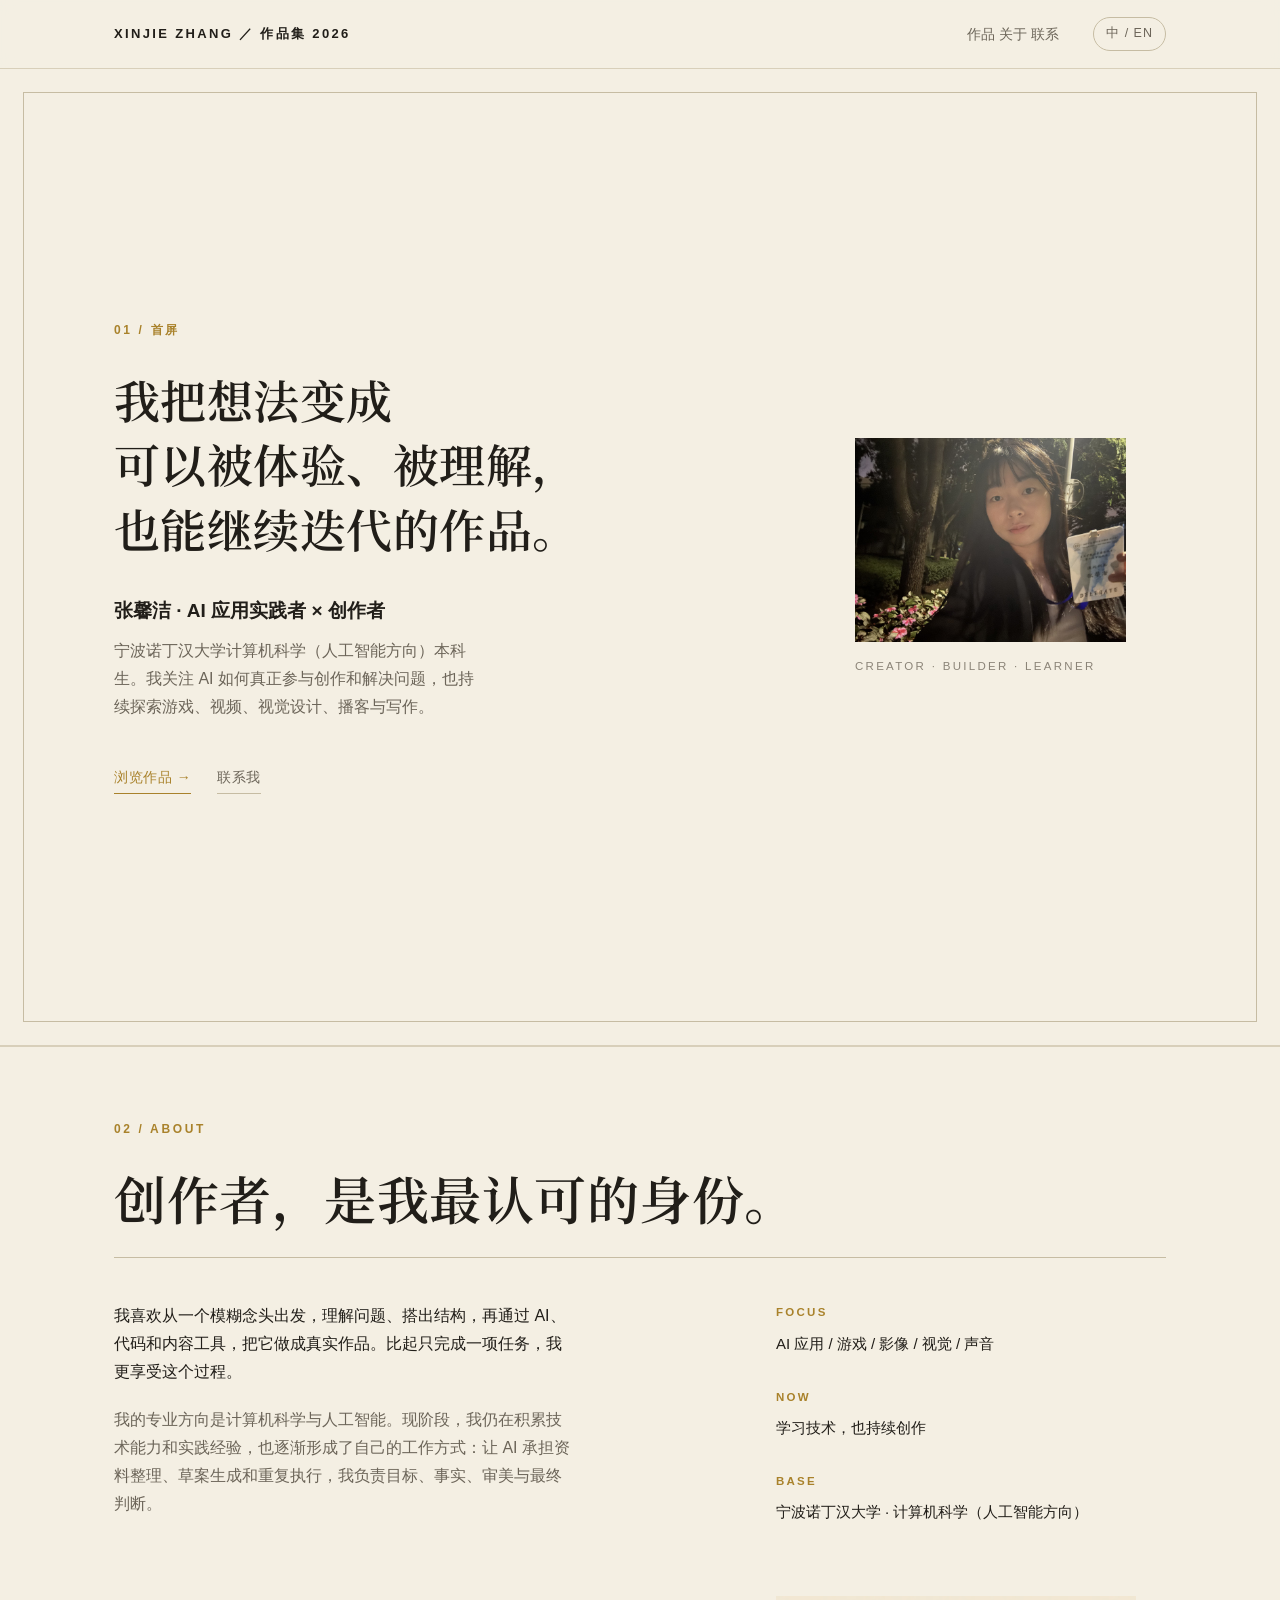
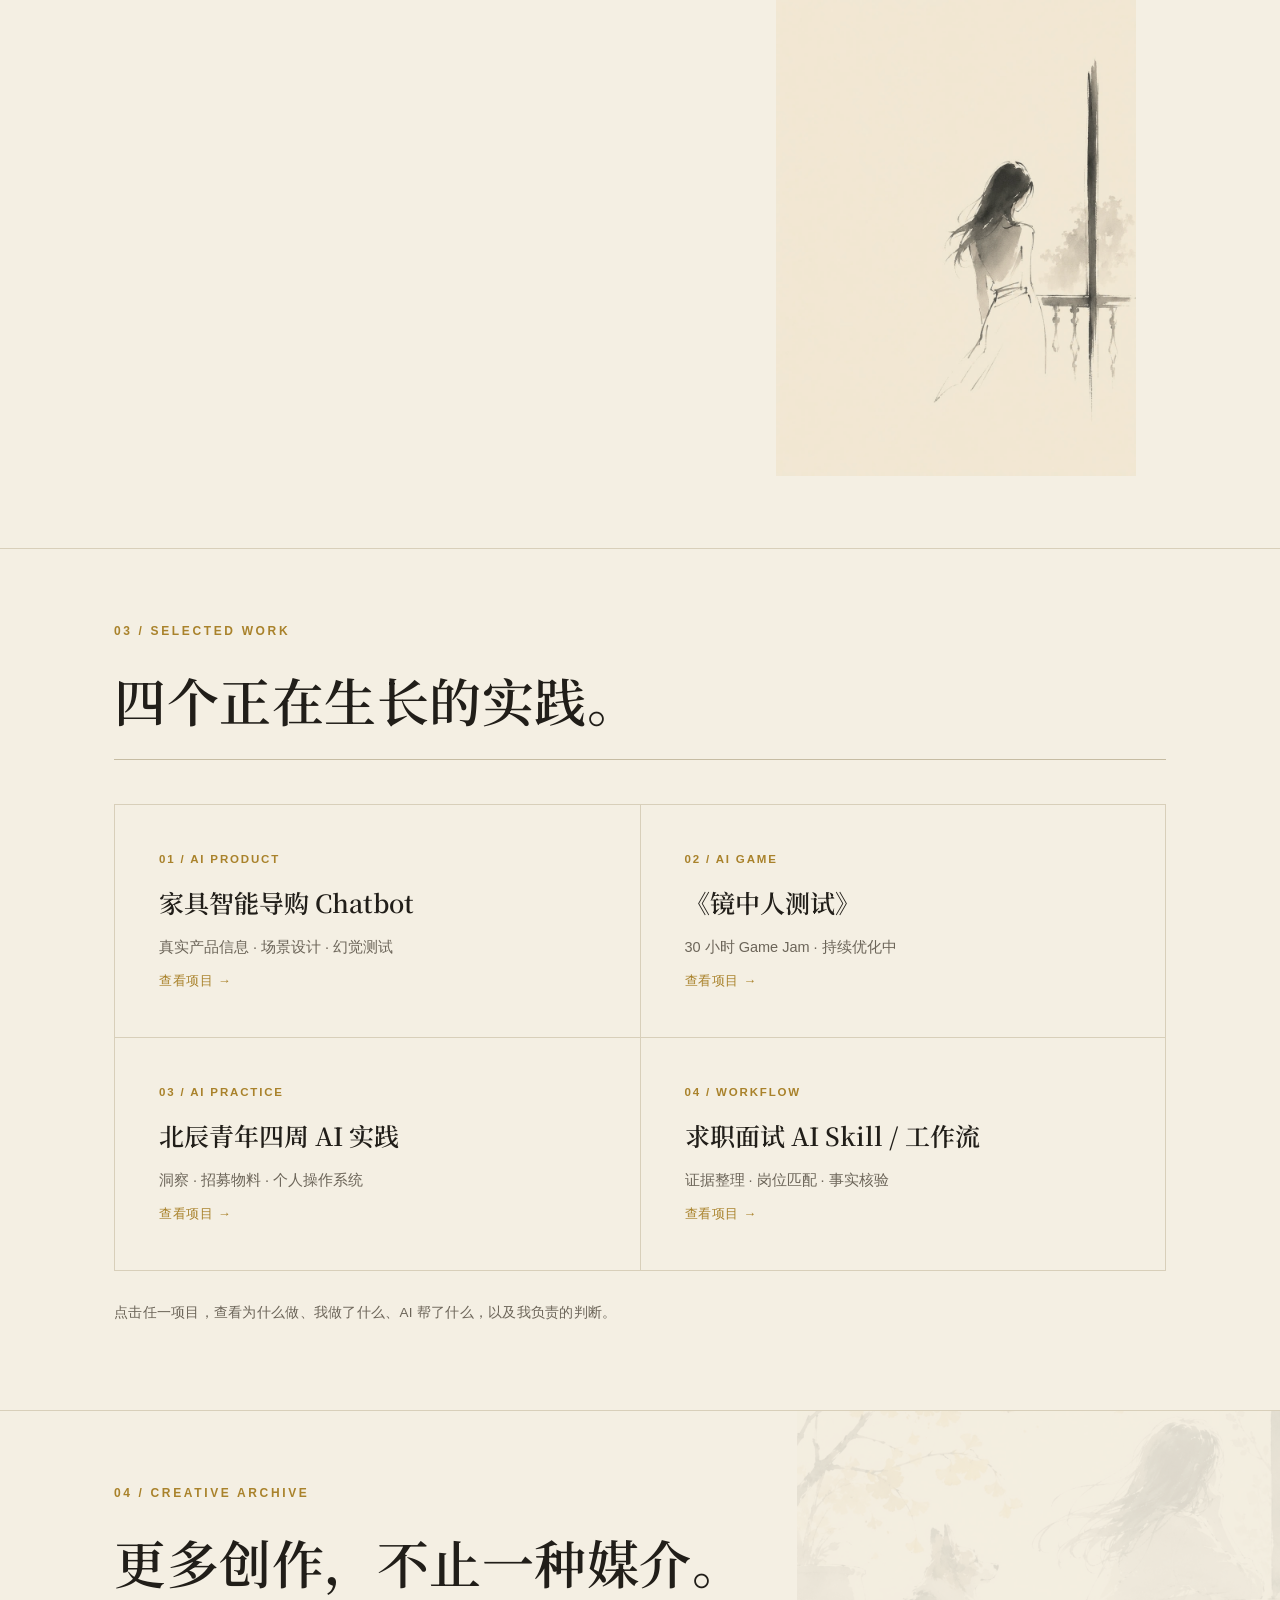
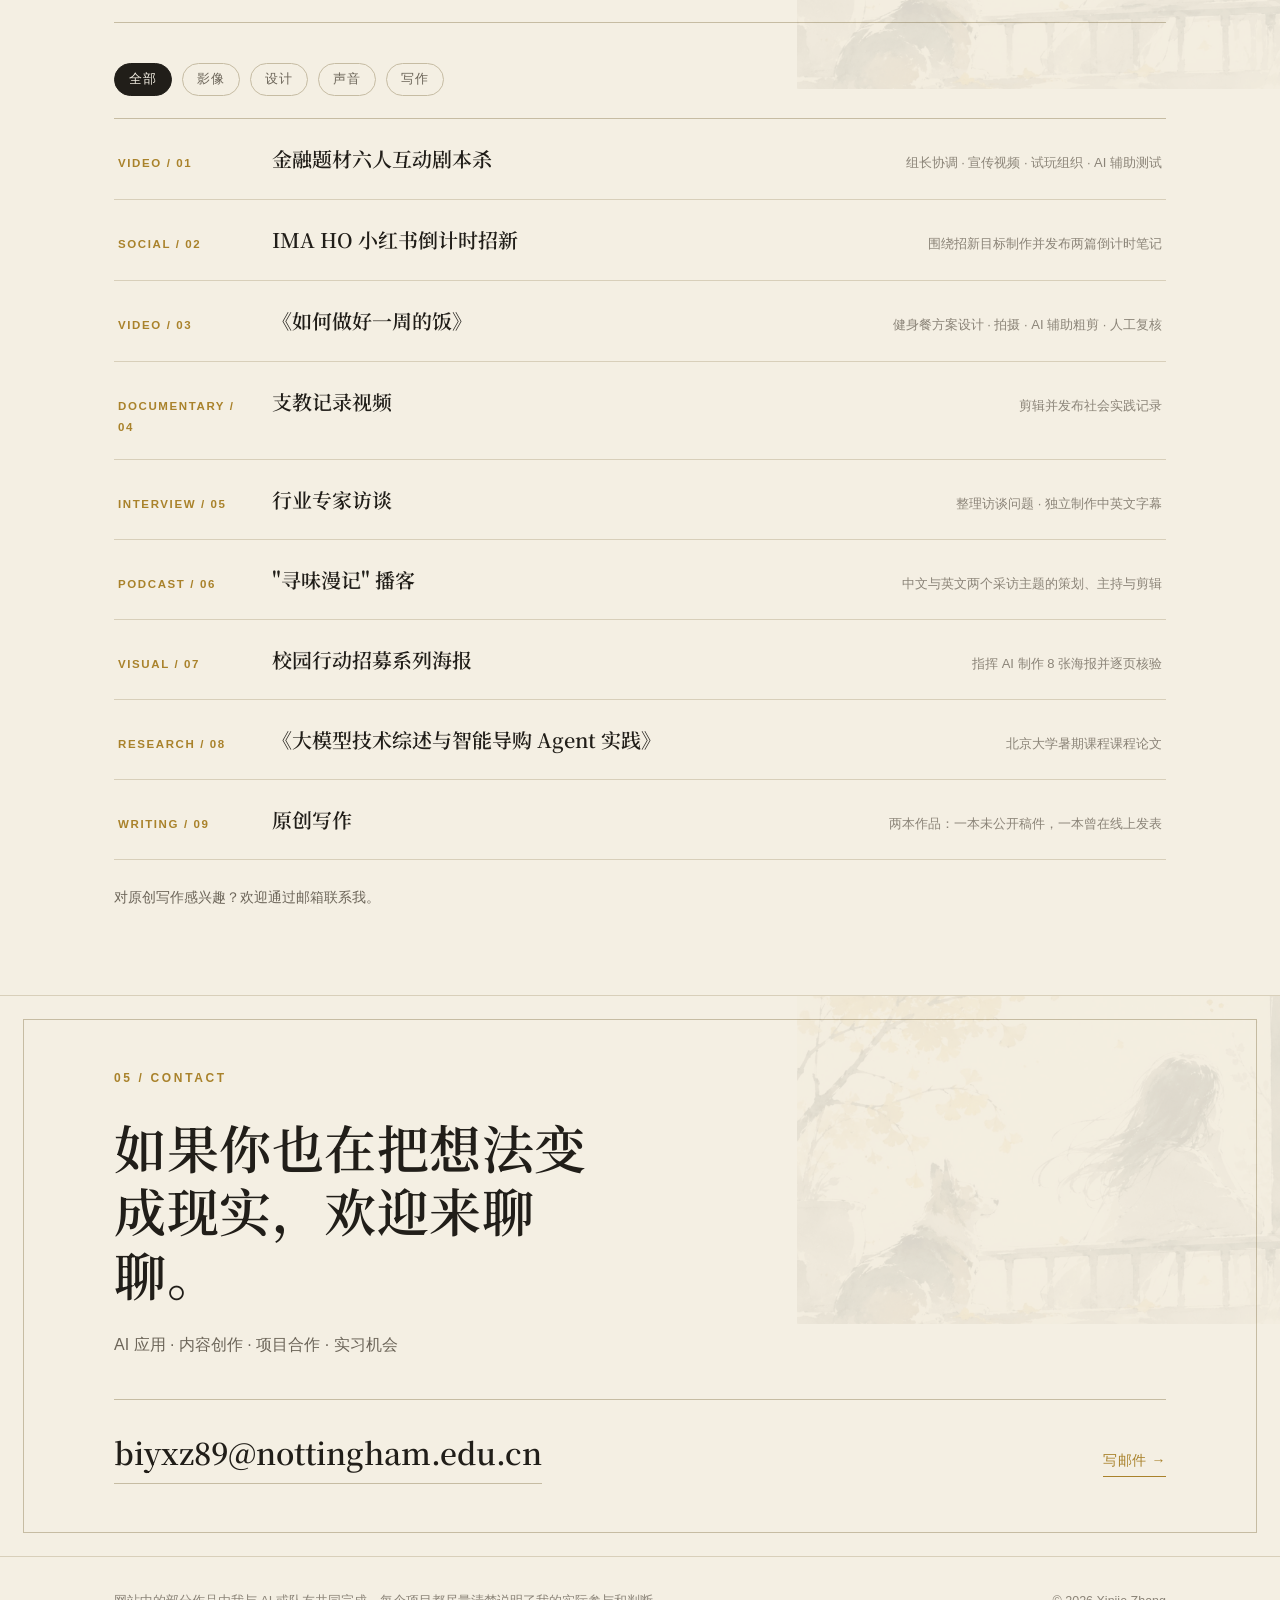
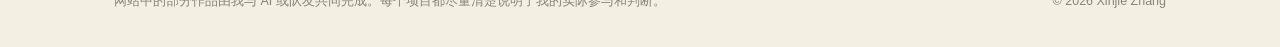
==== index.html @ 1778fee1 "Replace Flask practice project with bilingual portfolio site Static HTML/CSS/JS portfolio for Xinjie" ====
<!doctype html>
<html lang="zh-CN" data-lang="zh">
<head>
<meta charset="utf-8" />
<meta name="viewport" content="width=device-width, initial-scale=1" />
<title>张馨洁 Xinjie Zhang｜作品集 Portfolio 2026</title>
<meta name="description" content="张馨洁 · AI 应用实践者 × 创作者。宁波诺丁汉大学计算机科学（人工智能方向）。把想法变成可以被体验、被理解，也能继续迭代的作品。" />
<link rel="icon" href="assets/img/favicon.svg" type="image/svg+xml" />
<link rel="preconnect" href="https://fonts.googleapis.com" />
<link rel="preconnect" href="https://fonts.gstatic.com" crossorigin />
<link href="https://fonts.googleapis.com/css2?family=Noto+Serif+SC:wght@500;600;700&display=swap" rel="stylesheet" />
<link rel="stylesheet" href="assets/style.css" />
</head>
<body>

<header class="site-header">
  <div class="wrap">
    <a class="brand" href="index.html">XINJIE ZHANG <span class="zh">／ 作品集 2026</span><span class="en">／ PORTFOLIO 2026</span></a>
    <nav class="nav">
      <div class="nav-links">
        <a href="#work"><span class="zh">作品</span><span class="en">Work</span></a>
        <a href="#about"><span class="zh">关于</span><span class="en">About</span></a>
        <a href="#contact"><span class="zh">联系</span><span class="en">Contact</span></a>
      </div>
      <button class="lang-toggle" type="button" data-lang-switch>中 / EN</button>
      <button class="nav-toggle" type="button" data-nav-toggle aria-label="菜单"><span></span></button>
    </nav>
  </div>
</header>

<main>

  <!-- 01 HERO -->
  <section class="hero framed" id="top">
    <div class="wrap">
      <div class="hero-text">
        <p class="eyebrow">01 / <span class="zh">首屏</span><span class="en">Intro</span></p>
        <p class="hero-quote">
          <span class="zh">我把想法变成<br />可以被体验、被理解，<br />也能继续迭代的作品。</span>
          <span class="en">I turn ideas into work<br />people can experience, understand,<br />and keep improving.</span>
        </p>
        <p class="hero-role"><span class="zh">张馨洁 · AI 应用实践者 × 创作者</span><span class="en">Xinjie Zhang · AI Practitioner × Creator</span></p>
        <p class="hero-sub">
          <span class="zh">宁波诺丁汉大学计算机科学（人工智能方向）本科生。我关注 AI 如何真正参与创作和解决问题，也持续探索游戏、视频、视觉设计、播客与写作。</span>
          <span class="en">Computer Science with Artificial Intelligence undergraduate at the University of Nottingham Ningbo China. I explore how AI can support real creative work and problem-solving across games, video, visual design, podcasts, and writing.</span>
        </p>
        <div class="hero-actions">
          <a class="btn-link" href="#work"><span class="zh">浏览作品 →</span><span class="en">View My Work →</span></a>
          <a class="btn-ghost" href="#contact"><span class="zh">联系我</span><span class="en">Contact Me</span></a>
        </div>
      </div>
      <figure class="portrait">
        <img src="assets/img/portrait.jpg" width="1600" height="1200"
             alt="张馨洁，手持诺丁汉大学暑期课程代表证" />
        <figcaption>Creator · Builder · Learner</figcaption>
      </figure>
    </div>
  </section>

  <!-- 02 ABOUT -->
  <section id="about">
    <div class="wrap">
      <p class="eyebrow">02 / About</p>
      <h2 class="display">
        <span class="zh">创作者，是我最认可的身份。</span>
        <span class="en">The identity I value most is being a creator.</span>
      </h2>
      <hr class="rule" />
      <div class="about-grid">
        <div class="about-body">
          <p>
            <span class="zh">我喜欢从一个模糊念头出发，理解问题、搭出结构，再通过 AI、代码和内容工具，把它做成真实作品。比起只完成一项任务，我更享受这个过程。</span>
            <span class="en">I enjoy starting with an unfinished idea, understanding the problem, shaping a structure, and using AI, code, and creative tools to turn it into something real. Rather than simply completing a task, I value that process.</span>
          </p>
          <p>
            <span class="zh">我的专业方向是计算机科学与人工智能。现阶段，我仍在积累技术能力和实践经验，也逐渐形成了自己的工作方式：让 AI 承担资料整理、草案生成和重复执行，我负责目标、事实、审美与最终判断。</span>
            <span class="en">I study Computer Science with Artificial Intelligence. I am still building technical depth and practical experience, while developing a clear way of working: AI supports research, drafting, and repetitive execution; I remain responsible for the goal, facts, creative direction, and final decisions.</span>
          </p>
        </div>
        <div class="about-meta">
          <div>
            <p class="label">Focus</p>
            <p class="val"><span class="zh">AI 应用 / 游戏 / 影像 / 视觉 / 声音</span><span class="en">AI applications / games / video / visual / sound</span></p>
          </div>
          <div>
            <p class="label">Now</p>
            <p class="val"><span class="zh">学习技术，也持续创作</span><span class="en">Learning the tech, and still creating</span></p>
          </div>
          <div>
            <p class="label">Base</p>
            <p class="val"><span class="zh">宁波诺丁汉大学 · 计算机科学（人工智能方向）</span><span class="en">University of Nottingham Ningbo China · CS with AI</span></p>
          </div>
          <img class="about-ink" src="assets/img/ink-portrait.jpg" alt="" aria-hidden="true" />
        </div>
      </div>
    </div>
  </section>

  <!-- 03 FEATURED -->
  <section id="work">
    <div class="wrap">
      <p class="eyebrow">03 / Selected Work</p>
      <h2 class="display">
        <span class="zh">四个正在生长的实践。</span>
        <span class="en">Four practices, still growing.</span>
      </h2>
      <hr class="rule" />
      <div class="work-grid">
        <a class="work-card" href="projects/furniture-chatbot.html">
          <span class="cat">01 / AI Product</span>
          <h3><span class="zh">家具智能导购 Chatbot</span><span class="en">Furniture Shopping Assistant Chatbot</span></h3>
          <p class="desc"><span class="zh">真实产品信息 · 场景设计 · 幻觉测试</span><span class="en">Real product data · scenario design · hallucination testing</span></p>
          <span class="go"><span class="zh">查看项目 →</span><span class="en">View project →</span></span>
        </a>
        <a class="work-card" href="projects/mirror-test.html">
          <span class="cat">02 / AI Game</span>
          <h3><span class="zh">《镜中人测试》</span><span class="en">Mirror Test</span></h3>
          <p class="desc"><span class="zh">30 小时 Game Jam · 持续优化中</span><span class="en">30-hour game jam · ongoing improvements</span></p>
          <span class="go"><span class="zh">查看项目 →</span><span class="en">View project →</span></span>
        </a>
        <a class="work-card" href="projects/polaris-practice.html">
          <span class="cat">03 / AI Practice</span>
          <h3><span class="zh">北辰青年四周 AI 实践</span><span class="en">Four-Week AI Practice with Polaris Youth</span></h3>
          <p class="desc"><span class="zh">洞察 · 招募物料 · 个人操作系统</span><span class="en">Insight · recruitment materials · a personal operating system</span></p>
          <span class="go"><span class="zh">查看项目 →</span><span class="en">View project →</span></span>
        </a>
        <a class="work-card" href="projects/job-workflow.html">
          <span class="cat">04 / Workflow</span>
          <h3><span class="zh">求职面试 AI Skill / 工作流</span><span class="en">AI Skill &amp; Workflow for Job Applications</span></h3>
          <p class="desc"><span class="zh">证据整理 · 岗位匹配 · 事实核验</span><span class="en">Evidence · role matching · fact-checking</span></p>
          <span class="go"><span class="zh">查看项目 →</span><span class="en">View project →</span></span>
        </a>
      </div>
      <p class="section-note">
        <span class="zh">点击任一项目，查看为什么做、我做了什么、AI 帮了什么，以及我负责的判断。</span>
        <span class="en">Open any project to see why I made it, what I did, how AI helped, and what I decided.</span>
      </p>
    </div>
  </section>

  <!-- 04 ARCHIVE -->
  <section id="archive" class="inked">
    <div class="wrap">
      <p class="eyebrow">04 / Creative Archive</p>
      <h2 class="display">
        <span class="zh">更多创作，不止一种媒介。</span>
        <span class="en">More creative work, across more than one medium.</span>
      </h2>
      <hr class="rule" />

      <div class="archive-filter">
        <button type="button" data-filter="all" class="is-active"><span class="zh">全部</span><span class="en">All</span></button>
        <button type="button" data-filter="video"><span class="zh">影像</span><span class="en">Video</span></button>
        <button type="button" data-filter="design"><span class="zh">设计</span><span class="en">Design</span></button>
        <button type="button" data-filter="sound"><span class="zh">声音</span><span class="en">Sound</span></button>
        <button type="button" data-filter="writing"><span class="zh">写作</span><span class="en">Writing</span></button>
      </div>

      <div class="archive-list">
        <div class="archive-row" data-cat="video">
          <span class="idx">Video / 01</span>
          <a class="name" href="https://ta-ta-mystery-room.mikedalejayson0101.chatgpt.site/invite/RCTWXP" target="_blank" rel="noopener">
            <span class="zh">金融题材六人互动剧本杀</span><span class="en">Six-player finance-themed mystery game</span>
          </a>
          <span class="meta"><span class="zh">组长协调 · 宣传视频 · 试玩组织 · AI 辅助测试</span><span class="en">Coordination · promo video · playtesting · AI-assisted testing</span></span>
        </div>
        <div class="archive-row" data-cat="design">
          <span class="idx">Social / 02</span>
          <a class="name" href="https://xhslink.cn/o/7ZqcuuLYZUQ" target="_blank" rel="noopener">
            <span class="zh">IMA HO 小红书倒计时招新</span><span class="en">IMA HO Xiaohongshu recruitment campaign</span>
          </a>
          <span class="meta"><span class="zh">围绕招新目标制作并发布两篇倒计时笔记</span><span class="en">Two countdown posts created and published</span></span>
        </div>
        <div class="archive-row" data-cat="video">
          <span class="idx">Video / 03</span>
          <a class="name" href="https://t.bilibili.com/1207416921573556226" target="_blank" rel="noopener">
            <span class="zh">《如何做好一周的饭》</span><span class="en">How to Prepare a Week of Meals</span>
          </a>
          <span class="meta"><span class="zh">健身餐方案设计 · 拍摄 · AI 辅助粗剪 · 人工复核</span><span class="en">Meal-plan design · filming · AI-assisted rough cut · manual review</span></span>
        </div>
        <div class="archive-row" data-cat="video">
          <span class="idx">Documentary / 04</span>
          <a class="name" href="https://www.bilibili.com/video/BV1SzJ56rEiY" target="_blank" rel="noopener">
            <span class="zh">支教记录视频</span><span class="en">Volunteer-teaching documentary</span>
          </a>
          <span class="meta"><span class="zh">剪辑并发布社会实践记录</span><span class="en">Edited and published a record of the programme</span></span>
        </div>
        <div class="archive-row" data-cat="video">
          <span class="idx">Interview / 05</span>
          <span class="name"><span class="zh">行业专家访谈</span><span class="en">Industry expert interview</span></span>
          <span class="meta"><span class="zh">整理访谈问题 · 独立制作中英文字幕</span><span class="en">Organised questions · independently produced Chinese–English subtitles</span></span>
        </div>
        <div class="archive-row" data-cat="sound">
          <span class="idx">Podcast / 06</span>
          <span class="name"><span class="zh">"寻味漫记" 播客</span><span class="en">Flavours in Memory podcast</span></span>
          <span class="meta"><span class="zh">中文与英文两个采访主题的策划、主持与剪辑</span><span class="en">Planning, co-hosting and editing for Chinese and English episodes</span></span>
        </div>
        <div class="archive-row" data-cat="design">
          <span class="idx">Visual / 07</span>
          <span class="name"><span class="zh">校园行动招募系列海报</span><span class="en">Campus recruitment poster series</span></span>
          <span class="meta"><span class="zh">指挥 AI 制作 8 张海报并逐页核验</span><span class="en">Directed AI to produce eight posters, reviewed every page</span></span>
        </div>
        <div class="archive-row" data-cat="writing">
          <span class="idx">Research / 08</span>
          <span class="name"><span class="zh">《大模型技术综述与智能导购 Agent 实践》</span><span class="en">A Technical Review of LLMs and a Furniture Shopping Agent in Practice</span></span>
          <span class="meta"><span class="zh">北京大学暑期课程课程论文</span><span class="en">Course paper, Peking University summer programme</span></span>
        </div>
        <div class="archive-row" data-cat="writing">
          <span class="idx">Writing / 09</span>
          <span class="name"><span class="zh">原创写作</span><span class="en">Fiction writing</span></span>
          <span class="meta"><span class="zh">两本作品：一本未公开稿件，一本曾在线上发表</span><span class="en">Two projects: one unpublished manuscript, one previously published online</span></span>
        </div>
      </div>
      <p class="archive-foot">
        <span class="zh">对原创写作感兴趣？欢迎通过邮箱联系我。</span>
        <span class="en">Interested in the fiction writing? Feel free to reach me by email.</span>
      </p>
    </div>
  </section>

  <!-- 05 CONTACT -->
  <section class="contact framed inked" id="contact">
    <div class="wrap">
      <p class="eyebrow">05 / Contact</p>
      <h2 class="display">
        <span class="zh">如果你也在把想法变成现实，欢迎来聊聊。</span>
        <span class="en">If you're also turning ideas into reality, let's talk.</span>
      </h2>
      <p class="contact-sub">
        <span class="zh">AI 应用 · 内容创作 · 项目合作 · 实习机会</span>
        <span class="en">AI applications · creative work · project collaboration · internship opportunities</span>
      </p>
      <div class="contact-row">
        <a class="contact-mail" href="mailto:biyxz89@nottingham.edu.cn">biyxz89@nottingham.edu.cn</a>
        <a class="btn-link" href="mailto:biyxz89@nottingham.edu.cn"><span class="zh">写邮件 →</span><span class="en">Write an email →</span></a>
      </div>
    </div>
  </section>

</main>

<footer class="site-footer">
  <div class="wrap">
    <span>
      <span class="zh">网站中的部分作品由我与 AI 或队友共同完成。每个项目都尽量清楚说明了我的实际参与和判断。</span>
      <span class="en">Some works on this site were created with AI or teammates. Each project describes my actual contribution and decisions.</span>
    </span>
    <span>© 2026 Xinjie Zhang</span>
  </div>
</footer>

<script src="assets/main.js"></script>
</body>
</html>
---- assets/style.css ----
/* =========================================================
   张馨洁 个人网站 — 当代水墨创作档案
   米白纸感 / 墨灰线条 / 银杏金点缀 / 编辑式大标题
   ========================================================= */

:root {
  --paper: #f4efe3;
  --paper-2: #efe9db;
  --ink: #211e19;
  --ink-soft: #57514740;
  --muted: #6c6559;
  --muted-2: #8b8478;
  --gold: #a9822b;
  --gold-soft: #b7923a;
  --line: #d8cfba;
  --line-strong: #c6bca3;
  --max: 1180px;

  --serif: "Noto Serif SC", "Songti SC", "STSong", "SimSun", Georgia, "Times New Roman", serif;
  --sans: -apple-system, BlinkMacSystemFont, "PingFang SC", "Hiragino Sans GB",
    "Microsoft YaHei", "Segoe UI", Roboto, Helvetica, Arial, sans-serif;
}

* { box-sizing: border-box; }

html { scroll-behavior: smooth; }

html[data-lang="zh"] .en { display: none !important; }
html[data-lang="en"] .zh { display: none !important; }

body {
  margin: 0;
  background: var(--paper);
  color: var(--ink);
  font-family: var(--sans);
  font-size: 16px;
  line-height: 1.75;
  -webkit-font-smoothing: antialiased;
  text-rendering: optimizeLegibility;
}

a { color: inherit; text-decoration: none; }

img { display: block; max-width: 100%; }

/* ---------- shared layout ---------- */
.wrap {
  width: 100%;
  max-width: var(--max);
  margin: 0 auto;
  padding: 0 clamp(20px, 5vw, 64px);
}

.eyebrow {
  font-size: 12px;
  letter-spacing: 0.22em;
  text-transform: uppercase;
  color: var(--gold);
  font-weight: 600;
  margin: 0 0 26px;
}

.display {
  font-family: var(--serif);
  font-weight: 600;
  line-height: 1.22;
  letter-spacing: 0.01em;
  margin: 0;
  font-size: clamp(30px, 5vw, 52px);
}

.rule {
  height: 1px;
  background: var(--line-strong);
  border: 0;
  margin: 28px 0 0;
}

section { padding: clamp(56px, 8vh, 100px) 0; scroll-margin-top: 68px; }
section + section { border-top: 1px solid var(--line); }
#top { scroll-margin-top: 0; }

/* ---------- header ---------- */
.site-header {
  position: sticky;
  top: 0;
  z-index: 50;
  background: color-mix(in srgb, var(--paper) 92%, transparent);
  backdrop-filter: blur(8px);
  border-bottom: 1px solid var(--line);
}
.site-header .wrap {
  display: flex;
  align-items: center;
  justify-content: space-between;
  gap: 20px;
  height: 68px;
}
.brand {
  font-size: 13px;
  letter-spacing: 0.18em;
  text-transform: uppercase;
  font-weight: 600;
  white-space: nowrap;
}
.nav {
  display: flex;
  align-items: center;
  gap: clamp(16px, 3vw, 34px);
  font-size: 14px;
}
.nav a { color: var(--muted); transition: color 0.15s; }
.nav a:hover { color: var(--ink); }
.lang-toggle {
  border: 1px solid var(--line-strong);
  background: transparent;
  color: var(--muted);
  font: inherit;
  font-size: 12.5px;
  letter-spacing: 0.08em;
  padding: 5px 12px;
  border-radius: 999px;
  cursor: pointer;
  white-space: nowrap;
  transition: border-color 0.15s, color 0.15s;
}
.lang-toggle:hover { color: var(--ink); border-color: var(--ink); }
.nav-toggle { display: none; }

/* ---------- inset frame (hero + contact) ---------- */
.framed { position: relative; }
.framed::before {
  content: "";
  position: absolute;
  inset: clamp(12px, 1.8vw, 26px);
  border: 1px solid var(--line-strong);
  pointer-events: none;
}
.framed > .wrap { position: relative; z-index: 1; }

/* faint ink-wash bleed behind a section */
.inked { position: relative; overflow: hidden; }
.inked::after {
  content: "";
  position: absolute;
  top: -8%;
  right: -6%;
  width: min(46%, 560px);
  aspect-ratio: 3 / 2;
  background: url("img/ink-cover.jpg") top right / contain no-repeat;
  opacity: 0.12;
  mix-blend-mode: multiply;
  pointer-events: none;
}

/* ---------- hero ---------- */
.hero { border-bottom: 1px solid var(--line); }
.hero .wrap {
  display: grid;
  grid-template-columns: 1.28fr 0.72fr;
  gap: clamp(32px, 6vw, 80px);
  align-items: center;
  min-height: calc(100vh - 68px);
  padding-top: clamp(48px, 9vh, 96px);
  padding-bottom: clamp(48px, 9vh, 96px);
}
.hero-quote {
  font-family: var(--serif);
  font-weight: 600;
  font-size: clamp(28px, 3.9vw, 46px);
  line-height: 1.4;
  letter-spacing: 0.01em;
  margin: 0;
}
.hero-quote .en { font-size: 0.86em; }
.hero-role {
  font-size: clamp(16px, 2vw, 19px);
  font-weight: 600;
  margin: 34px 0 10px;
}
.hero-sub { color: var(--muted); margin: 0; max-width: 42ch; }
.hero-actions {
  display: flex;
  flex-wrap: wrap;
  gap: 14px 26px;
  align-items: center;
  margin-top: 44px;
}
.btn-link {
  font-size: 14px;
  letter-spacing: 0.04em;
  color: var(--gold);
  border-bottom: 1px solid currentColor;
  padding-bottom: 3px;
  transition: color 0.15s;
}
.btn-link:hover { color: var(--ink); }
.btn-ghost {
  font-size: 14px;
  letter-spacing: 0.04em;
  color: var(--muted);
  padding-bottom: 3px;
  border-bottom: 1px solid var(--line-strong);
  transition: color 0.15s, border-color 0.15s;
}
.btn-ghost:hover { color: var(--ink); border-color: var(--ink); }

.portrait {
  position: relative;
}
.portrait img {
  width: 100%;
  height: auto;
  filter: saturate(0.95) contrast(1.01);
}
.portrait figcaption {
  margin-top: 14px;
  font-size: 11.5px;
  letter-spacing: 0.2em;
  text-transform: uppercase;
  color: var(--muted-2);
}

/* ---------- about ---------- */
.about-grid {
  display: grid;
  grid-template-columns: 1.2fr 0.8fr;
  gap: clamp(32px, 6vw, 80px);
  align-items: start;
  margin-top: 44px;
}
.about-body p { margin: 0 0 20px; max-width: 52ch; }
.about-body p:last-child { color: var(--muted); }
.about-meta { display: grid; gap: 30px; }
.about-meta .label {
  font-size: 11.5px;
  letter-spacing: 0.2em;
  text-transform: uppercase;
  color: var(--gold);
  font-weight: 600;
  margin: 0 0 8px;
}
.about-meta .val { margin: 0; font-size: 15px; }
.about-ink {
  margin-top: 40px;
  width: 100%;
  max-width: 360px;
  opacity: 0.9;
  mix-blend-mode: multiply;
}

/* ---------- featured ---------- */
.work-grid {
  display: grid;
  grid-template-columns: 1fr 1fr;
  gap: 1px;
  background: var(--line);
  border: 1px solid var(--line);
  margin-top: 44px;
}
.work-card {
  background: var(--paper);
  padding: clamp(26px, 3.5vw, 44px);
  display: flex;
  flex-direction: column;
  gap: 10px;
  min-height: 210px;
  transition: background 0.18s;
}
.work-card:hover { background: var(--paper-2); }
.work-card .cat {
  font-size: 11.5px;
  letter-spacing: 0.16em;
  text-transform: uppercase;
  color: var(--gold);
  font-weight: 600;
}
.work-card h3 {
  font-family: var(--serif);
  font-weight: 600;
  font-size: clamp(19px, 2.4vw, 25px);
  margin: 2px 0 0;
}
.work-card .desc { color: var(--muted); font-size: 14.5px; margin: 0; }
.work-card .go {
  margin-top: auto;
  font-size: 13px;
  letter-spacing: 0.05em;
  color: var(--gold);
}
.section-note {
  margin-top: 30px;
  font-size: 13.5px;
  color: var(--muted);
  letter-spacing: 0.02em;
}

/* ---------- archive ---------- */
.archive-filter {
  display: flex;
  flex-wrap: wrap;
  gap: 8px 10px;
  margin-top: 40px;
}
.archive-filter button {
  font: inherit;
  font-size: 12.5px;
  letter-spacing: 0.08em;
  color: var(--muted);
  background: transparent;
  border: 1px solid var(--line-strong);
  border-radius: 999px;
  padding: 5px 14px;
  cursor: pointer;
  transition: color 0.15s, border-color 0.15s, background 0.15s;
}
.archive-filter button:hover { color: var(--ink); border-color: var(--ink); }
.archive-filter button.is-active {
  color: var(--paper);
  background: var(--ink);
  border-color: var(--ink);
}
.archive-list {
  margin-top: 22px;
  border-top: 1px solid var(--line-strong);
}
.archive-row {
  display: grid;
  grid-template-columns: 130px 1fr auto;
  gap: 24px;
  align-items: baseline;
  padding: 22px 4px;
  border-bottom: 1px solid var(--line);
}
.archive-row .idx {
  font-size: 11.5px;
  letter-spacing: 0.14em;
  text-transform: uppercase;
  color: var(--gold);
  font-weight: 600;
}
.archive-row .name {
  font-family: var(--serif);
  font-size: clamp(16px, 2vw, 20px);
  font-weight: 600;
}
.archive-row .meta { color: var(--muted-2); font-size: 13px; }
.archive-row a.name { border-bottom: 1px solid transparent; transition: border-color .15s; }
.archive-row a.name:hover { border-color: var(--ink); }
.archive-foot {
  margin-top: 26px;
  font-size: 13.5px;
  color: var(--muted);
}

/* ---------- contact ---------- */
.contact { position: relative; }
.contact .display { max-width: 16ch; }
.contact-sub { color: var(--muted); margin: 26px 0 0; }
.contact-row {
  display: flex;
  flex-wrap: wrap;
  align-items: baseline;
  justify-content: space-between;
  gap: 18px;
  margin-top: 40px;
  padding-top: 26px;
  border-top: 1px solid var(--line-strong);
}
.contact-mail {
  font-family: var(--serif);
  font-size: clamp(20px, 3vw, 30px);
  font-weight: 600;
  border-bottom: 1px solid var(--line-strong);
  padding-bottom: 4px;
  transition: border-color 0.15s;
}
.contact-mail:hover { border-color: var(--ink); }

/* ---------- footer ---------- */
.site-footer {
  border-top: 1px solid var(--line);
  padding: 34px 0;
}
.site-footer .wrap {
  display: flex;
  flex-wrap: wrap;
  gap: 12px 24px;
  justify-content: space-between;
  font-size: 12.5px;
  color: var(--muted-2);
}

/* ---------- project detail ---------- */
.detail { padding-top: clamp(48px, 8vh, 90px); }
.back-link {
  font-size: 13px;
  letter-spacing: 0.05em;
  color: var(--muted);
  transition: color .15s;
}
.back-link:hover { color: var(--ink); }
.detail-head { margin-top: 34px; max-width: 44ch; }
.detail-head .cat {
  font-size: 12px;
  letter-spacing: 0.16em;
  text-transform: uppercase;
  color: var(--gold);
  font-weight: 600;
}
.detail-head h1 {
  font-family: var(--serif);
  font-weight: 600;
  font-size: clamp(28px, 4.4vw, 46px);
  line-height: 1.25;
  margin: 14px 0 0;
}
.detail-head .lede {
  color: var(--muted);
  font-size: clamp(15px, 2vw, 17px);
  margin: 18px 0 0;
}
.detail-actions {
  display: flex;
  flex-wrap: wrap;
  gap: 14px 26px;
  margin-top: 30px;
}
.qa { margin-top: clamp(44px, 7vh, 80px); display: grid; gap: 2px; }
.qa-item {
  display: grid;
  grid-template-columns: 200px 1fr;
  gap: 24px;
  padding: 30px 0;
  border-top: 1px solid var(--line);
}
.qa-item:last-child { border-bottom: 1px solid var(--line); }
.qa-item h2 {
  font-size: 13px;
  letter-spacing: 0.14em;
  text-transform: uppercase;
  color: var(--gold);
  font-weight: 600;
  margin: 4px 0 0;
}
.qa-item p { margin: 0; max-width: 60ch; }
.detail-nav {
  margin-top: clamp(40px, 6vh, 70px);
  display: flex;
  justify-content: space-between;
  gap: 16px;
  font-size: 14px;
}
.detail-nav a { color: var(--gold); }
.detail-nav a:hover { color: var(--ink); }

/* ---------- responsive ---------- */
@media (max-width: 860px) {
  .hero .wrap {
    grid-template-columns: 1fr;
    min-height: 0;
    gap: 40px;
  }
  .portrait { order: -1; max-width: 420px; }
  .about-grid { grid-template-columns: 1fr; }
  .work-grid { grid-template-columns: 1fr; }
  .qa-item { grid-template-columns: 1fr; gap: 6px; }
  .qa-item h2 { margin-bottom: 6px; }
  .archive-row { grid-template-columns: 1fr; gap: 4px; padding: 18px 4px; }
  .archive-row .meta { grid-row: 3; }

  .nav .nav-links {
    position: fixed;
    inset: 68px 0 auto 0;
    background: var(--paper);
    border-bottom: 1px solid var(--line);
    flex-direction: column;
    align-items: flex-start;
    gap: 0;
    padding: 8px clamp(20px, 5vw, 64px) 20px;
    display: none;
  }
  .nav .nav-links.open { display: flex; }
  .nav .nav-links a { padding: 12px 0; width: 100%; border-bottom: 1px solid var(--line); }
  .nav-toggle {
    display: inline-flex;
    border: 1px solid var(--line-strong);
    background: transparent;
    border-radius: 8px;
    width: 36px; height: 32px;
    align-items: center; justify-content: center;
    cursor: pointer;
  }
  .nav-toggle span,
  .nav-toggle span::before,
  .nav-toggle span::after {
    content: "";
    display: block;
    width: 16px; height: 1.5px;
    background: var(--ink);
    position: relative;
  }
  .nav-toggle span::before { position: absolute; top: -5px; }
  .nav-toggle span::after { position: absolute; top: 5px; }
}

@media (prefers-reduced-motion: reduce) {
  html { scroll-behavior: auto; }
  * { transition: none !important; }
}
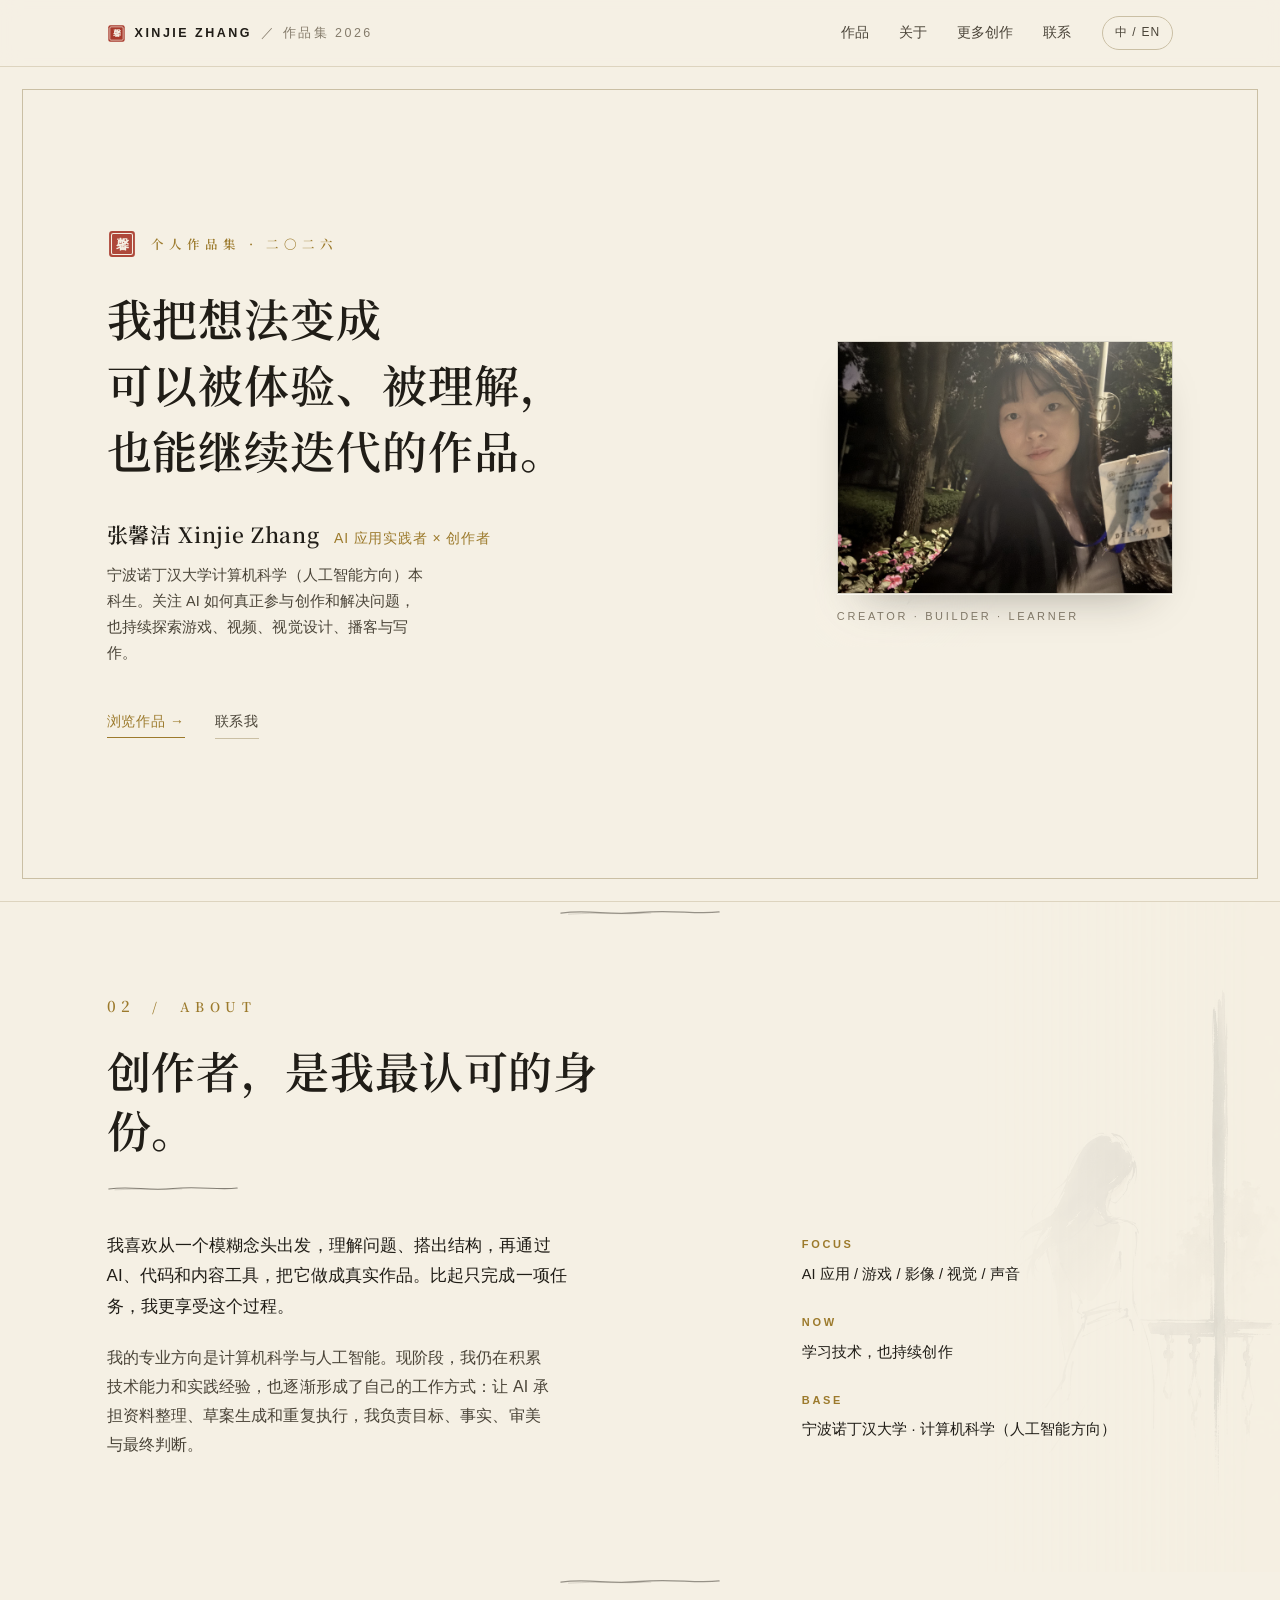
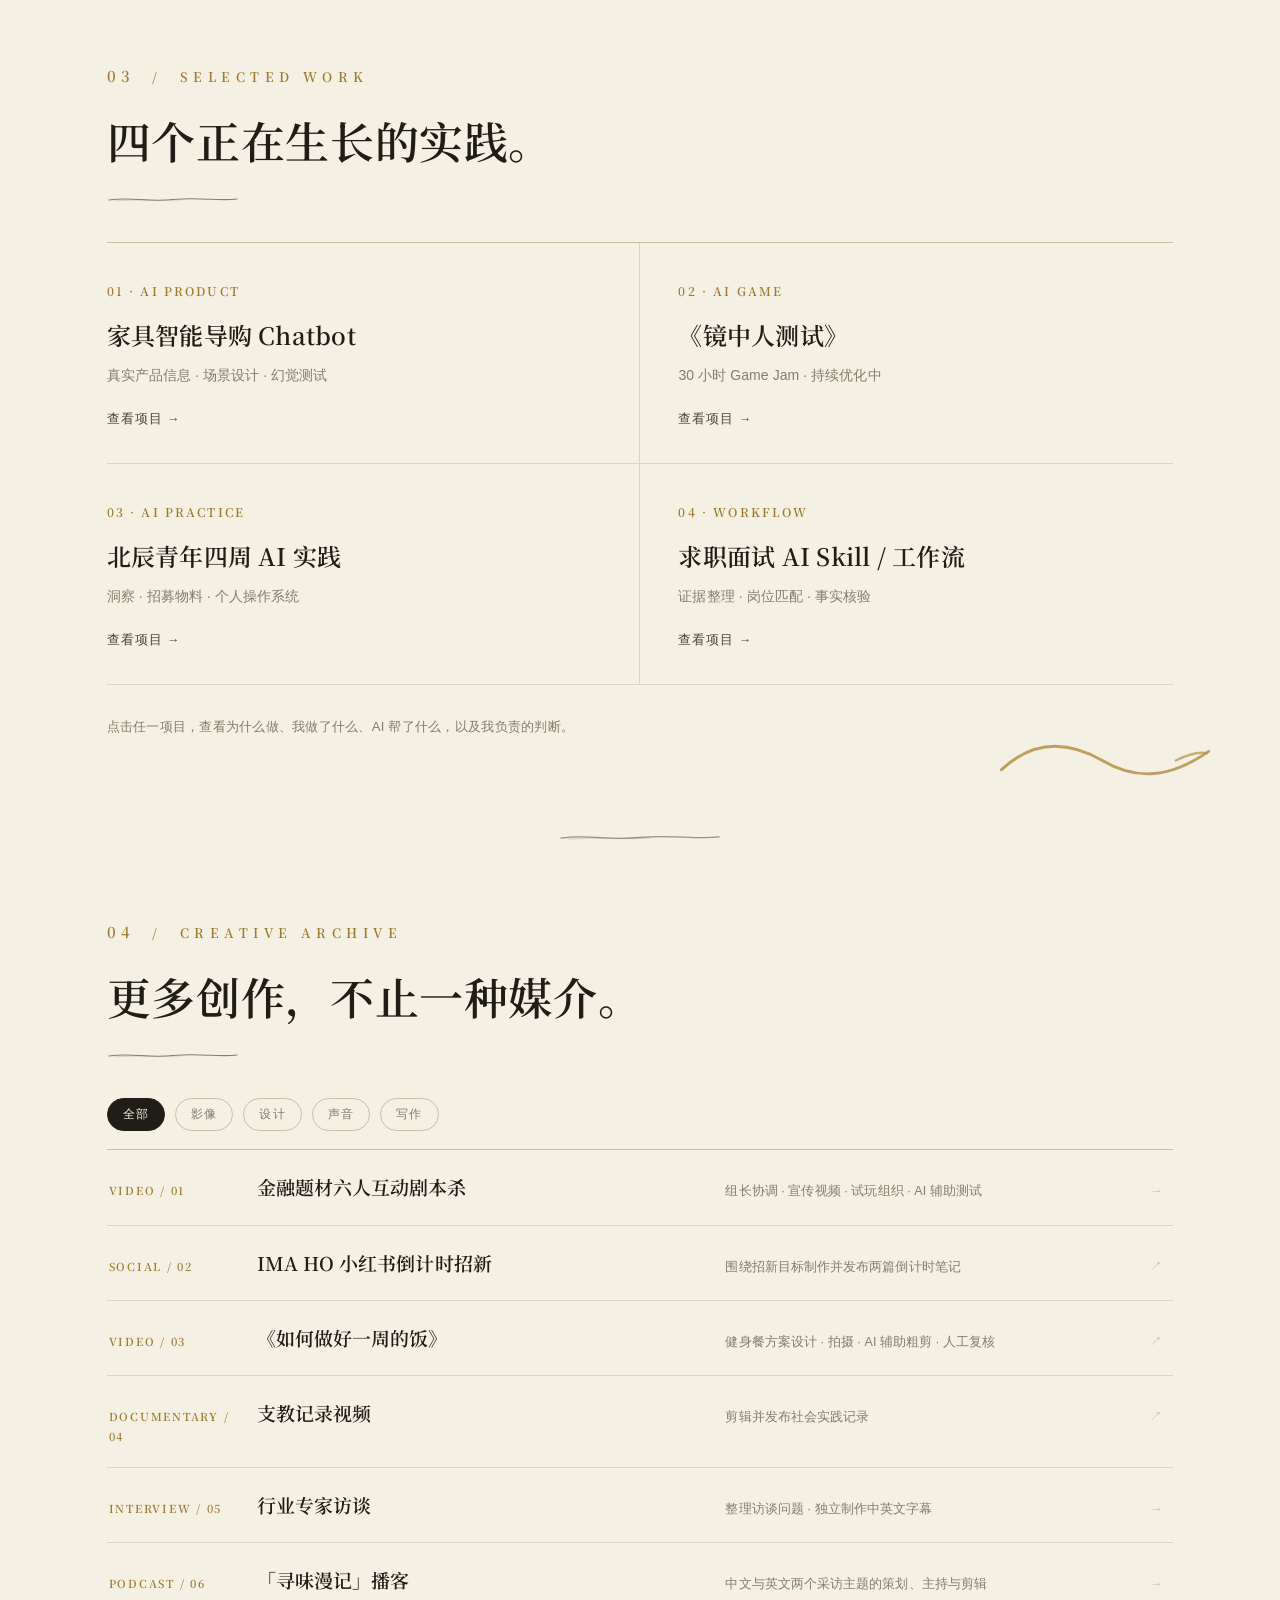
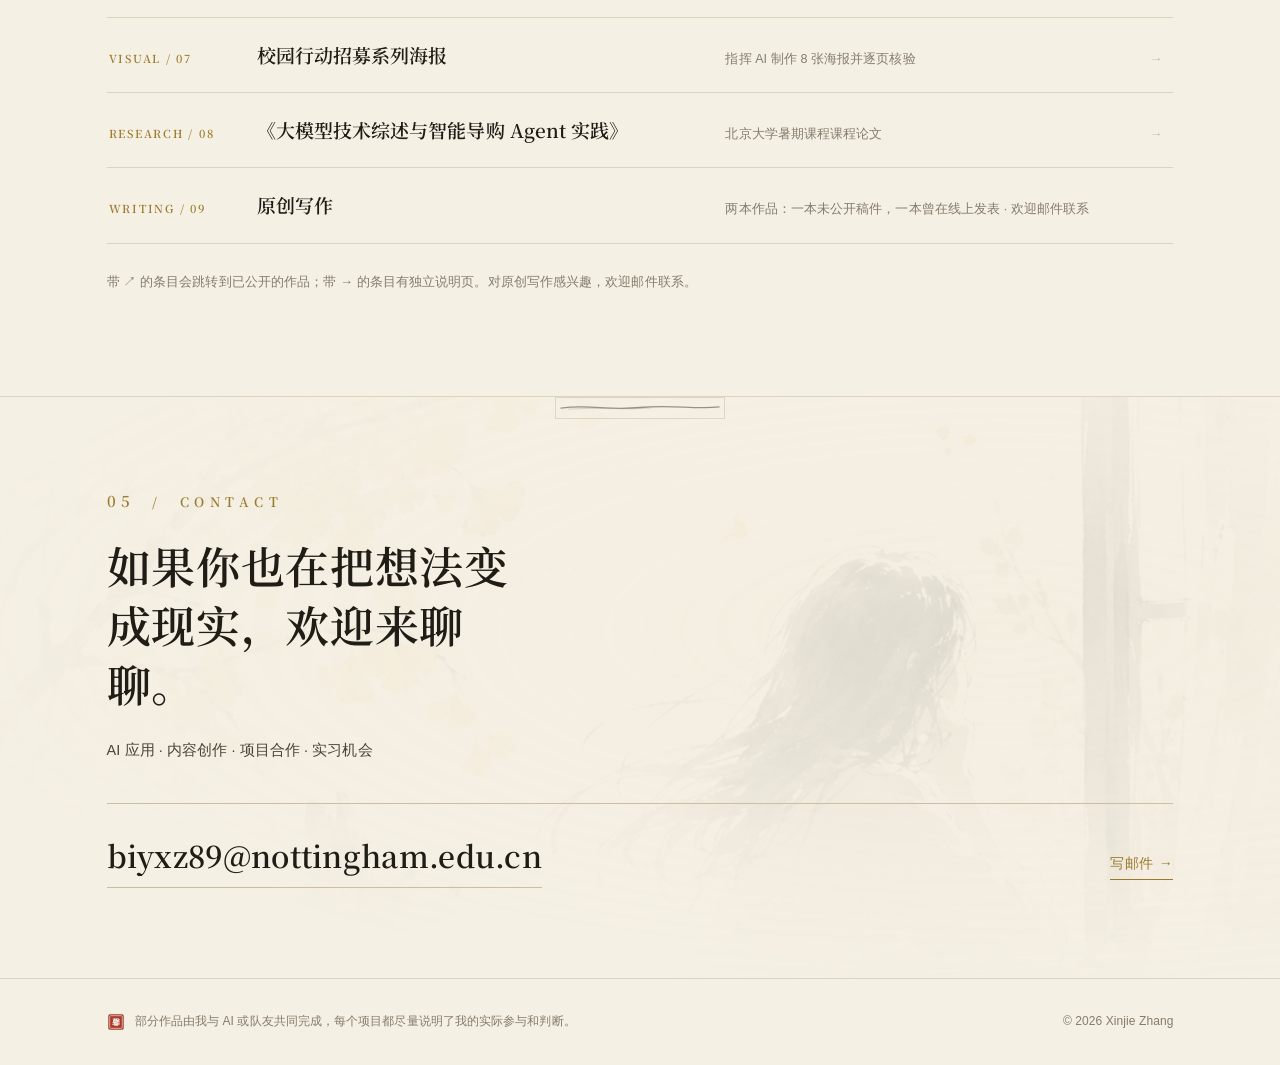
==== commit e2f03834: "Redesign: ink-wash atmosphere, seal motif, and detail pages for every work - Weave the two ink illus" ====
--- a/index.html
+++ b/index.html
@@ -5,6 +5,9 @@
 <meta name="viewport" content="width=device-width, initial-scale=1" />
 <title>张馨洁 Xinjie Zhang｜作品集 Portfolio 2026</title>
 <meta name="description" content="张馨洁 · AI 应用实践者 × 创作者。宁波诺丁汉大学计算机科学（人工智能方向）。把想法变成可以被体验、被理解，也能继续迭代的作品。" />
+<meta property="og:title" content="张馨洁 Xinjie Zhang｜作品集 2026" />
+<meta property="og:description" content="AI 应用实践者 × 创作者。把想法变成可以被体验、被理解，也能继续迭代的作品。" />
+<meta property="og:type" content="website" />
 <link rel="icon" href="assets/img/favicon.svg" type="image/svg+xml" />
 <link rel="preconnect" href="https://fonts.googleapis.com" />
 <link rel="preconnect" href="https://fonts.gstatic.com" crossorigin />
@@ -15,11 +18,15 @@
 
 <header class="site-header">
   <div class="wrap">
-    <a class="brand" href="index.html">XINJIE ZHANG <span class="zh">／ 作品集 2026</span><span class="en">／ PORTFOLIO 2026</span></a>
+    <a class="brand" href="index.html">
+      <img class="brand-seal" src="assets/img/ornament/seal.svg" alt="" />
+      XINJIE ZHANG <span class="brand-sub zh">／ 作品集 2026</span><span class="brand-sub en">／ PORTFOLIO 2026</span>
+    </a>
     <nav class="nav">
       <div class="nav-links">
         <a href="#work"><span class="zh">作品</span><span class="en">Work</span></a>
         <a href="#about"><span class="zh">关于</span><span class="en">About</span></a>
+        <a href="#archive"><span class="zh">更多创作</span><span class="en">Archive</span></a>
         <a href="#contact"><span class="zh">联系</span><span class="en">Contact</span></a>
       </div>
       <button class="lang-toggle" type="button" data-lang-switch>中 / EN</button>
@@ -31,44 +38,53 @@
 <main>
 
   <!-- 01 HERO -->
-  <section class="hero framed" id="top">
+  <section class="section hero framed" id="top">
     <div class="wrap">
       <div class="hero-text">
-        <p class="eyebrow">01 / <span class="zh">首屏</span><span class="en">Intro</span></p>
+        <p class="hero-kicker">
+          <img class="seal" src="assets/img/ornament/seal.svg" alt="张馨洁 印章" />
+          <span class="k zh">个人作品集 · 二〇二六</span><span class="k en">PORTFOLIO · 2026</span>
+        </p>
         <p class="hero-quote">
           <span class="zh">我把想法变成<br />可以被体验、被理解，<br />也能继续迭代的作品。</span>
           <span class="en">I turn ideas into work<br />people can experience, understand,<br />and keep improving.</span>
         </p>
-        <p class="hero-role"><span class="zh">张馨洁 · AI 应用实践者 × 创作者</span><span class="en">Xinjie Zhang · AI Practitioner × Creator</span></p>
+        <p class="hero-name">
+          <span class="n zh">张馨洁 Xinjie Zhang</span><span class="n en">Xinjie Zhang</span>
+          <span class="role zh">AI 应用实践者 × 创作者</span><span class="role en">AI Practitioner × Creator</span>
+        </p>
         <p class="hero-sub">
-          <span class="zh">宁波诺丁汉大学计算机科学（人工智能方向）本科生。我关注 AI 如何真正参与创作和解决问题，也持续探索游戏、视频、视觉设计、播客与写作。</span>
+          <span class="zh">宁波诺丁汉大学计算机科学（人工智能方向）本科生。关注 AI 如何真正参与创作和解决问题，也持续探索游戏、视频、视觉设计、播客与写作。</span>
           <span class="en">Computer Science with Artificial Intelligence undergraduate at the University of Nottingham Ningbo China. I explore how AI can support real creative work and problem-solving across games, video, visual design, podcasts, and writing.</span>
         </p>
         <div class="hero-actions">
-          <a class="btn-link" href="#work"><span class="zh">浏览作品 →</span><span class="en">View My Work →</span></a>
-          <a class="btn-ghost" href="#contact"><span class="zh">联系我</span><span class="en">Contact Me</span></a>
-        </div>
-      </div>
-      <figure class="portrait">
-        <img src="assets/img/portrait.jpg" width="1600" height="1200"
-             alt="张馨洁，手持诺丁汉大学暑期课程代表证" />
-        <figcaption>Creator · Builder · Learner</figcaption>
-      </figure>
+          <a class="link-arrow" href="#work"><span class="zh">浏览作品 →</span><span class="en">View My Work →</span></a>
+          <a class="link-plain" href="#contact"><span class="zh">联系我</span><span class="en">Contact Me</span></a>
+        </div>
+      </div>
+      <div class="portrait">
+        <figure>
+          <img src="assets/img/portrait.jpg" width="1600" height="1200"
+               alt="张馨洁，手持诺丁汉大学暑期课程代表证" />
+          <figcaption>Creator · Builder · Learner</figcaption>
+        </figure>
+      </div>
     </div>
   </section>
 
   <!-- 02 ABOUT -->
-  <section id="about">
-    <div class="wrap">
-      <p class="eyebrow">02 / About</p>
+  <section class="section about" id="about">
+    <span class="bg-ink bg-figure" aria-hidden="true"></span>
+    <div class="wrap">
+      <p class="section-index"><span class="n">02</span> &nbsp;/&nbsp; ABOUT</p>
       <h2 class="display">
         <span class="zh">创作者，是我最认可的身份。</span>
         <span class="en">The identity I value most is being a creator.</span>
       </h2>
-      <hr class="rule" />
+      <div class="head-rule"></div>
       <div class="about-grid">
         <div class="about-body">
-          <p>
+          <p class="strong">
             <span class="zh">我喜欢从一个模糊念头出发，理解问题、搭出结构，再通过 AI、代码和内容工具，把它做成真实作品。比起只完成一项任务，我更享受这个过程。</span>
             <span class="en">I enjoy starting with an unfinished idea, understanding the problem, shaping a structure, and using AI, code, and creative tools to turn it into something real. Rather than simply completing a task, I value that process.</span>
           </p>
@@ -84,48 +100,47 @@
           </div>
           <div>
             <p class="label">Now</p>
-            <p class="val"><span class="zh">学习技术，也持续创作</span><span class="en">Learning the tech, and still creating</span></p>
+            <p class="val"><span class="zh">学习技术，也持续创作</span><span class="en">Learning the craft, and still creating</span></p>
           </div>
           <div>
             <p class="label">Base</p>
             <p class="val"><span class="zh">宁波诺丁汉大学 · 计算机科学（人工智能方向）</span><span class="en">University of Nottingham Ningbo China · CS with AI</span></p>
           </div>
-          <img class="about-ink" src="assets/img/ink-portrait.jpg" alt="" aria-hidden="true" />
         </div>
       </div>
     </div>
   </section>
 
   <!-- 03 FEATURED -->
-  <section id="work">
-    <div class="wrap">
-      <p class="eyebrow">03 / Selected Work</p>
+  <section class="section featured" id="work">
+    <div class="wrap">
+      <p class="section-index"><span class="n">03</span> &nbsp;/&nbsp; SELECTED WORK</p>
       <h2 class="display">
         <span class="zh">四个正在生长的实践。</span>
         <span class="en">Four practices, still growing.</span>
       </h2>
-      <hr class="rule" />
-      <div class="work-grid">
-        <a class="work-card" href="projects/furniture-chatbot.html">
-          <span class="cat">01 / AI Product</span>
+      <div class="head-rule"></div>
+      <div class="work-list">
+        <a class="work-item" href="projects/furniture-chatbot.html">
+          <span class="no">01 · AI PRODUCT</span>
           <h3><span class="zh">家具智能导购 Chatbot</span><span class="en">Furniture Shopping Assistant Chatbot</span></h3>
           <p class="desc"><span class="zh">真实产品信息 · 场景设计 · 幻觉测试</span><span class="en">Real product data · scenario design · hallucination testing</span></p>
           <span class="go"><span class="zh">查看项目 →</span><span class="en">View project →</span></span>
         </a>
-        <a class="work-card" href="projects/mirror-test.html">
-          <span class="cat">02 / AI Game</span>
+        <a class="work-item" href="projects/mirror-test.html">
+          <span class="no">02 · AI GAME</span>
           <h3><span class="zh">《镜中人测试》</span><span class="en">Mirror Test</span></h3>
           <p class="desc"><span class="zh">30 小时 Game Jam · 持续优化中</span><span class="en">30-hour game jam · ongoing improvements</span></p>
           <span class="go"><span class="zh">查看项目 →</span><span class="en">View project →</span></span>
         </a>
-        <a class="work-card" href="projects/polaris-practice.html">
-          <span class="cat">03 / AI Practice</span>
+        <a class="work-item" href="projects/polaris-practice.html">
+          <span class="no">03 · AI PRACTICE</span>
           <h3><span class="zh">北辰青年四周 AI 实践</span><span class="en">Four-Week AI Practice with Polaris Youth</span></h3>
           <p class="desc"><span class="zh">洞察 · 招募物料 · 个人操作系统</span><span class="en">Insight · recruitment materials · a personal operating system</span></p>
           <span class="go"><span class="zh">查看项目 →</span><span class="en">View project →</span></span>
         </a>
-        <a class="work-card" href="projects/job-workflow.html">
-          <span class="cat">04 / Workflow</span>
+        <a class="work-item" href="projects/job-workflow.html">
+          <span class="no">04 · WORKFLOW</span>
           <h3><span class="zh">求职面试 AI Skill / 工作流</span><span class="en">AI Skill &amp; Workflow for Job Applications</span></h3>
           <p class="desc"><span class="zh">证据整理 · 岗位匹配 · 事实核验</span><span class="en">Evidence · role matching · fact-checking</span></p>
           <span class="go"><span class="zh">查看项目 →</span><span class="en">View project →</span></span>
@@ -135,18 +150,19 @@
         <span class="zh">点击任一项目，查看为什么做、我做了什么、AI 帮了什么，以及我负责的判断。</span>
         <span class="en">Open any project to see why I made it, what I did, how AI helped, and what I decided.</span>
       </p>
+      <img class="brush" src="assets/img/ornament/brush-accent.svg" alt="" />
     </div>
   </section>
 
   <!-- 04 ARCHIVE -->
-  <section id="archive" class="inked">
-    <div class="wrap">
-      <p class="eyebrow">04 / Creative Archive</p>
+  <section class="section archive" id="archive">
+    <div class="wrap">
+      <p class="section-index"><span class="n">04</span> &nbsp;/&nbsp; CREATIVE ARCHIVE</p>
       <h2 class="display">
         <span class="zh">更多创作，不止一种媒介。</span>
         <span class="en">More creative work, across more than one medium.</span>
       </h2>
-      <hr class="rule" />
+      <div class="head-rule"></div>
 
       <div class="archive-filter">
         <button type="button" data-filter="all" class="is-active"><span class="zh">全部</span><span class="en">All</span></button>
@@ -157,71 +173,73 @@
       </div>
 
       <div class="archive-list">
-        <div class="archive-row" data-cat="video">
+        <a class="archive-row" data-cat="video" href="projects/finance-mystery.html">
           <span class="idx">Video / 01</span>
-          <a class="name" href="https://ta-ta-mystery-room.mikedalejayson0101.chatgpt.site/invite/RCTWXP" target="_blank" rel="noopener">
-            <span class="zh">金融题材六人互动剧本杀</span><span class="en">Six-player finance-themed mystery game</span>
-          </a>
+          <span class="name"><span class="zh">金融题材六人互动剧本杀</span><span class="en">Six-player finance-themed mystery game</span></span>
           <span class="meta"><span class="zh">组长协调 · 宣传视频 · 试玩组织 · AI 辅助测试</span><span class="en">Coordination · promo video · playtesting · AI-assisted testing</span></span>
-        </div>
-        <div class="archive-row" data-cat="design">
+          <span class="chev">→</span>
+        </a>
+        <a class="archive-row" data-cat="design" href="https://xhslink.cn/o/7ZqcuuLYZUQ" target="_blank" rel="noopener">
           <span class="idx">Social / 02</span>
-          <a class="name" href="https://xhslink.cn/o/7ZqcuuLYZUQ" target="_blank" rel="noopener">
-            <span class="zh">IMA HO 小红书倒计时招新</span><span class="en">IMA HO Xiaohongshu recruitment campaign</span>
-          </a>
+          <span class="name"><span class="zh">IMA HO 小红书倒计时招新</span><span class="en">IMA HO Xiaohongshu recruitment campaign</span></span>
           <span class="meta"><span class="zh">围绕招新目标制作并发布两篇倒计时笔记</span><span class="en">Two countdown posts created and published</span></span>
-        </div>
-        <div class="archive-row" data-cat="video">
+          <span class="chev">↗</span>
+        </a>
+        <a class="archive-row" data-cat="video" href="https://t.bilibili.com/1207416921573556226" target="_blank" rel="noopener">
           <span class="idx">Video / 03</span>
-          <a class="name" href="https://t.bilibili.com/1207416921573556226" target="_blank" rel="noopener">
-            <span class="zh">《如何做好一周的饭》</span><span class="en">How to Prepare a Week of Meals</span>
-          </a>
+          <span class="name"><span class="zh">《如何做好一周的饭》</span><span class="en">How to Prepare a Week of Meals</span></span>
           <span class="meta"><span class="zh">健身餐方案设计 · 拍摄 · AI 辅助粗剪 · 人工复核</span><span class="en">Meal-plan design · filming · AI-assisted rough cut · manual review</span></span>
-        </div>
-        <div class="archive-row" data-cat="video">
+          <span class="chev">↗</span>
+        </a>
+        <a class="archive-row" data-cat="video" href="https://www.bilibili.com/video/BV1SzJ56rEiY" target="_blank" rel="noopener">
           <span class="idx">Documentary / 04</span>
-          <a class="name" href="https://www.bilibili.com/video/BV1SzJ56rEiY" target="_blank" rel="noopener">
-            <span class="zh">支教记录视频</span><span class="en">Volunteer-teaching documentary</span>
-          </a>
+          <span class="name"><span class="zh">支教记录视频</span><span class="en">Volunteer-teaching documentary</span></span>
           <span class="meta"><span class="zh">剪辑并发布社会实践记录</span><span class="en">Edited and published a record of the programme</span></span>
-        </div>
-        <div class="archive-row" data-cat="video">
+          <span class="chev">↗</span>
+        </a>
+        <a class="archive-row" data-cat="video" href="projects/expert-interview.html">
           <span class="idx">Interview / 05</span>
           <span class="name"><span class="zh">行业专家访谈</span><span class="en">Industry expert interview</span></span>
           <span class="meta"><span class="zh">整理访谈问题 · 独立制作中英文字幕</span><span class="en">Organised questions · independently produced Chinese–English subtitles</span></span>
-        </div>
-        <div class="archive-row" data-cat="sound">
+          <span class="chev">→</span>
+        </a>
+        <a class="archive-row" data-cat="sound" href="projects/xunwei-podcast.html">
           <span class="idx">Podcast / 06</span>
-          <span class="name"><span class="zh">"寻味漫记" 播客</span><span class="en">Flavours in Memory podcast</span></span>
+          <span class="name"><span class="zh">「寻味漫记」播客</span><span class="en">Flavours in Memory podcast</span></span>
           <span class="meta"><span class="zh">中文与英文两个采访主题的策划、主持与剪辑</span><span class="en">Planning, co-hosting and editing for Chinese and English episodes</span></span>
-        </div>
-        <div class="archive-row" data-cat="design">
+          <span class="chev">→</span>
+        </a>
+        <a class="archive-row" data-cat="design" href="projects/recruitment-posters.html">
           <span class="idx">Visual / 07</span>
           <span class="name"><span class="zh">校园行动招募系列海报</span><span class="en">Campus recruitment poster series</span></span>
           <span class="meta"><span class="zh">指挥 AI 制作 8 张海报并逐页核验</span><span class="en">Directed AI to produce eight posters, reviewed every page</span></span>
-        </div>
-        <div class="archive-row" data-cat="writing">
+          <span class="chev">→</span>
+        </a>
+        <a class="archive-row" data-cat="writing" href="projects/llm-course-paper.html">
           <span class="idx">Research / 08</span>
-          <span class="name"><span class="zh">《大模型技术综述与智能导购 Agent 实践》</span><span class="en">A Technical Review of LLMs and a Furniture Shopping Agent in Practice</span></span>
+          <span class="name"><span class="zh">《大模型技术综述与智能导购 Agent 实践》</span><span class="en">A Technical Review of LLMs &amp; a Furniture Shopping Agent in Practice</span></span>
           <span class="meta"><span class="zh">北京大学暑期课程课程论文</span><span class="en">Course paper, Peking University summer programme</span></span>
-        </div>
+          <span class="chev">→</span>
+        </a>
         <div class="archive-row" data-cat="writing">
           <span class="idx">Writing / 09</span>
           <span class="name"><span class="zh">原创写作</span><span class="en">Fiction writing</span></span>
-          <span class="meta"><span class="zh">两本作品：一本未公开稿件，一本曾在线上发表</span><span class="en">Two projects: one unpublished manuscript, one previously published online</span></span>
+          <span class="meta"><span class="zh">两本作品：一本未公开稿件，一本曾在线上发表 · 欢迎邮件联系</span><span class="en">Two projects: one unpublished manuscript, one previously published online · reach me by email</span></span>
+          <span class="chev"></span>
         </div>
       </div>
       <p class="archive-foot">
-        <span class="zh">对原创写作感兴趣？欢迎通过邮箱联系我。</span>
-        <span class="en">Interested in the fiction writing? Feel free to reach me by email.</span>
+        <span class="zh">带 ↗ 的条目会跳转到已公开的作品；带 → 的条目有独立说明页。对原创写作感兴趣，欢迎邮件联系。</span>
+        <span class="en">Items marked ↗ link to published work; items marked → open a dedicated page. Interested in the fiction writing? Reach me by email.</span>
       </p>
     </div>
   </section>
 
   <!-- 05 CONTACT -->
-  <section class="contact framed inked" id="contact">
-    <div class="wrap">
-      <p class="eyebrow">05 / Contact</p>
+  <section class="section contact framed" id="contact">
+    <span class="bg-ink bg-scene" aria-hidden="true"></span>
+    <div class="wrap">
+      <p class="section-index"><span class="n">05</span> &nbsp;/&nbsp; CONTACT</p>
       <h2 class="display">
         <span class="zh">如果你也在把想法变成现实，欢迎来聊聊。</span>
         <span class="en">If you're also turning ideas into reality, let's talk.</span>
@@ -232,7 +250,7 @@
       </p>
       <div class="contact-row">
         <a class="contact-mail" href="mailto:biyxz89@nottingham.edu.cn">biyxz89@nottingham.edu.cn</a>
-        <a class="btn-link" href="mailto:biyxz89@nottingham.edu.cn"><span class="zh">写邮件 →</span><span class="en">Write an email →</span></a>
+        <a class="link-arrow" href="mailto:biyxz89@nottingham.edu.cn"><span class="zh">写邮件 →</span><span class="en">Write an email →</span></a>
       </div>
     </div>
   </section>
@@ -241,9 +259,12 @@
 
 <footer class="site-footer">
   <div class="wrap">
-    <span>
-      <span class="zh">网站中的部分作品由我与 AI 或队友共同完成。每个项目都尽量清楚说明了我的实际参与和判断。</span>
-      <span class="en">Some works on this site were created with AI or teammates. Each project describes my actual contribution and decisions.</span>
+    <span class="fmark">
+      <img src="assets/img/ornament/seal.svg" alt="" />
+      <span>
+        <span class="zh">部分作品由我与 AI 或队友共同完成，每个项目都尽量说明了我的实际参与和判断。</span>
+        <span class="en">Some works were made with AI or teammates; each project describes my actual contribution and decisions.</span>
+      </span>
     </span>
     <span>© 2026 Xinjie Zhang</span>
   </div>
--- a/assets/style.css
+++ b/assets/style.css
@@ -1,29 +1,34 @@
 /* =========================================================
-   张馨洁 个人网站 — 当代水墨创作档案
-   米白纸感 / 墨灰线条 / 银杏金点缀 / 编辑式大标题
+   张馨洁 · 个人作品集
+   风格：当代水墨创作档案 —— 清晰、克制、有纸感的编辑式版面
+   米白纸感 / 墨灰线条 / 银杏金点缀 / 朱砂印章 / 大留白
    ========================================================= */
 
 :root {
-  --paper: #f4efe3;
-  --paper-2: #efe9db;
-  --ink: #211e19;
-  --ink-soft: #57514740;
-  --muted: #6c6559;
-  --muted-2: #8b8478;
-  --gold: #a9822b;
-  --gold-soft: #b7923a;
-  --line: #d8cfba;
-  --line-strong: #c6bca3;
-  --max: 1180px;
-
-  --serif: "Noto Serif SC", "Songti SC", "STSong", "SimSun", Georgia, "Times New Roman", serif;
-  --sans: -apple-system, BlinkMacSystemFont, "PingFang SC", "Hiragino Sans GB",
-    "Microsoft YaHei", "Segoe UI", Roboto, Helvetica, Arial, sans-serif;
+  --paper:       #f5f0e4;
+  --paper-sink:  #efe9da;   /* 略深的纸面，用于卡片/交替区块 */
+  --paper-edge:  #e7e0cd;
+  --ink:         #201d17;
+  --ink-2:       #4a4438;   /* 次级文字 */
+  --ink-3:       #857c6b;   /* 辅助/元信息 */
+  --gold:        #9c7a2c;
+  --gold-bright: #b28f3d;
+  --cinnabar:    #a83a2c;   /* 朱砂，仅印章 */
+  --line:        #ddd4bf;
+  --line-2:      #cabfa4;
+
+  --maxw: 1200px;
+  --gutter: clamp(20px, 5.2vw, 76px);
+
+  --serif: "Noto Serif SC", "Source Han Serif SC", "Songti SC", "STSong", "SimSun", Georgia, "Times New Roman", serif;
+  --sans:  -apple-system, BlinkMacSystemFont, "PingFang SC", "Hiragino Sans GB",
+           "Microsoft YaHei", "Segoe UI", Roboto, Helvetica, Arial, sans-serif;
+
+  --ease: cubic-bezier(0.22, 0.61, 0.36, 1);
 }
 
 * { box-sizing: border-box; }
-
-html { scroll-behavior: smooth; }
+html { scroll-behavior: smooth; -webkit-text-size-adjust: 100%; }
 
 html[data-lang="zh"] .en { display: none !important; }
 html[data-lang="en"] .zh { display: none !important; }
@@ -34,477 +39,600 @@
   color: var(--ink);
   font-family: var(--sans);
   font-size: 16px;
-  line-height: 1.75;
+  line-height: 1.8;
+  letter-spacing: 0.005em;
   -webkit-font-smoothing: antialiased;
   text-rendering: optimizeLegibility;
 }
+.en { letter-spacing: 0; }
 
 a { color: inherit; text-decoration: none; }
-
 img { display: block; max-width: 100%; }
+::selection { background: rgba(156,122,44,0.22); }
 
 /* ---------- shared layout ---------- */
 .wrap {
   width: 100%;
-  max-width: var(--max);
+  max-width: var(--maxw);
   margin: 0 auto;
-  padding: 0 clamp(20px, 5vw, 64px);
-}
-
-.eyebrow {
-  font-size: 12px;
-  letter-spacing: 0.22em;
-  text-transform: uppercase;
+  padding-inline: var(--gutter);
+}
+
+.section {
+  position: relative;
+  padding-block: clamp(66px, 10vh, 118px);
+  scroll-margin-top: 72px;
+}
+.section + .section::before {   /* 段落之间的墨迹分隔 */
+  content: "";
+  position: absolute;
+  top: 0;
+  left: 50%;
+  transform: translateX(-50%);
+  width: 168px;
+  height: 20px;
+  background: url("img/ornament/brush-rule.svg") center / contain no-repeat;
+  opacity: 0.5;
+}
+
+/* 编号：悬挂在左侧栏，编辑式签名 */
+.section-index {
+  font-family: var(--serif);
+  font-size: 13px;
+  letter-spacing: 0.42em;
   color: var(--gold);
   font-weight: 600;
-  margin: 0 0 26px;
-}
+  margin: 0 0 22px;
+}
+.section-index .n { font-size: 15px; }
 
 .display {
   font-family: var(--serif);
   font-weight: 600;
-  line-height: 1.22;
-  letter-spacing: 0.01em;
+  font-size: clamp(27px, 3.8vw, 44px);
+  line-height: 1.34;
+  letter-spacing: 0.015em;
   margin: 0;
-  font-size: clamp(30px, 5vw, 52px);
-}
-
-.rule {
-  height: 1px;
-  background: var(--line-strong);
-  border: 0;
-  margin: 28px 0 0;
-}
-
-section { padding: clamp(56px, 8vh, 100px) 0; scroll-margin-top: 68px; }
-section + section { border-top: 1px solid var(--line); }
-#top { scroll-margin-top: 0; }
+  max-width: 22ch;
+}
+.display .en { font-size: 0.82em; line-height: 1.4; display: block; }
+
+.head-rule {
+  width: 132px;
+  height: 16px;
+  margin: 22px 0 34px;
+  background: url("img/ornament/brush-rule.svg") left center / contain no-repeat;
+  opacity: 0.6;
+}
+
+.lead {
+  font-size: clamp(15px, 1.6vw, 17px);
+  color: var(--ink-2);
+  max-width: 44ch;
+  margin: 0;
+}
 
 /* ---------- header ---------- */
 .site-header {
   position: sticky;
   top: 0;
   z-index: 50;
-  background: color-mix(in srgb, var(--paper) 92%, transparent);
-  backdrop-filter: blur(8px);
+  background: color-mix(in srgb, var(--paper) 88%, transparent);
+  backdrop-filter: blur(10px);
+  -webkit-backdrop-filter: blur(10px);
   border-bottom: 1px solid var(--line);
 }
 .site-header .wrap {
   display: flex;
   align-items: center;
   justify-content: space-between;
-  gap: 20px;
-  height: 68px;
+  gap: 18px;
+  height: 66px;
 }
 .brand {
-  font-size: 13px;
-  letter-spacing: 0.18em;
+  display: flex;
+  align-items: center;
+  gap: 9px;
+  font-size: 12.5px;
+  letter-spacing: 0.2em;
   text-transform: uppercase;
   font-weight: 600;
   white-space: nowrap;
 }
-.nav {
-  display: flex;
-  align-items: center;
-  gap: clamp(16px, 3vw, 34px);
-  font-size: 14px;
-}
-.nav a { color: var(--muted); transition: color 0.15s; }
-.nav a:hover { color: var(--ink); }
+.brand .brand-seal { width: 19px; height: 19px; flex: none; }
+.brand .brand-sub { color: var(--ink-3); font-weight: 500; }
+
+.nav { display: flex; align-items: center; gap: clamp(14px, 2.6vw, 30px); }
+.nav-links { display: flex; align-items: center; gap: clamp(14px, 2.6vw, 30px); }
+.nav-links a {
+  font-size: 13.5px;
+  color: var(--ink-2);
+  padding: 4px 0;
+  position: relative;
+  transition: color 0.2s var(--ease);
+}
+.nav-links a::after {
+  content: "";
+  position: absolute;
+  left: 0; right: 100%;
+  bottom: 0;
+  height: 1px;
+  background: var(--gold);
+  transition: right 0.28s var(--ease);
+}
+.nav-links a:hover { color: var(--ink); }
+.nav-links a:hover::after { right: 0; }
+
 .lang-toggle {
-  border: 1px solid var(--line-strong);
+  border: 1px solid var(--line-2);
   background: transparent;
-  color: var(--muted);
+  color: var(--ink-2);
   font: inherit;
-  font-size: 12.5px;
-  letter-spacing: 0.08em;
+  font-size: 12px;
+  letter-spacing: 0.1em;
   padding: 5px 12px;
   border-radius: 999px;
   cursor: pointer;
   white-space: nowrap;
-  transition: border-color 0.15s, color 0.15s;
-}
-.lang-toggle:hover { color: var(--ink); border-color: var(--ink); }
+  transition: border-color 0.2s var(--ease), color 0.2s var(--ease), background 0.2s var(--ease);
+}
+.lang-toggle:hover { color: var(--ink); border-color: var(--ink); background: rgba(32,29,23,0.04); }
 .nav-toggle { display: none; }
 
-/* ---------- inset frame (hero + contact) ---------- */
+/* ---------- inset frame ---------- */
 .framed { position: relative; }
 .framed::before {
   content: "";
   position: absolute;
-  inset: clamp(12px, 1.8vw, 26px);
-  border: 1px solid var(--line-strong);
+  inset: clamp(12px, 1.7vw, 24px);
+  border: 1px solid var(--line-2);
   pointer-events: none;
 }
-.framed > .wrap { position: relative; z-index: 1; }
-
-/* faint ink-wash bleed behind a section */
-.inked { position: relative; overflow: hidden; }
-.inked::after {
+.framed > .wrap { position: relative; z-index: 2; }
+
+/* faded ink illustration as sectional atmosphere (each used once) */
+.bg-ink {
+  position: absolute;
+  pointer-events: none;
+  mix-blend-mode: multiply;
+  z-index: 1;
+}
+.bg-figure {
+  top: 0; right: 0; height: 100%;
+  width: min(40%, 380px);
+  background: url("img/ink-portrait.jpg") right center / cover no-repeat;
+  -webkit-mask-image: linear-gradient(to left, #000 8%, transparent 82%);
+  mask-image: linear-gradient(to left, #000 8%, transparent 82%);
+  opacity: 0.12;
+}
+.bg-scene {
+  inset: 0;
+  background: url("img/ink-cover.jpg") center 30% / cover no-repeat;
+  -webkit-mask-image: radial-gradient(120% 90% at 78% 40%, #000 0%, transparent 72%);
+  mask-image: radial-gradient(120% 90% at 78% 40%, #000 0%, transparent 72%);
+  opacity: 0.12;
+}
+
+/* ---------- hero ---------- */
+.hero.section { padding-block: 0; }
+.hero { border-bottom: 1px solid var(--line); overflow: hidden; }
+.hero .wrap {
+  display: grid;
+  grid-template-columns: 1.32fr 0.68fr;
+  gap: clamp(30px, 6vw, 84px);
+  align-items: center;
+  min-height: calc(100vh - 66px);
+  padding-block: clamp(44px, 7vh, 92px);
+}
+.hero-kicker {
+  display: flex;
+  align-items: center;
+  gap: 14px;
+  margin: 0 0 26px;
+}
+.hero-kicker .k {
+  font-family: var(--serif);
+  font-size: 12.5px;
+  letter-spacing: 0.4em;
+  color: var(--gold);
+  font-weight: 600;
+}
+.hero-kicker .seal { width: 30px; height: 30px; opacity: 0.92; }
+
+.hero-quote {
+  font-family: var(--serif);
+  font-weight: 600;
+  font-size: clamp(27px, 3.7vw, 45px);
+  line-height: 1.46;
+  letter-spacing: 0.02em;
+  margin: 0;
+  text-wrap: balance;
+}
+.hero-quote .en { font-size: 0.82em; }
+
+.hero-name {
+  display: flex;
+  align-items: baseline;
+  flex-wrap: wrap;
+  gap: 6px 14px;
+  margin: 34px 0 8px;
+}
+.hero-name .n {
+  font-family: var(--serif);
+  font-size: clamp(17px, 2vw, 21px);
+  font-weight: 600;
+  letter-spacing: 0.04em;
+}
+.hero-name .role { font-size: 14px; color: var(--gold); letter-spacing: 0.06em; }
+
+.hero-sub { color: var(--ink-2); margin: 0; max-width: 40ch; font-size: 14.5px; }
+
+.hero-actions {
+  display: flex;
+  flex-wrap: wrap;
+  gap: 14px 30px;
+  align-items: center;
+  margin-top: 42px;
+}
+.link-arrow {
+  font-size: 14px;
+  letter-spacing: 0.05em;
+  color: var(--gold);
+  position: relative;
+  padding-bottom: 4px;
+}
+.link-arrow::after {
+  content: "";
+  position: absolute; left: 0; bottom: 0;
+  width: 100%; height: 1px;
+  background: currentColor;
+  transform-origin: right;
+  transition: transform 0.3s var(--ease);
+}
+.link-arrow:hover { color: var(--ink); }
+.link-arrow:hover::after { transform: scaleX(0.4); transform-origin: left; }
+
+.link-plain {
+  font-size: 14px;
+  letter-spacing: 0.05em;
+  color: var(--ink-2);
+  padding-bottom: 4px;
+  border-bottom: 1px solid var(--line-2);
+  transition: color 0.2s var(--ease), border-color 0.2s var(--ease);
+}
+.link-plain:hover { color: var(--ink); border-color: var(--ink); }
+
+.portrait { position: relative; }
+.portrait::before {   /* 墨点：让照片不再是悬空的方块 */
   content: "";
   position: absolute;
-  top: -8%;
-  right: -6%;
-  width: min(46%, 560px);
-  aspect-ratio: 3 / 2;
-  background: url("img/ink-cover.jpg") top right / contain no-repeat;
-  opacity: 0.12;
+  left: -22px; bottom: -20px;
+  width: 62%; height: 58%;
+  background: url("img/ink-portrait.jpg") left bottom / cover no-repeat;
   mix-blend-mode: multiply;
-  pointer-events: none;
-}
-
-/* ---------- hero ---------- */
-.hero { border-bottom: 1px solid var(--line); }
-.hero .wrap {
-  display: grid;
-  grid-template-columns: 1.28fr 0.72fr;
-  gap: clamp(32px, 6vw, 80px);
-  align-items: center;
-  min-height: calc(100vh - 68px);
-  padding-top: clamp(48px, 9vh, 96px);
-  padding-bottom: clamp(48px, 9vh, 96px);
-}
-.hero-quote {
-  font-family: var(--serif);
-  font-weight: 600;
-  font-size: clamp(28px, 3.9vw, 46px);
-  line-height: 1.4;
-  letter-spacing: 0.01em;
-  margin: 0;
-}
-.hero-quote .en { font-size: 0.86em; }
-.hero-role {
-  font-size: clamp(16px, 2vw, 19px);
-  font-weight: 600;
-  margin: 34px 0 10px;
-}
-.hero-sub { color: var(--muted); margin: 0; max-width: 42ch; }
-.hero-actions {
-  display: flex;
-  flex-wrap: wrap;
-  gap: 14px 26px;
-  align-items: center;
-  margin-top: 44px;
-}
-.btn-link {
-  font-size: 14px;
-  letter-spacing: 0.04em;
-  color: var(--gold);
-  border-bottom: 1px solid currentColor;
-  padding-bottom: 3px;
-  transition: color 0.15s;
-}
-.btn-link:hover { color: var(--ink); }
-.btn-ghost {
-  font-size: 14px;
-  letter-spacing: 0.04em;
-  color: var(--muted);
-  padding-bottom: 3px;
-  border-bottom: 1px solid var(--line-strong);
-  transition: color 0.15s, border-color 0.15s;
-}
-.btn-ghost:hover { color: var(--ink); border-color: var(--ink); }
-
-.portrait {
-  position: relative;
-}
+  opacity: 0.2;
+  -webkit-mask-image: radial-gradient(80% 80% at 30% 70%, #000, transparent 75%);
+  mask-image: radial-gradient(80% 80% at 30% 70%, #000, transparent 75%);
+  z-index: 0;
+}
+.portrait figure { position: relative; z-index: 1; margin: 0; }
 .portrait img {
   width: 100%;
   height: auto;
-  filter: saturate(0.95) contrast(1.01);
+  filter: saturate(0.82) contrast(1.02) sepia(0.08) brightness(1.02);
+  border: 1px solid rgba(32,29,23,0.14);
+  box-shadow: 0 1px 0 rgba(255,255,255,0.5), 0 22px 44px -26px rgba(32,29,23,0.4);
 }
 .portrait figcaption {
-  margin-top: 14px;
-  font-size: 11.5px;
-  letter-spacing: 0.2em;
+  margin-top: 13px;
+  font-size: 11px;
+  letter-spacing: 0.24em;
   text-transform: uppercase;
-  color: var(--muted-2);
+  color: var(--ink-3);
+}
+.portrait .leaf {
+  position: absolute;
+  top: -20px; right: -14px;
+  width: 40px; height: 40px;
+  opacity: 0.9;
+  transform: rotate(12deg);
+  z-index: 2;
 }
 
 /* ---------- about ---------- */
+.about { overflow: hidden; }
 .about-grid {
   display: grid;
-  grid-template-columns: 1.2fr 0.8fr;
-  gap: clamp(32px, 6vw, 80px);
+  grid-template-columns: 1.25fr 0.75fr;
+  gap: clamp(30px, 6vw, 76px);
   align-items: start;
-  margin-top: 44px;
-}
-.about-body p { margin: 0 0 20px; max-width: 52ch; }
-.about-body p:last-child { color: var(--muted); }
-.about-meta { display: grid; gap: 30px; }
+}
+.about-body p { margin: 0 0 22px; max-width: 50ch; color: var(--ink-2); }
+.about-body p.strong { color: var(--ink); font-size: 1.06em; }
+.about-meta { display: grid; gap: 26px; padding-top: 4px; }
 .about-meta .label {
-  font-size: 11.5px;
-  letter-spacing: 0.2em;
+  font-size: 11px;
+  letter-spacing: 0.24em;
   text-transform: uppercase;
   color: var(--gold);
   font-weight: 600;
-  margin: 0 0 8px;
-}
-.about-meta .val { margin: 0; font-size: 15px; }
-.about-ink {
-  margin-top: 40px;
-  width: 100%;
-  max-width: 360px;
-  opacity: 0.9;
-  mix-blend-mode: multiply;
-}
+  margin: 0 0 6px;
+}
+.about-meta .val { margin: 0; font-size: 14.5px; color: var(--ink); }
 
 /* ---------- featured ---------- */
-.work-grid {
+.featured { position: relative; }
+.featured .brush {
+  position: absolute;
+  right: clamp(8px, 5vw, 64px);
+  bottom: 40px;
+  width: clamp(140px, 20vw, 220px);
+  opacity: 0.85;
+  pointer-events: none;
+}
+.work-list {
   display: grid;
   grid-template-columns: 1fr 1fr;
-  gap: 1px;
-  background: var(--line);
-  border: 1px solid var(--line);
-  margin-top: 44px;
-}
-.work-card {
-  background: var(--paper);
-  padding: clamp(26px, 3.5vw, 44px);
-  display: flex;
-  flex-direction: column;
-  gap: 10px;
-  min-height: 210px;
-  transition: background 0.18s;
-}
-.work-card:hover { background: var(--paper-2); }
-.work-card .cat {
-  font-size: 11.5px;
+  border-top: 1px solid var(--line-2);
+}
+.work-item {
+  display: block;
+  padding: 34px clamp(18px, 2.4vw, 38px) 30px 0;
+  border-bottom: 1px solid var(--line);
+  position: relative;
+  transition: background 0.25s var(--ease);
+}
+.work-item:nth-child(odd) { border-right: 1px solid var(--line); padding-right: clamp(24px, 3vw, 48px); }
+.work-item:nth-child(even) { padding-left: clamp(24px, 3vw, 48px); }
+.work-item:hover { background: var(--paper-sink); }
+.work-item .no {
+  font-family: var(--serif);
+  font-size: 12px;
+  letter-spacing: 0.18em;
+  color: var(--gold);
+  font-weight: 600;
+}
+.work-item h3 {
+  font-family: var(--serif);
+  font-weight: 600;
+  font-size: clamp(18px, 2.2vw, 24px);
+  margin: 8px 0 6px;
+  letter-spacing: 0.01em;
+}
+.work-item .desc { color: var(--ink-3); font-size: 14px; margin: 0 0 16px; }
+.work-item .go {
+  font-size: 12.5px;
+  letter-spacing: 0.08em;
+  color: var(--ink-2);
+  transition: color 0.2s var(--ease), letter-spacing 0.2s var(--ease);
+}
+.work-item:hover .go { color: var(--gold); letter-spacing: 0.14em; }
+
+.section-note {
+  margin: 30px 0 0;
+  font-size: 13px;
+  color: var(--ink-3);
+  letter-spacing: 0.02em;
+}
+
+/* ---------- archive ---------- */
+.archive-filter {
+  display: flex;
+  flex-wrap: wrap;
+  gap: 8px 10px;
+  margin-bottom: 8px;
+}
+.archive-filter button {
+  font: inherit;
+  font-size: 12px;
+  letter-spacing: 0.1em;
+  color: var(--ink-3);
+  background: transparent;
+  border: 1px solid var(--line-2);
+  border-radius: 999px;
+  padding: 5px 15px;
+  cursor: pointer;
+  transition: all 0.2s var(--ease);
+}
+.archive-filter button:hover { color: var(--ink); border-color: var(--ink); }
+.archive-filter button.is-active { color: var(--paper); background: var(--ink); border-color: var(--ink); }
+
+.archive-list { border-top: 1px solid var(--line-2); margin-top: 18px; }
+.archive-row {
+  display: grid;
+  grid-template-columns: 128px minmax(0, 1fr) minmax(0, 0.9fr) 22px;
+  gap: 20px;
+  align-items: baseline;
+  padding: 20px 2px;
+  border-bottom: 1px solid var(--line);
+  transition: padding-left 0.25s var(--ease), background 0.25s var(--ease);
+}
+.archive-row:hover { padding-left: 12px; background: var(--paper-sink); }
+.archive-row .idx {
+  font-family: var(--serif);
+  font-size: 11px;
   letter-spacing: 0.16em;
   text-transform: uppercase;
   color: var(--gold);
   font-weight: 600;
 }
-.work-card h3 {
-  font-family: var(--serif);
-  font-weight: 600;
-  font-size: clamp(19px, 2.4vw, 25px);
-  margin: 2px 0 0;
-}
-.work-card .desc { color: var(--muted); font-size: 14.5px; margin: 0; }
-.work-card .go {
-  margin-top: auto;
-  font-size: 13px;
-  letter-spacing: 0.05em;
-  color: var(--gold);
-}
-.section-note {
-  margin-top: 30px;
-  font-size: 13.5px;
-  color: var(--muted);
-  letter-spacing: 0.02em;
-}
-
-/* ---------- archive ---------- */
-.archive-filter {
-  display: flex;
-  flex-wrap: wrap;
-  gap: 8px 10px;
-  margin-top: 40px;
-}
-.archive-filter button {
-  font: inherit;
-  font-size: 12.5px;
-  letter-spacing: 0.08em;
-  color: var(--muted);
-  background: transparent;
-  border: 1px solid var(--line-strong);
-  border-radius: 999px;
-  padding: 5px 14px;
-  cursor: pointer;
-  transition: color 0.15s, border-color 0.15s, background 0.15s;
-}
-.archive-filter button:hover { color: var(--ink); border-color: var(--ink); }
-.archive-filter button.is-active {
-  color: var(--paper);
-  background: var(--ink);
-  border-color: var(--ink);
-}
-.archive-list {
-  margin-top: 22px;
-  border-top: 1px solid var(--line-strong);
-}
-.archive-row {
-  display: grid;
-  grid-template-columns: 130px 1fr auto;
-  gap: 24px;
-  align-items: baseline;
-  padding: 22px 4px;
-  border-bottom: 1px solid var(--line);
-}
-.archive-row .idx {
-  font-size: 11.5px;
-  letter-spacing: 0.14em;
-  text-transform: uppercase;
-  color: var(--gold);
-  font-weight: 600;
-}
 .archive-row .name {
   font-family: var(--serif);
-  font-size: clamp(16px, 2vw, 20px);
-  font-weight: 600;
-}
-.archive-row .meta { color: var(--muted-2); font-size: 13px; }
-.archive-row a.name { border-bottom: 1px solid transparent; transition: border-color .15s; }
-.archive-row a.name:hover { border-color: var(--ink); }
-.archive-foot {
-  margin-top: 26px;
-  font-size: 13.5px;
-  color: var(--muted);
-}
+  font-size: clamp(15px, 1.8vw, 19px);
+  font-weight: 600;
+  color: var(--ink);
+}
+a.archive-row { color: inherit; }
+a.archive-row .name { transition: color 0.2s var(--ease); }
+a.archive-row:hover .name { color: var(--gold); }
+.archive-row .meta { color: var(--ink-3); font-size: 12.5px; line-height: 1.6; }
+.archive-row .chev { color: var(--line-2); font-size: 13px; transition: color 0.2s var(--ease), transform 0.2s var(--ease); }
+a.archive-row:hover .chev { color: var(--gold); transform: translateX(3px); }
+.archive-foot { margin-top: 26px; font-size: 13px; color: var(--ink-3); }
 
 /* ---------- contact ---------- */
-.contact { position: relative; }
-.contact .display { max-width: 16ch; }
-.contact-sub { color: var(--muted); margin: 26px 0 0; }
+.contact { position: relative; overflow: hidden; border-top: 1px solid var(--line); }
+.contact .display { max-width: 17ch; }
+.contact-sub { color: var(--ink-2); margin: 24px 0 0; font-size: 14.5px; }
 .contact-row {
   display: flex;
   flex-wrap: wrap;
   align-items: baseline;
   justify-content: space-between;
-  gap: 18px;
+  gap: 16px 28px;
   margin-top: 40px;
-  padding-top: 26px;
-  border-top: 1px solid var(--line-strong);
+  padding-top: 24px;
+  border-top: 1px solid var(--line-2);
 }
 .contact-mail {
   font-family: var(--serif);
-  font-size: clamp(20px, 3vw, 30px);
-  font-weight: 600;
-  border-bottom: 1px solid var(--line-strong);
-  padding-bottom: 4px;
-  transition: border-color 0.15s;
+  font-size: clamp(19px, 2.8vw, 30px);
+  font-weight: 600;
+  letter-spacing: 0.01em;
+  border-bottom: 1px solid var(--line-2);
+  padding-bottom: 5px;
+  transition: border-color 0.2s var(--ease);
 }
 .contact-mail:hover { border-color: var(--ink); }
 
 /* ---------- footer ---------- */
-.site-footer {
-  border-top: 1px solid var(--line);
-  padding: 34px 0;
-}
+.site-footer { border-top: 1px solid var(--line); padding-block: 32px; }
 .site-footer .wrap {
   display: flex;
   flex-wrap: wrap;
-  gap: 12px 24px;
+  gap: 12px 22px;
   justify-content: space-between;
-  font-size: 12.5px;
-  color: var(--muted-2);
-}
+  align-items: center;
+  font-size: 12px;
+  color: var(--ink-3);
+}
+.site-footer .fmark { display: flex; align-items: center; gap: 10px; }
+.site-footer .fmark img { width: 18px; height: 18px; }
 
 /* ---------- project detail ---------- */
-.detail { padding-top: clamp(48px, 8vh, 90px); }
-.back-link {
-  font-size: 13px;
-  letter-spacing: 0.05em;
-  color: var(--muted);
-  transition: color .15s;
-}
+.detail { padding-top: clamp(44px, 7vh, 82px); padding-bottom: clamp(56px, 9vh, 104px); position: relative; overflow: hidden; }
+.back-link { font-size: 13px; letter-spacing: 0.06em; color: var(--ink-3); transition: color 0.2s var(--ease); }
 .back-link:hover { color: var(--ink); }
-.detail-head { margin-top: 34px; max-width: 44ch; }
+
+.detail-head { margin-top: 30px; max-width: 46ch; }
 .detail-head .cat {
-  font-size: 12px;
-  letter-spacing: 0.16em;
-  text-transform: uppercase;
-  color: var(--gold);
-  font-weight: 600;
+  font-family: var(--serif);
+  font-size: 12px; letter-spacing: 0.22em; text-transform: uppercase;
+  color: var(--gold); font-weight: 600;
 }
 .detail-head h1 {
   font-family: var(--serif);
   font-weight: 600;
-  font-size: clamp(28px, 4.4vw, 46px);
-  line-height: 1.25;
+  font-size: clamp(26px, 4.1vw, 44px);
+  line-height: 1.3;
+  letter-spacing: 0.015em;
   margin: 14px 0 0;
 }
-.detail-head .lede {
-  color: var(--muted);
-  font-size: clamp(15px, 2vw, 17px);
-  margin: 18px 0 0;
-}
-.detail-actions {
-  display: flex;
-  flex-wrap: wrap;
-  gap: 14px 26px;
-  margin-top: 30px;
-}
-.qa { margin-top: clamp(44px, 7vh, 80px); display: grid; gap: 2px; }
+.detail-head h1 .tag { font-size: 0.5em; color: var(--ink-3); font-weight: 500; letter-spacing: 0.06em; white-space: nowrap; }
+.detail-head .lede { color: var(--ink-2); font-size: clamp(15px, 1.9vw, 17px); margin: 18px 0 0; max-width: 52ch; }
+.detail-actions { display: flex; flex-wrap: wrap; gap: 14px 28px; margin-top: 28px; }
+
+.qa { margin-top: clamp(40px, 6vh, 72px); border-top: 1px solid var(--line-2); }
 .qa-item {
   display: grid;
-  grid-template-columns: 200px 1fr;
+  grid-template-columns: 190px 1fr;
   gap: 24px;
-  padding: 30px 0;
-  border-top: 1px solid var(--line);
-}
-.qa-item:last-child { border-bottom: 1px solid var(--line); }
+  padding: 28px 0;
+  border-bottom: 1px solid var(--line);
+}
 .qa-item h2 {
+  font-family: var(--serif);
+  font-size: 13px; letter-spacing: 0.16em; text-transform: uppercase;
+  color: var(--gold); font-weight: 600; margin: 3px 0 0;
+}
+.qa-item p { margin: 0; max-width: 58ch; color: var(--ink-2); }
+
+.gallery { margin-top: clamp(36px, 5vh, 60px); display: grid; grid-template-columns: repeat(2, 1fr); gap: 14px; }
+.gallery figure { margin: 0; }
+.gallery img { width: 100%; height: auto; border: 1px solid var(--line-2); background: var(--paper-sink); }
+.gallery figcaption { margin-top: 8px; font-size: 11.5px; color: var(--ink-3); letter-spacing: 0.02em; }
+
+.detail-note {
+  margin-top: 34px;
+  padding: 16px 20px;
+  border-left: 2px solid var(--line-2);
   font-size: 13px;
-  letter-spacing: 0.14em;
-  text-transform: uppercase;
-  color: var(--gold);
-  font-weight: 600;
-  margin: 4px 0 0;
-}
-.qa-item p { margin: 0; max-width: 60ch; }
+  color: var(--ink-3);
+  background: var(--paper-sink);
+}
+
 .detail-nav {
-  margin-top: clamp(40px, 6vh, 70px);
+  margin-top: clamp(38px, 6vh, 64px);
   display: flex;
   justify-content: space-between;
   gap: 16px;
-  font-size: 14px;
-}
-.detail-nav a { color: var(--gold); }
-.detail-nav a:hover { color: var(--ink); }
+  font-size: 13.5px;
+}
+.detail-nav a { color: var(--ink-2); transition: color 0.2s var(--ease); }
+.detail-nav a:hover { color: var(--gold); }
 
 /* ---------- responsive ---------- */
-@media (max-width: 860px) {
-  .hero .wrap {
-    grid-template-columns: 1fr;
-    min-height: 0;
-    gap: 40px;
+@media (max-width: 900px) {
+  .hero .wrap { grid-template-columns: 1fr; min-height: 0; gap: 36px; padding-block: 30px 46px; }
+  .portrait { order: -1; max-width: 380px; }
+  .portrait::before { left: -14px; bottom: -14px; }
+  .about-grid { grid-template-columns: 1fr; gap: 34px; }
+  .work-list { grid-template-columns: 1fr; }
+  .work-item, .work-item:nth-child(odd), .work-item:nth-child(even) {
+    border-right: 0; padding-left: 0; padding-right: 0;
   }
-  .portrait { order: -1; max-width: 420px; }
-  .about-grid { grid-template-columns: 1fr; }
-  .work-grid { grid-template-columns: 1fr; }
+  .featured .brush { position: static; display: block; margin: 26px 0 0; opacity: 0.8; }
   .qa-item { grid-template-columns: 1fr; gap: 6px; }
-  .qa-item h2 { margin-bottom: 6px; }
-  .archive-row { grid-template-columns: 1fr; gap: 4px; padding: 18px 4px; }
-  .archive-row .meta { grid-row: 3; }
-
-  .nav .nav-links {
+  .archive-row { grid-template-columns: 1fr auto; column-gap: 14px; row-gap: 4px; }
+  .archive-row .idx { grid-column: 1; }
+  .archive-row .chev { grid-column: 2; grid-row: 1; }
+  .archive-row .name { grid-column: 1 / -1; }
+  .archive-row .meta { grid-column: 1 / -1; }
+  .bg-figure { width: 62%; opacity: 0.1; }
+
+  .nav-links {
     position: fixed;
-    inset: 68px 0 auto 0;
+    inset: 66px 0 auto 0;
+    flex-direction: column;
+    align-items: stretch;
+    gap: 0;
     background: var(--paper);
     border-bottom: 1px solid var(--line);
-    flex-direction: column;
-    align-items: flex-start;
-    gap: 0;
-    padding: 8px clamp(20px, 5vw, 64px) 20px;
+    padding: 6px var(--gutter) 18px;
     display: none;
   }
-  .nav .nav-links.open { display: flex; }
-  .nav .nav-links a { padding: 12px 0; width: 100%; border-bottom: 1px solid var(--line); }
+  .nav-links.open { display: flex; }
+  .nav-links a { padding: 13px 0; border-bottom: 1px solid var(--line); }
+  .nav-links a::after { display: none; }
   .nav-toggle {
     display: inline-flex;
-    border: 1px solid var(--line-strong);
+    width: 38px; height: 32px;
+    align-items: center; justify-content: center;
+    border: 1px solid var(--line-2);
+    border-radius: 8px;
     background: transparent;
-    border-radius: 8px;
-    width: 36px; height: 32px;
-    align-items: center; justify-content: center;
     cursor: pointer;
   }
-  .nav-toggle span,
-  .nav-toggle span::before,
-  .nav-toggle span::after {
-    content: "";
-    display: block;
-    width: 16px; height: 1.5px;
-    background: var(--ink);
-    position: relative;
+  .nav-toggle span, .nav-toggle span::before, .nav-toggle span::after {
+    content: ""; display: block; width: 16px; height: 1.5px; background: var(--ink); position: relative;
   }
   .nav-toggle span::before { position: absolute; top: -5px; }
   .nav-toggle span::after { position: absolute; top: 5px; }
 }
 
+@media (max-width: 460px) {
+  .brand .brand-sub { display: none; }
+  .brand { font-size: 11.5px; letter-spacing: 0.14em; }
+  .nav { gap: 10px; }
+  .lang-toggle { padding: 5px 9px; }
+  .hero-quote { font-size: clamp(23px, 6.6vw, 30px); line-height: 1.5; }
+  .display { font-size: clamp(23px, 6.4vw, 30px); }
+  .gallery { grid-template-columns: 1fr; }
+  .qa-item h2 { margin-bottom: 4px; }
+  .site-footer .wrap { flex-direction: column; align-items: flex-start; gap: 10px; }
+}
+
 @media (prefers-reduced-motion: reduce) {
   html { scroll-behavior: auto; }
-  * { transition: none !important; }
-}
+  * { transition: none !important; animation: none !important; }
+}
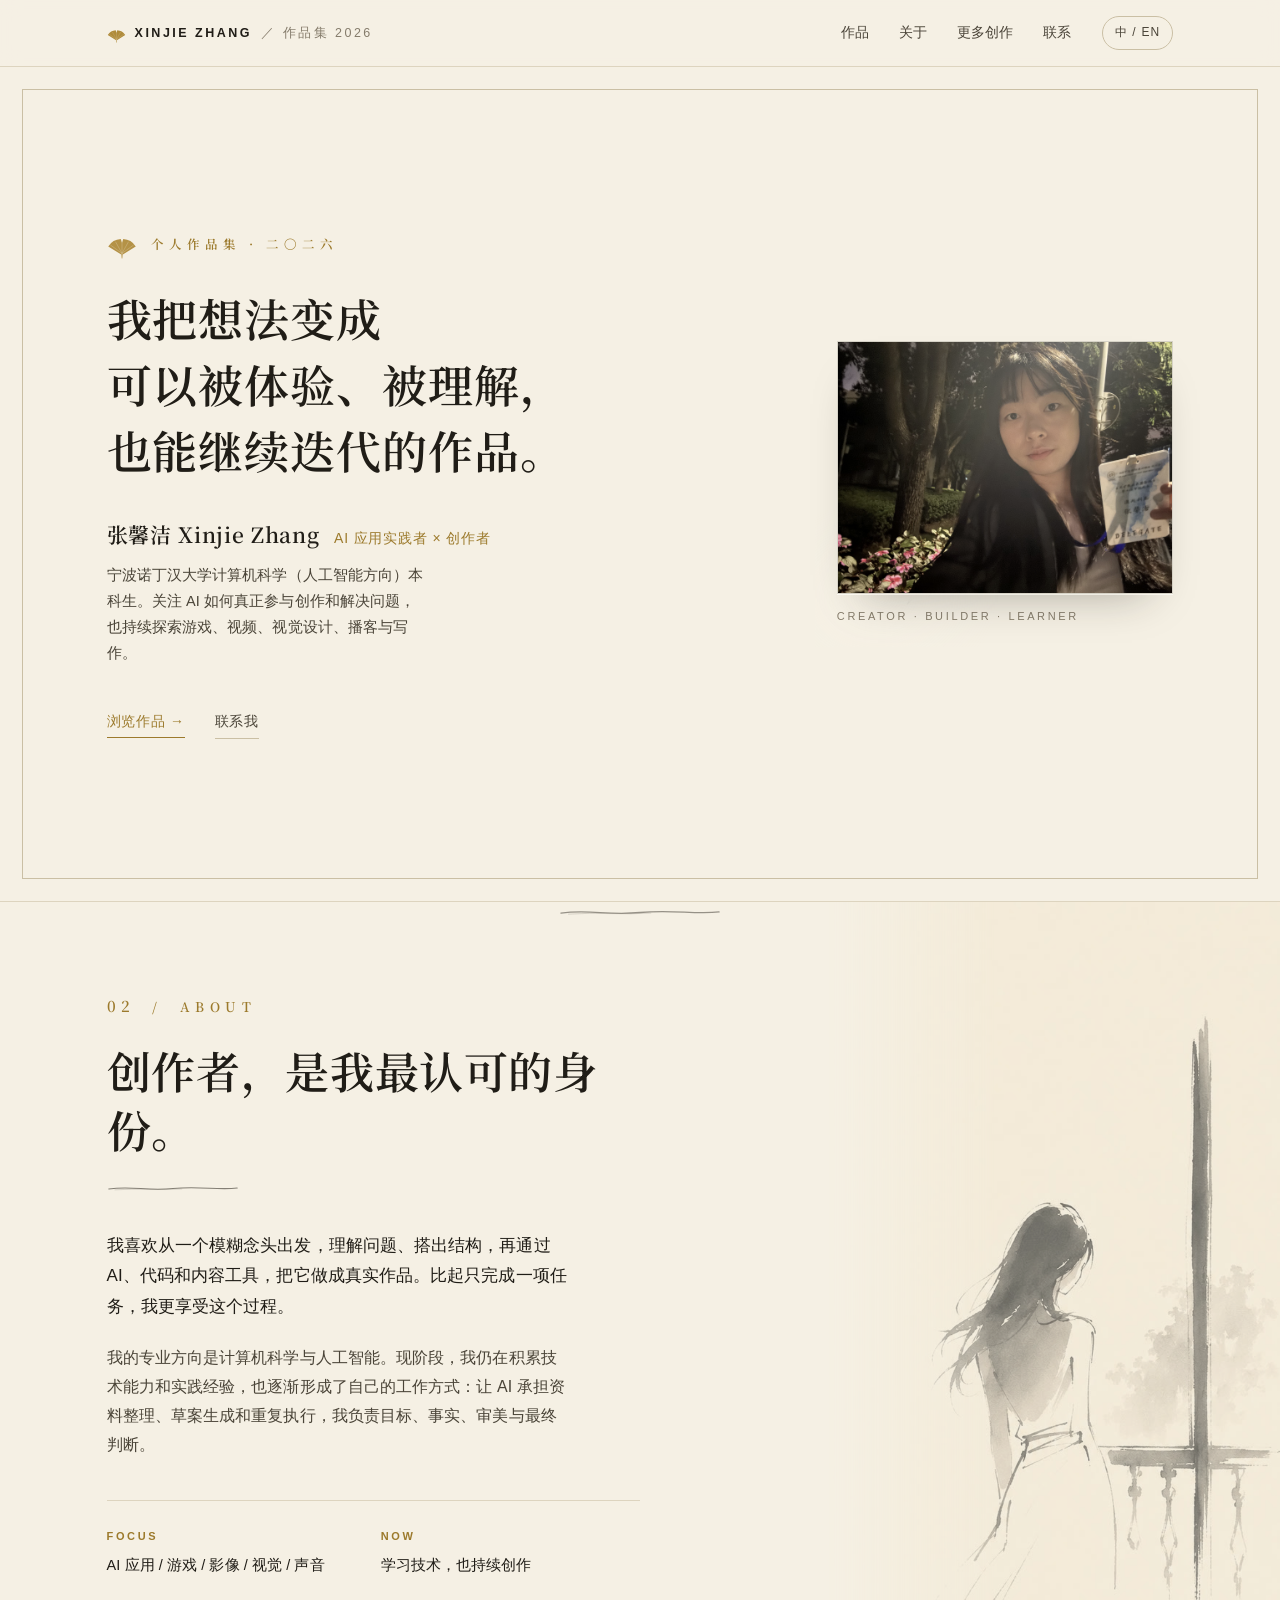
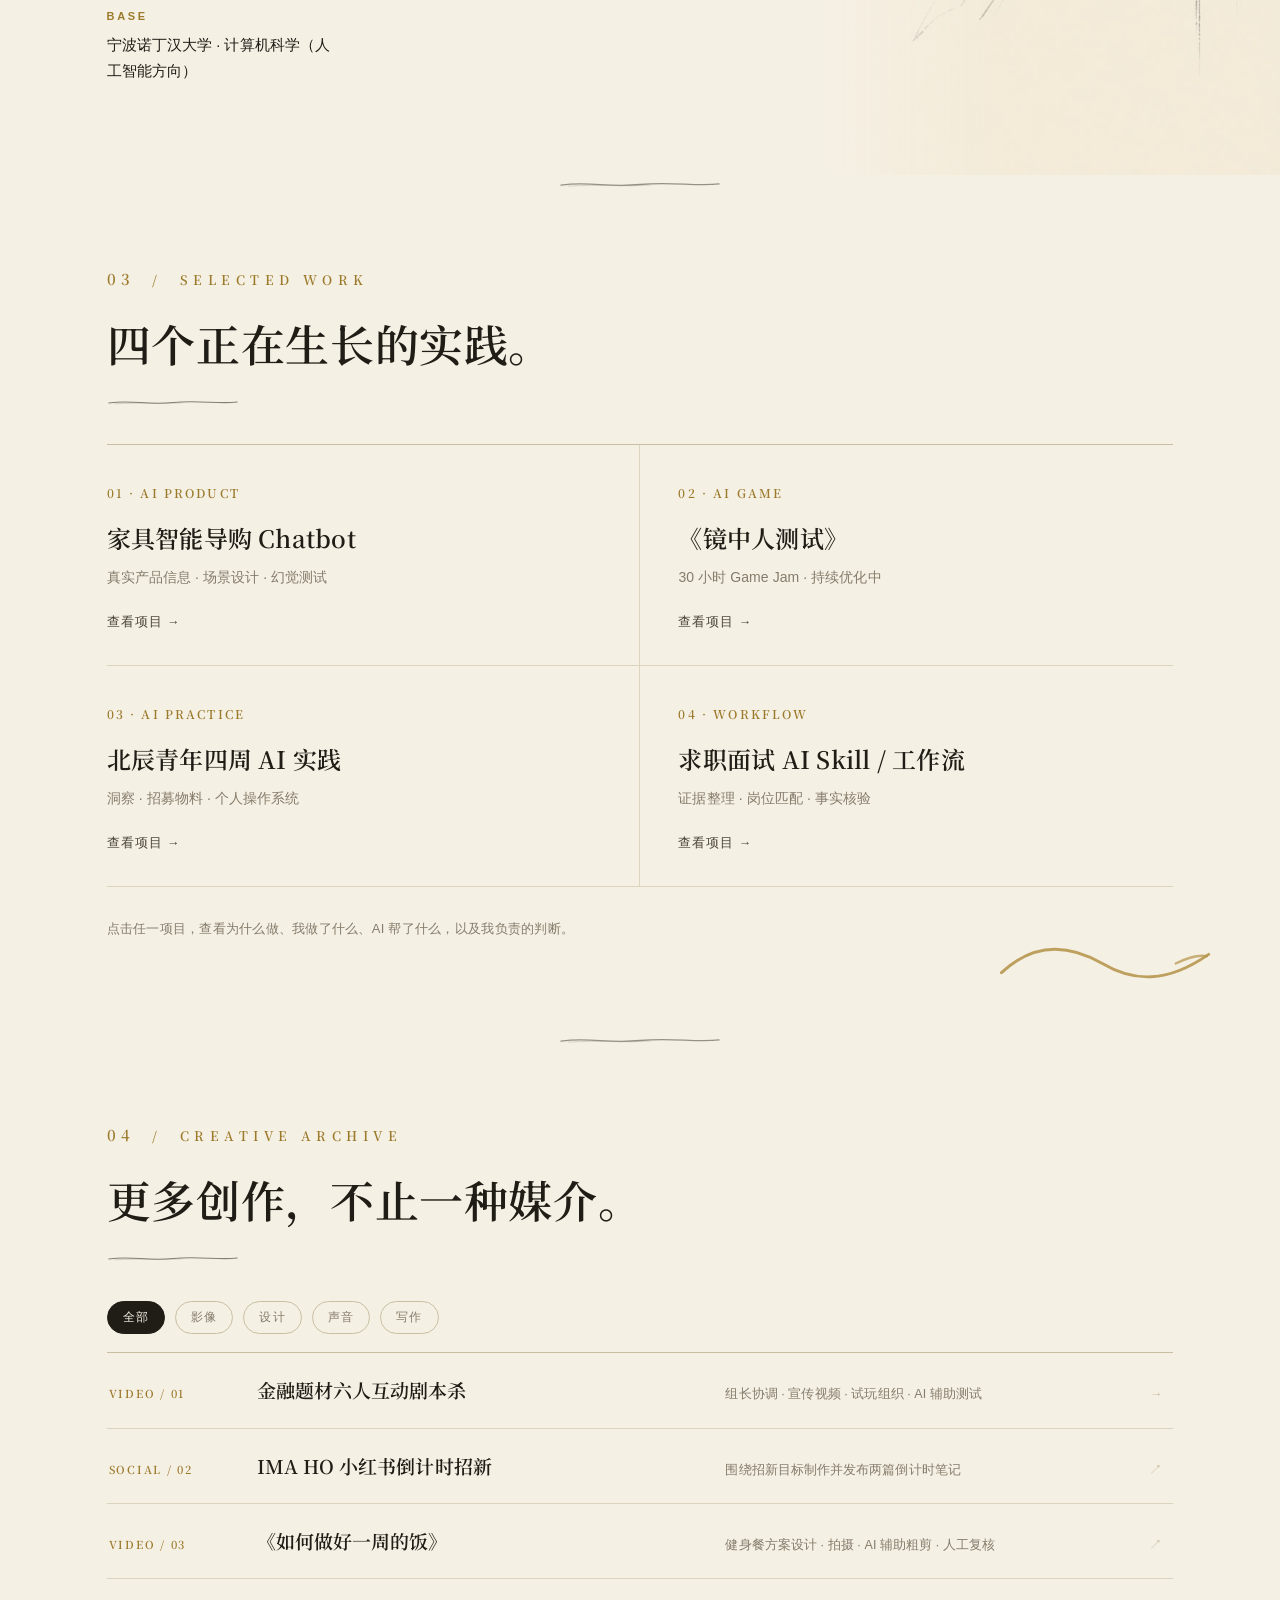
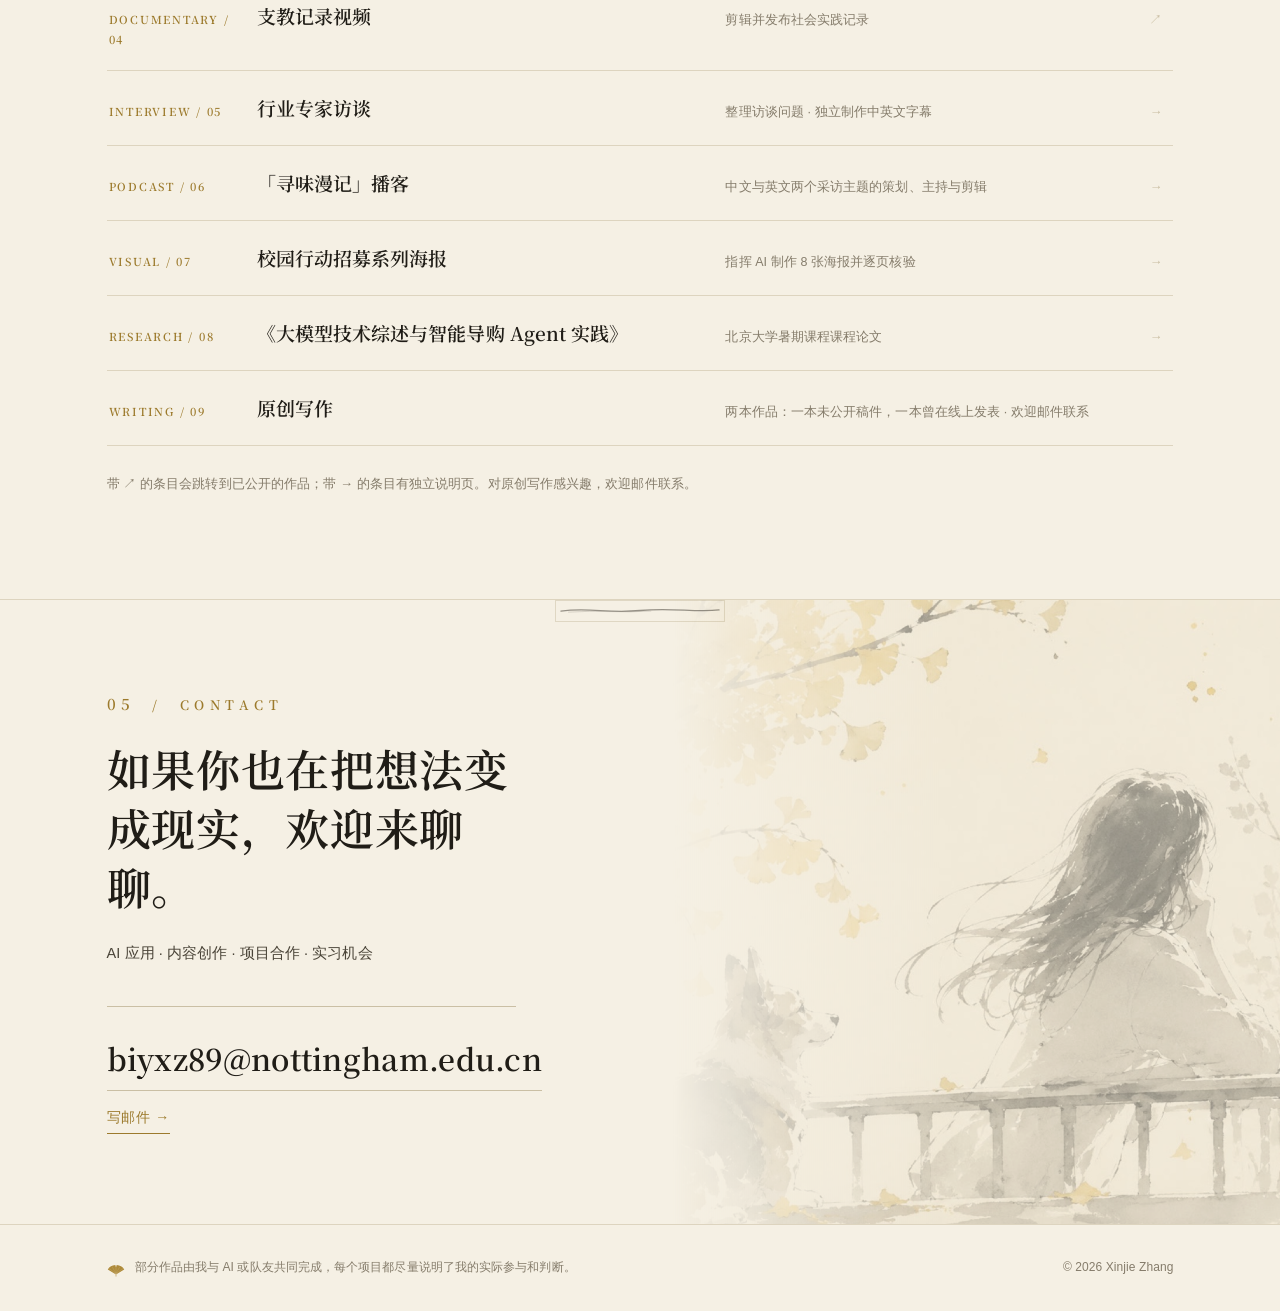
==== commit ef2ebfe9: "Publish all local media; ink illustrations get real presence; drop seal for gingko mark - Host the l" ====
--- a/index.html
+++ b/index.html
@@ -19,7 +19,7 @@
 <header class="site-header">
   <div class="wrap">
     <a class="brand" href="index.html">
-      <img class="brand-seal" src="assets/img/ornament/seal.svg" alt="" />
+      <img class="brand-seal" src="assets/img/ornament/gingko.svg" alt="" />
       XINJIE ZHANG <span class="brand-sub zh">／ 作品集 2026</span><span class="brand-sub en">／ PORTFOLIO 2026</span>
     </a>
     <nav class="nav">
@@ -42,7 +42,7 @@
     <div class="wrap">
       <div class="hero-text">
         <p class="hero-kicker">
-          <img class="seal" src="assets/img/ornament/seal.svg" alt="张馨洁 印章" />
+          <img class="seal" src="assets/img/ornament/gingko.svg" alt="" />
           <span class="k zh">个人作品集 · 二〇二六</span><span class="k en">PORTFOLIO · 2026</span>
         </p>
         <p class="hero-quote">
@@ -260,7 +260,7 @@
 <footer class="site-footer">
   <div class="wrap">
     <span class="fmark">
-      <img src="assets/img/ornament/seal.svg" alt="" />
+      <img src="assets/img/ornament/gingko.svg" alt="" />
       <span>
         <span class="zh">部分作品由我与 AI 或队友共同完成，每个项目都尽量说明了我的实际参与和判断。</span>
         <span class="en">Some works were made with AI or teammates; each project describes my actual contribution and decisions.</span>
--- a/assets/style.css
+++ b/assets/style.css
@@ -190,7 +190,7 @@
 }
 .framed > .wrap { position: relative; z-index: 2; }
 
-/* faded ink illustration as sectional atmosphere (each used once) */
+/* ink illustration as a visible sectional element (each used once) */
 .bg-ink {
   position: absolute;
   pointer-events: none;
@@ -199,18 +199,19 @@
 }
 .bg-figure {
   top: 0; right: 0; height: 100%;
-  width: min(40%, 380px);
+  width: min(46%, 460px);
   background: url("img/ink-portrait.jpg") right center / cover no-repeat;
-  -webkit-mask-image: linear-gradient(to left, #000 8%, transparent 82%);
-  mask-image: linear-gradient(to left, #000 8%, transparent 82%);
-  opacity: 0.12;
+  -webkit-mask-image: linear-gradient(to left, #000 62%, transparent 99%);
+  mask-image: linear-gradient(to left, #000 62%, transparent 99%);
+  opacity: 0.62;
 }
 .bg-scene {
-  inset: 0;
-  background: url("img/ink-cover.jpg") center 30% / cover no-repeat;
-  -webkit-mask-image: radial-gradient(120% 90% at 78% 40%, #000 0%, transparent 72%);
-  mask-image: radial-gradient(120% 90% at 78% 40%, #000 0%, transparent 72%);
-  opacity: 0.12;
+  top: 0; right: 0; height: 100%;
+  width: min(58%, 620px);
+  background: url("img/ink-cover.jpg") center 32% / cover no-repeat;
+  -webkit-mask-image: linear-gradient(to left, #000 55%, transparent 98%);
+  mask-image: linear-gradient(to left, #000 55%, transparent 98%);
+  opacity: 0.5;
 }
 
 /* ---------- hero ---------- */
@@ -341,15 +342,19 @@
 
 /* ---------- about ---------- */
 .about { overflow: hidden; }
-.about-grid {
-  display: grid;
-  grid-template-columns: 1.25fr 0.75fr;
-  gap: clamp(30px, 6vw, 76px);
-  align-items: start;
-}
-.about-body p { margin: 0 0 22px; max-width: 50ch; color: var(--ink-2); }
+.about-grid { display: block; }
+.about-body { max-width: 52ch; }
+.about-body p { margin: 0 0 22px; color: var(--ink-2); }
 .about-body p.strong { color: var(--ink); font-size: 1.06em; }
-.about-meta { display: grid; gap: 26px; padding-top: 4px; }
+.about-meta {
+  display: flex;
+  flex-wrap: wrap;
+  gap: 28px 56px;
+  margin-top: 40px;
+  padding-top: 26px;
+  border-top: 1px solid var(--line);
+  max-width: 60ch;
+}
 .about-meta .label {
   font-size: 11px;
   letter-spacing: 0.24em;
@@ -358,7 +363,7 @@
   font-weight: 600;
   margin: 0 0 6px;
 }
-.about-meta .val { margin: 0; font-size: 14.5px; color: var(--ink); }
+.about-meta .val { margin: 0; font-size: 14.5px; color: var(--ink); max-width: 28ch; }
 
 /* ---------- featured ---------- */
 .featured { position: relative; }
@@ -478,11 +483,11 @@
   display: flex;
   flex-wrap: wrap;
   align-items: baseline;
-  justify-content: space-between;
-  gap: 16px 28px;
+  gap: 14px 36px;
   margin-top: 40px;
   padding-top: 24px;
   border-top: 1px solid var(--line-2);
+  max-width: 46ch;
 }
 .contact-mail {
   font-family: var(--serif);
@@ -560,6 +565,47 @@
   color: var(--ink-3);
   background: var(--paper-sink);
 }
+
+/* media on detail pages */
+.media { margin-top: clamp(26px, 4vh, 42px); }
+.media video {
+  width: 100%;
+  display: block;
+  aspect-ratio: 16 / 9;
+  background: #17150f;
+  border: 1px solid var(--line-2);
+}
+.media .pdf-embed {
+  width: 100%;
+  height: min(78vh, 900px);
+  border: 1px solid var(--line-2);
+  background: var(--paper-sink);
+  margin-top: 14px;
+}
+.media-cap { margin: 12px 0 0; font-size: 12.5px; color: var(--ink-3); letter-spacing: 0.02em; }
+.audio-item {
+  display: flex;
+  flex-direction: column;
+  gap: 10px;
+  padding: 18px 0;
+  border-bottom: 1px solid var(--line);
+}
+.audio-item:first-child { border-top: 1px solid var(--line-2); }
+.audio-item .a-label {
+  font-family: var(--serif);
+  font-size: 14.5px;
+  font-weight: 600;
+  margin: 0;
+}
+.audio-item .a-label .sub {
+  font-family: var(--sans);
+  color: var(--ink-3);
+  font-weight: 500;
+  font-size: 12px;
+  letter-spacing: 0.06em;
+  margin-left: 10px;
+}
+.audio-item audio { width: 100%; }
 
 .detail-nav {
   margin-top: clamp(38px, 6vh, 64px);
@@ -588,7 +634,8 @@
   .archive-row .chev { grid-column: 2; grid-row: 1; }
   .archive-row .name { grid-column: 1 / -1; }
   .archive-row .meta { grid-column: 1 / -1; }
-  .bg-figure { width: 62%; opacity: 0.1; }
+  .bg-figure { width: min(66%, 300px); opacity: 0.5; }
+  .bg-scene { width: min(78%, 360px); opacity: 0.42; }
 
   .nav-links {
     position: fixed;
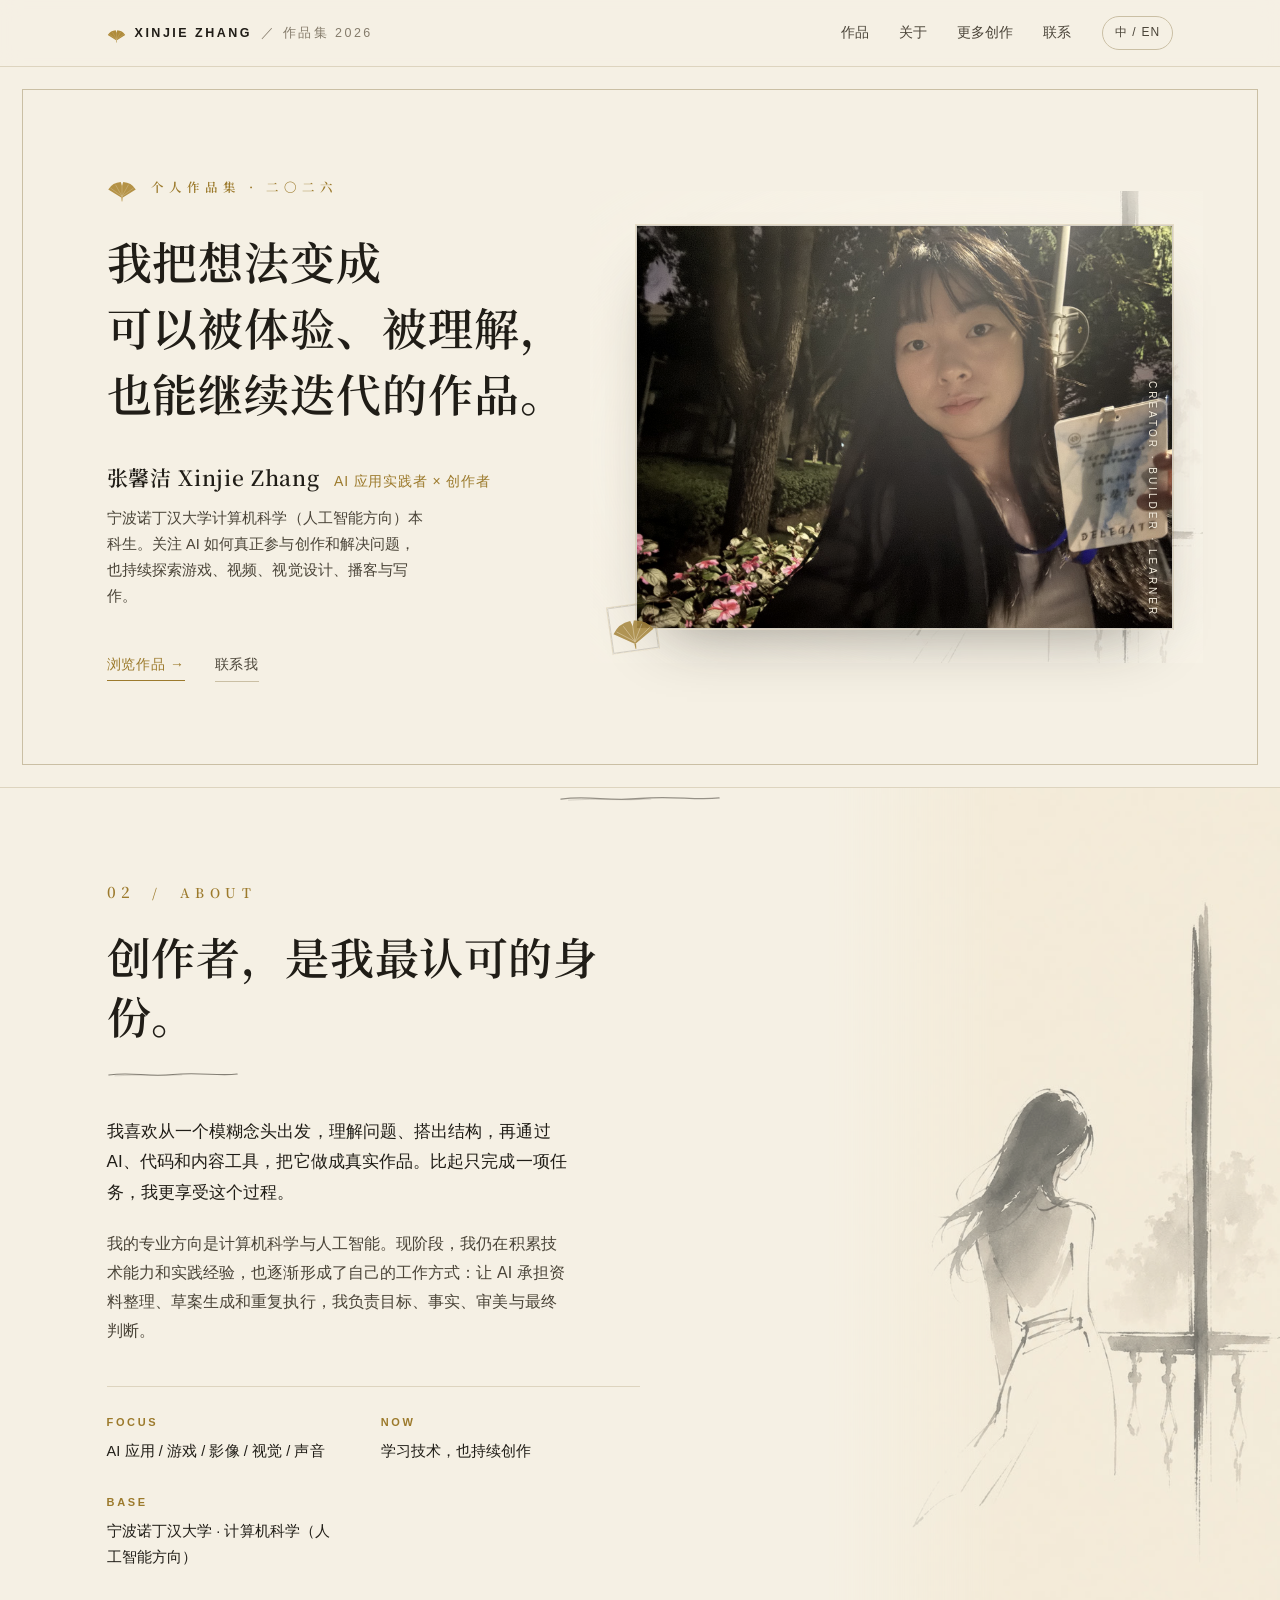
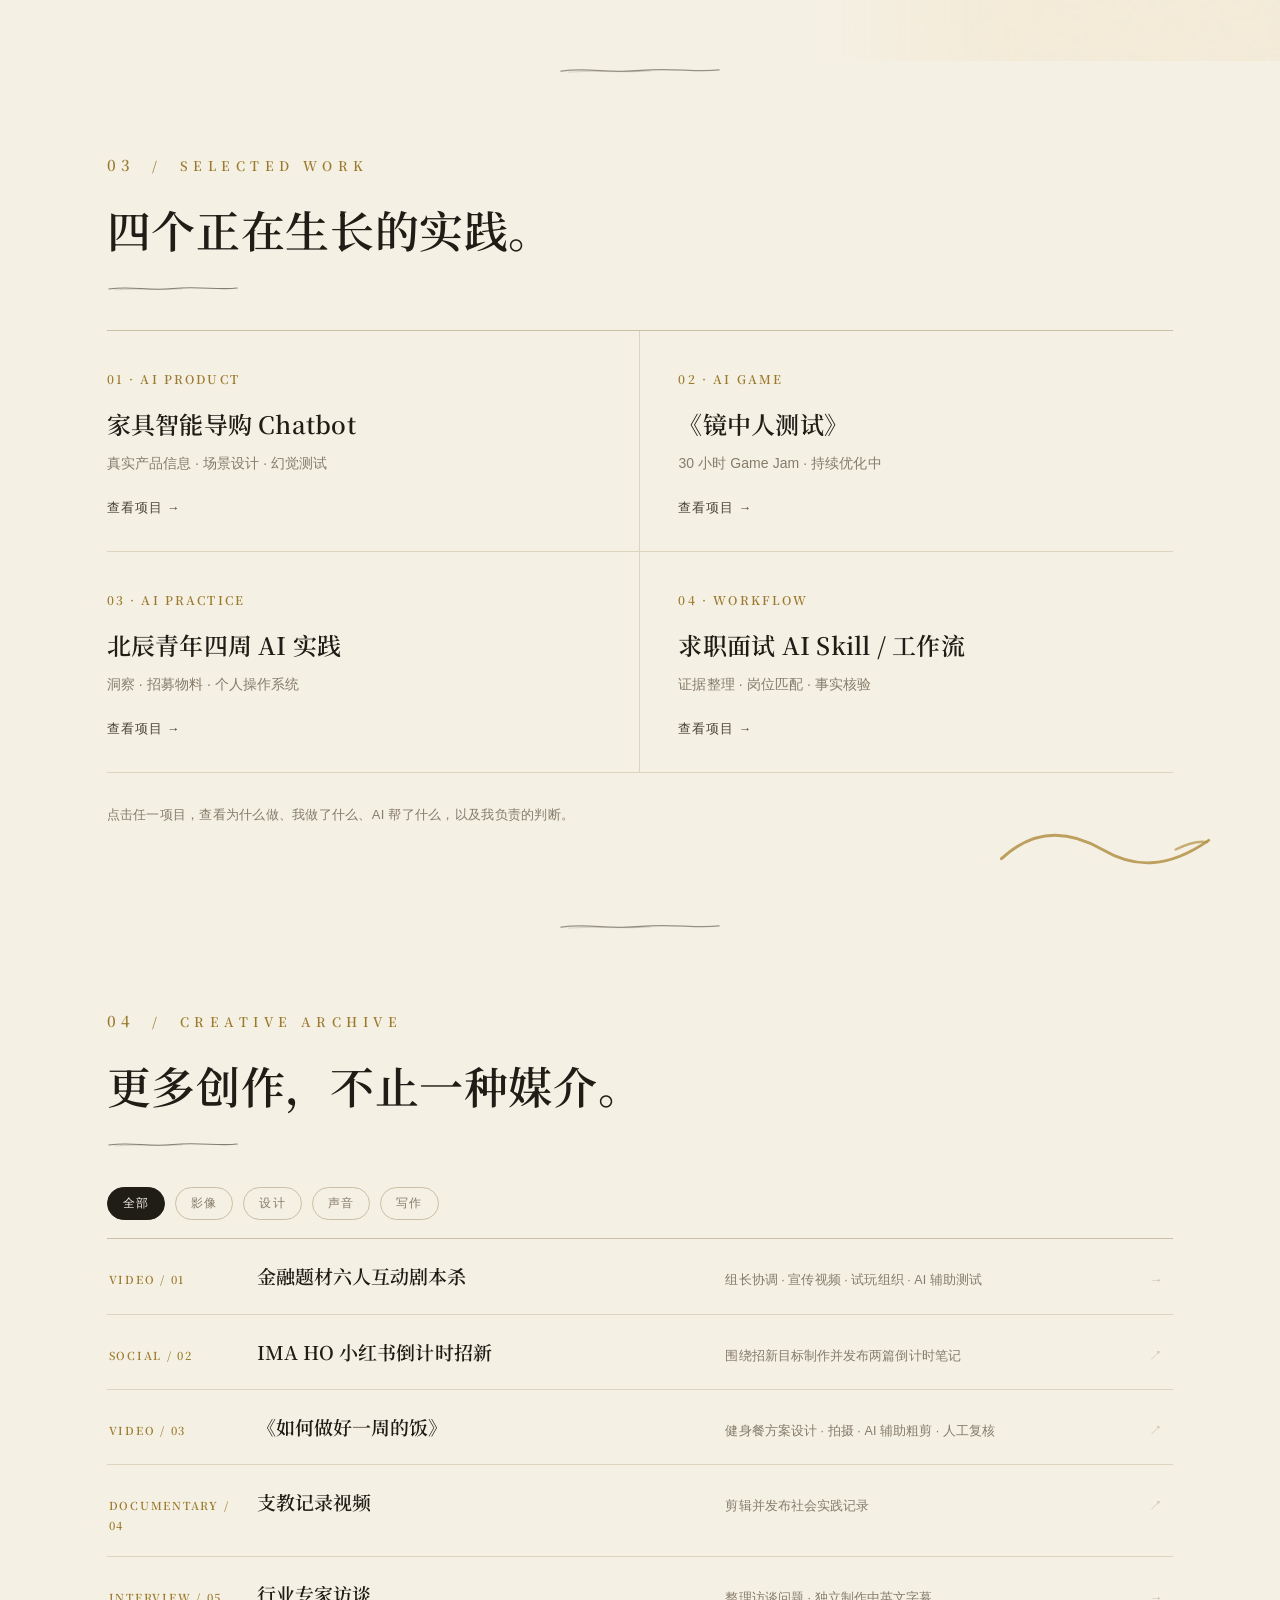
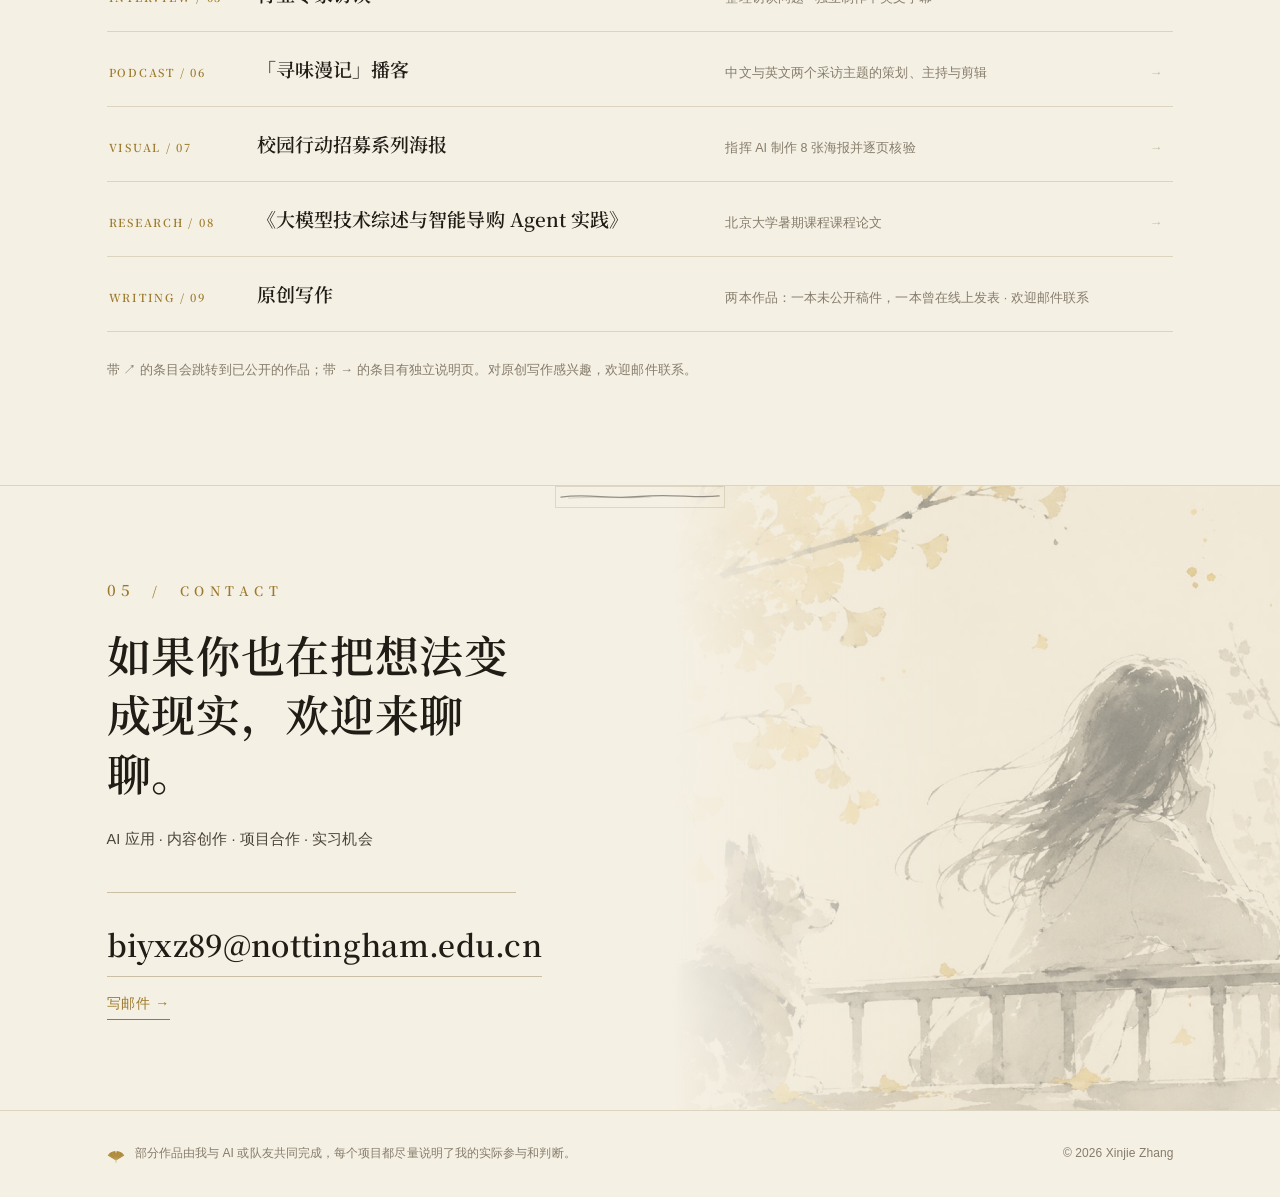
==== commit b43884dc: "Bigger hero portrait; detailed workflow + practice pages; publish the workflow - Hero: the photo was" ====
--- a/index.html
+++ b/index.html
@@ -63,6 +63,7 @@
         </div>
       </div>
       <div class="portrait">
+        <img class="leaf" src="assets/img/ornament/gingko.svg" alt="" />
         <figure>
           <img src="assets/img/portrait.jpg" width="1600" height="1200"
                alt="张馨洁，手持诺丁汉大学暑期课程代表证" />
--- a/assets/style.css
+++ b/assets/style.css
@@ -218,12 +218,50 @@
 .hero.section { padding-block: 0; }
 .hero { border-bottom: 1px solid var(--line); overflow: hidden; }
 .hero .wrap {
-  display: grid;
-  grid-template-columns: 1.32fr 0.68fr;
-  gap: clamp(30px, 6vw, 84px);
+  display: flex;
   align-items: center;
-  min-height: calc(100vh - 66px);
-  padding-block: clamp(44px, 7vh, 92px);
+  gap: clamp(30px, 5vw, 68px);
+  min-height: min(86vh, 720px);
+  padding-block: clamp(40px, 6vh, 76px);
+}
+.hero-text { flex: 1 1 460px; max-width: 560px; }
+.portrait {
+  flex: 0 0 clamp(360px, 42vw, 540px);
+  position: relative;
+  align-self: center;
+}
+/* ink field the photo sits in, so it isn't a small floating rectangle */
+.portrait::before {
+  content: "";
+  position: absolute;
+  inset: -34px -30px -34px -46px;
+  background: url("img/ink-portrait.jpg") center / cover no-repeat;
+  mix-blend-mode: multiply;
+  opacity: 0.5;
+  -webkit-mask-image: radial-gradient(115% 100% at 65% 55%, #000 30%, transparent 82%);
+  mask-image: radial-gradient(115% 100% at 65% 55%, #000 30%, transparent 82%);
+  z-index: 0;
+}
+.portrait figure { position: relative; z-index: 1; margin: 0; }
+.portrait .leaf {
+  position: absolute;
+  left: -26px; bottom: -22px;
+  width: 46px; height: 46px;
+  transform: rotate(-8deg);
+  opacity: 0.95;
+  z-index: 2;
+}
+.portrait figcaption {
+  position: absolute;
+  right: 12px; bottom: 12px;
+  writing-mode: vertical-rl;
+  margin: 0;
+  font-size: 10px;
+  letter-spacing: 0.3em;
+  text-transform: uppercase;
+  color: #f3ecdd;
+  text-shadow: 0 1px 4px rgba(0, 0, 0, 0.55);
+  z-index: 2;
 }
 .hero-kicker {
   display: flex;
@@ -303,41 +341,16 @@
 }
 .link-plain:hover { color: var(--ink); border-color: var(--ink); }
 
-.portrait { position: relative; }
-.portrait::before {   /* 墨点：让照片不再是悬空的方块 */
-  content: "";
-  position: absolute;
-  left: -22px; bottom: -20px;
-  width: 62%; height: 58%;
-  background: url("img/ink-portrait.jpg") left bottom / cover no-repeat;
-  mix-blend-mode: multiply;
-  opacity: 0.2;
-  -webkit-mask-image: radial-gradient(80% 80% at 30% 70%, #000, transparent 75%);
-  mask-image: radial-gradient(80% 80% at 30% 70%, #000, transparent 75%);
-  z-index: 0;
-}
-.portrait figure { position: relative; z-index: 1; margin: 0; }
 .portrait img {
   width: 100%;
   height: auto;
+  display: block;
   filter: saturate(0.82) contrast(1.02) sepia(0.08) brightness(1.02);
-  border: 1px solid rgba(32,29,23,0.14);
-  box-shadow: 0 1px 0 rgba(255,255,255,0.5), 0 22px 44px -26px rgba(32,29,23,0.4);
-}
-.portrait figcaption {
-  margin-top: 13px;
-  font-size: 11px;
-  letter-spacing: 0.24em;
-  text-transform: uppercase;
-  color: var(--ink-3);
-}
-.portrait .leaf {
-  position: absolute;
-  top: -20px; right: -14px;
-  width: 40px; height: 40px;
-  opacity: 0.9;
-  transform: rotate(12deg);
-  z-index: 2;
+  border: 1px solid rgba(32,29,23,0.16);
+  box-shadow:
+    0 0 0 1px rgba(156,122,44,0.18),
+    0 1px 0 rgba(255,255,255,0.5),
+    0 30px 60px -30px rgba(32,29,23,0.45);
 }
 
 /* ---------- about ---------- */
@@ -607,6 +620,47 @@
 }
 .audio-item audio { width: 100%; }
 
+/* step-by-step workflow block on a detail page */
+.flow-head {
+  font-family: var(--serif);
+  font-weight: 600;
+  font-size: clamp(18px, 2.4vw, 24px);
+  letter-spacing: 0.01em;
+  margin: clamp(40px, 6vh, 68px) 0 0;
+}
+.flow-head .en { display: block; font-size: 0.72em; color: var(--ink-3); margin-top: 4px; }
+.flow-intro { margin: 14px 0 0; color: var(--ink-2); max-width: 60ch; font-size: 14.5px; }
+.flow {
+  margin: 22px 0 0;
+  list-style: none;
+  padding: 0;
+  counter-reset: step;
+  border-top: 1px solid var(--line-2);
+}
+.flow li {
+  display: grid;
+  grid-template-columns: 52px 1fr;
+  gap: 22px;
+  padding: 22px 0;
+  border-bottom: 1px solid var(--line);
+  counter-increment: step;
+}
+.flow li::before {
+  content: counter(step, decimal-leading-zero);
+  font-family: var(--serif);
+  font-size: 14px;
+  font-weight: 600;
+  letter-spacing: 0.08em;
+  color: var(--gold);
+}
+.flow h3 {
+  font-family: var(--serif);
+  font-weight: 600;
+  font-size: clamp(15.5px, 1.9vw, 18px);
+  margin: 1px 0 6px;
+}
+.flow p { margin: 0; color: var(--ink-2); max-width: 60ch; font-size: 14px; }
+
 .detail-nav {
   margin-top: clamp(38px, 6vh, 64px);
   display: flex;
@@ -619,9 +673,16 @@
 
 /* ---------- responsive ---------- */
 @media (max-width: 900px) {
-  .hero .wrap { grid-template-columns: 1fr; min-height: 0; gap: 36px; padding-block: 30px 46px; }
-  .portrait { order: -1; max-width: 380px; }
-  .portrait::before { left: -14px; bottom: -14px; }
+  .hero .wrap { flex-direction: column; align-items: flex-start; min-height: 0; gap: 30px; padding-block: 28px 44px; }
+  .hero-text { flex: none; max-width: 60ch; }
+  .portrait { order: -1; flex: none; width: 100%; max-width: 372px; align-self: flex-start; }
+  .portrait::before { inset: -12px -10px -14px -14px; opacity: 0.3; }
+  .portrait figcaption {
+    position: static; writing-mode: horizontal-tb;
+    margin-top: 14px; padding-left: 34px; letter-spacing: 0.22em;
+    color: var(--ink-3); text-shadow: none;
+  }
+  .portrait .leaf { left: -10px; bottom: -13px; width: 32px; height: 32px; }
   .about-grid { grid-template-columns: 1fr; gap: 34px; }
   .work-list { grid-template-columns: 1fr; }
   .work-item, .work-item:nth-child(odd), .work-item:nth-child(even) {
@@ -629,6 +690,8 @@
   }
   .featured .brush { position: static; display: block; margin: 26px 0 0; opacity: 0.8; }
   .qa-item { grid-template-columns: 1fr; gap: 6px; }
+  .flow li { grid-template-columns: 1fr; gap: 4px; }
+  .flow li::before { font-size: 12px; }
   .archive-row { grid-template-columns: 1fr auto; column-gap: 14px; row-gap: 4px; }
   .archive-row .idx { grid-column: 1; }
   .archive-row .chev { grid-column: 2; grid-row: 1; }
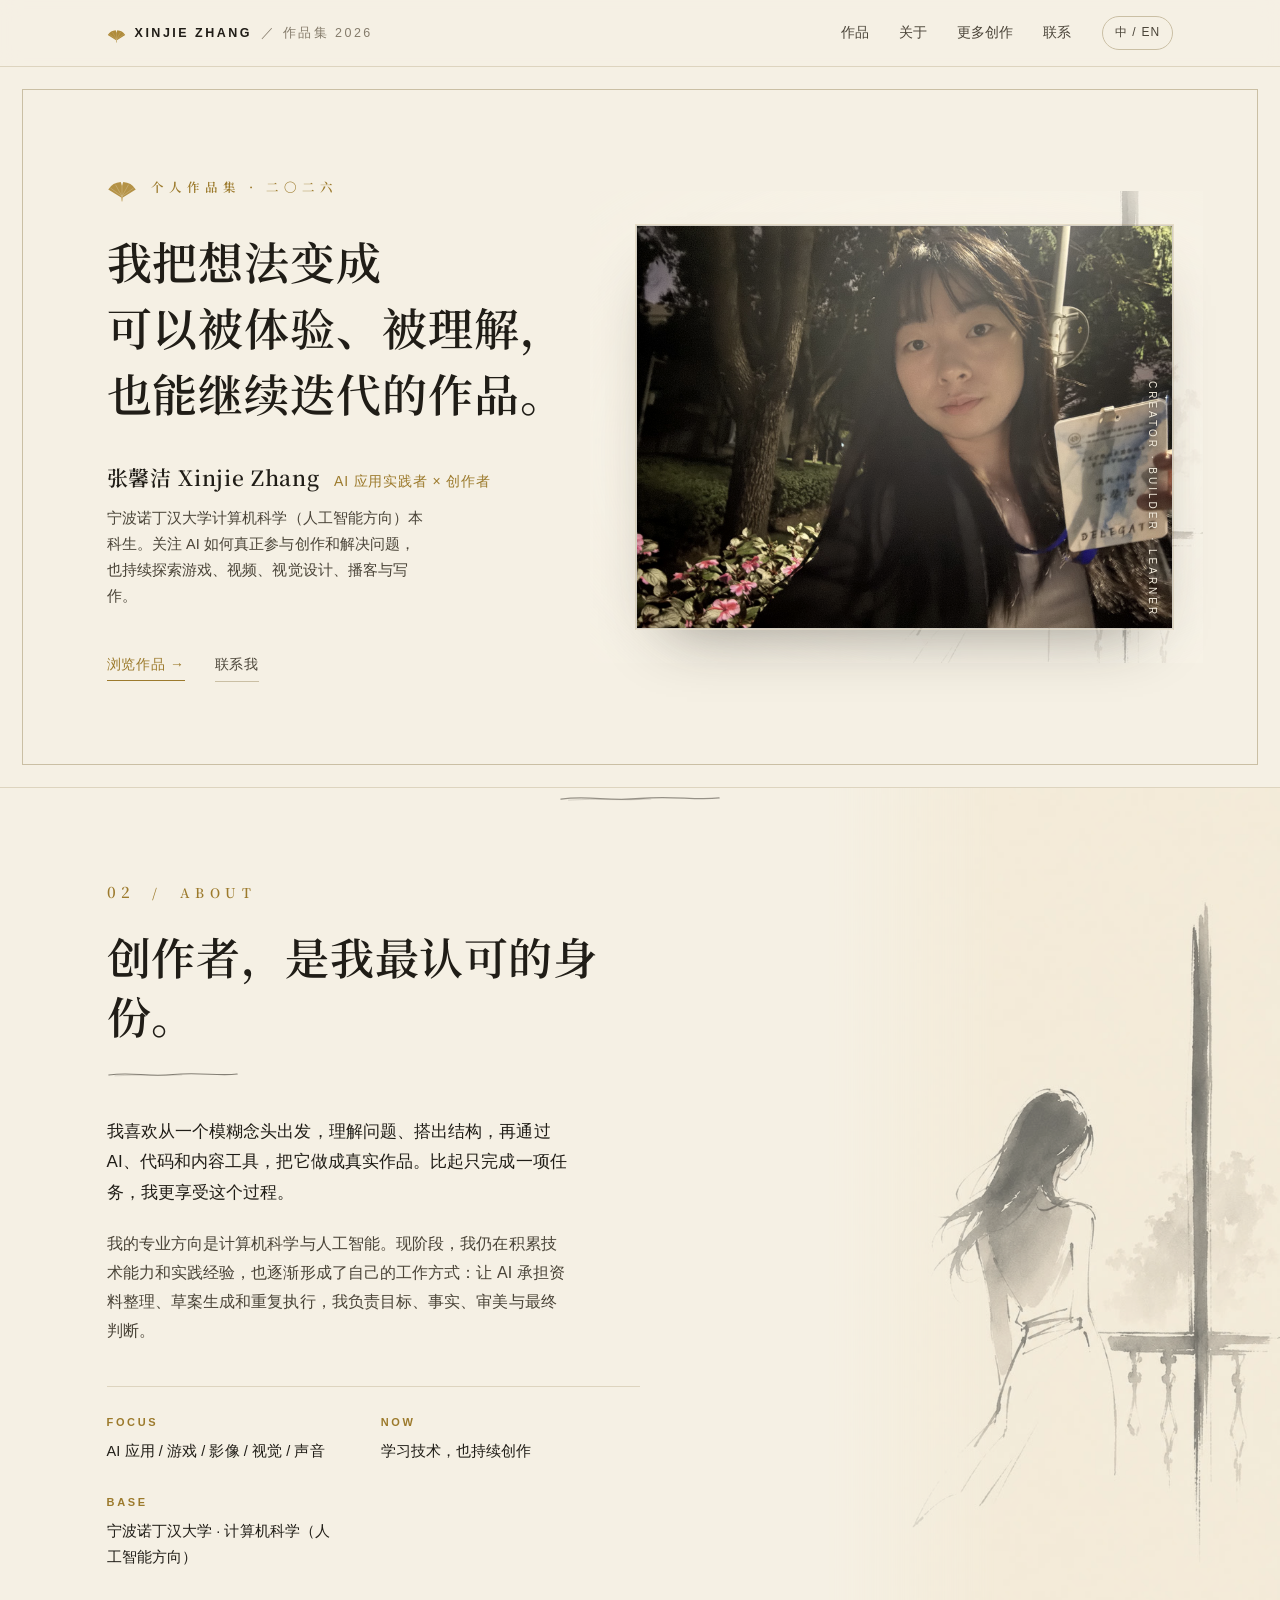
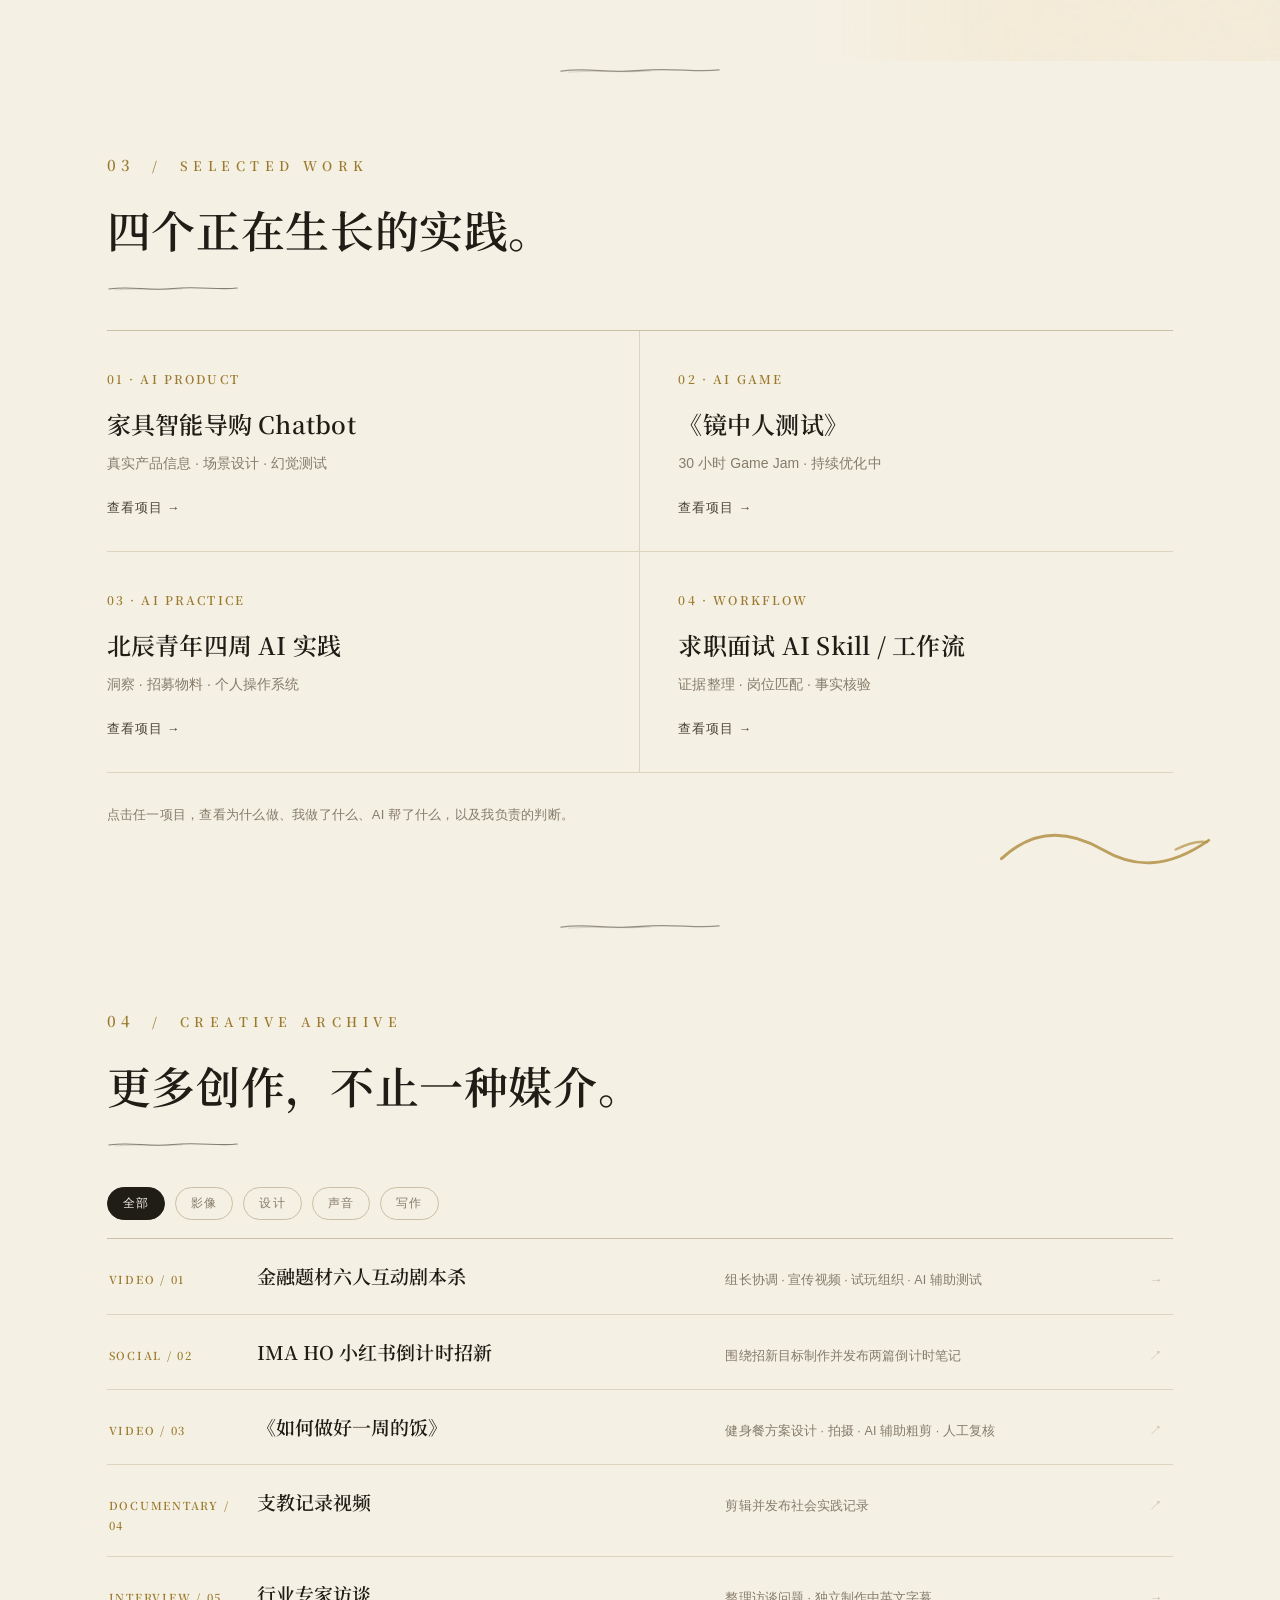
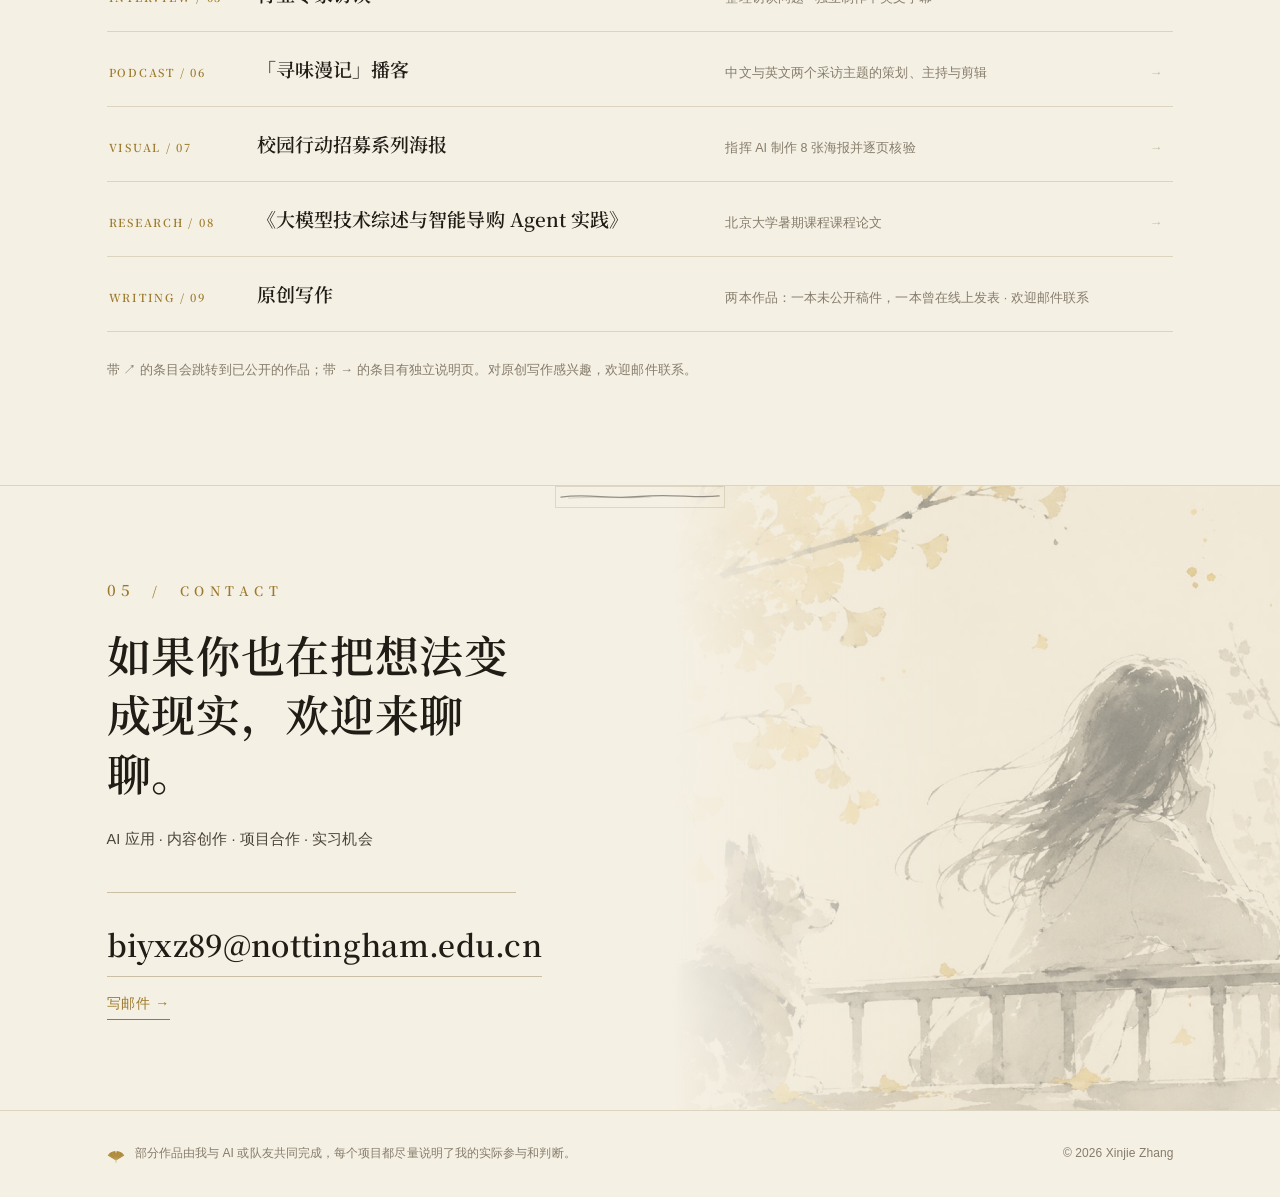
==== commit 1257fca8: "Drop the portrait gingko leaf on mobile; point workflow link to its own repo - Mobile hero had too m" ====
--- a/index.html
+++ b/index.html
@@ -63,7 +63,6 @@
         </div>
       </div>
       <div class="portrait">
-        <img class="leaf" src="assets/img/ornament/gingko.svg" alt="" />
         <figure>
           <img src="assets/img/portrait.jpg" width="1600" height="1200"
                alt="张馨洁，手持诺丁汉大学暑期课程代表证" />
--- a/assets/style.css
+++ b/assets/style.css
@@ -243,14 +243,6 @@
   z-index: 0;
 }
 .portrait figure { position: relative; z-index: 1; margin: 0; }
-.portrait .leaf {
-  position: absolute;
-  left: -26px; bottom: -22px;
-  width: 46px; height: 46px;
-  transform: rotate(-8deg);
-  opacity: 0.95;
-  z-index: 2;
-}
 .portrait figcaption {
   position: absolute;
   right: 12px; bottom: 12px;
@@ -679,10 +671,9 @@
   .portrait::before { inset: -12px -10px -14px -14px; opacity: 0.3; }
   .portrait figcaption {
     position: static; writing-mode: horizontal-tb;
-    margin-top: 14px; padding-left: 34px; letter-spacing: 0.22em;
+    margin-top: 14px; letter-spacing: 0.22em;
     color: var(--ink-3); text-shadow: none;
   }
-  .portrait .leaf { left: -10px; bottom: -13px; width: 32px; height: 32px; }
   .about-grid { grid-template-columns: 1fr; gap: 34px; }
   .work-list { grid-template-columns: 1fr; }
   .work-item, .work-item:nth-child(odd), .work-item:nth-child(even) {
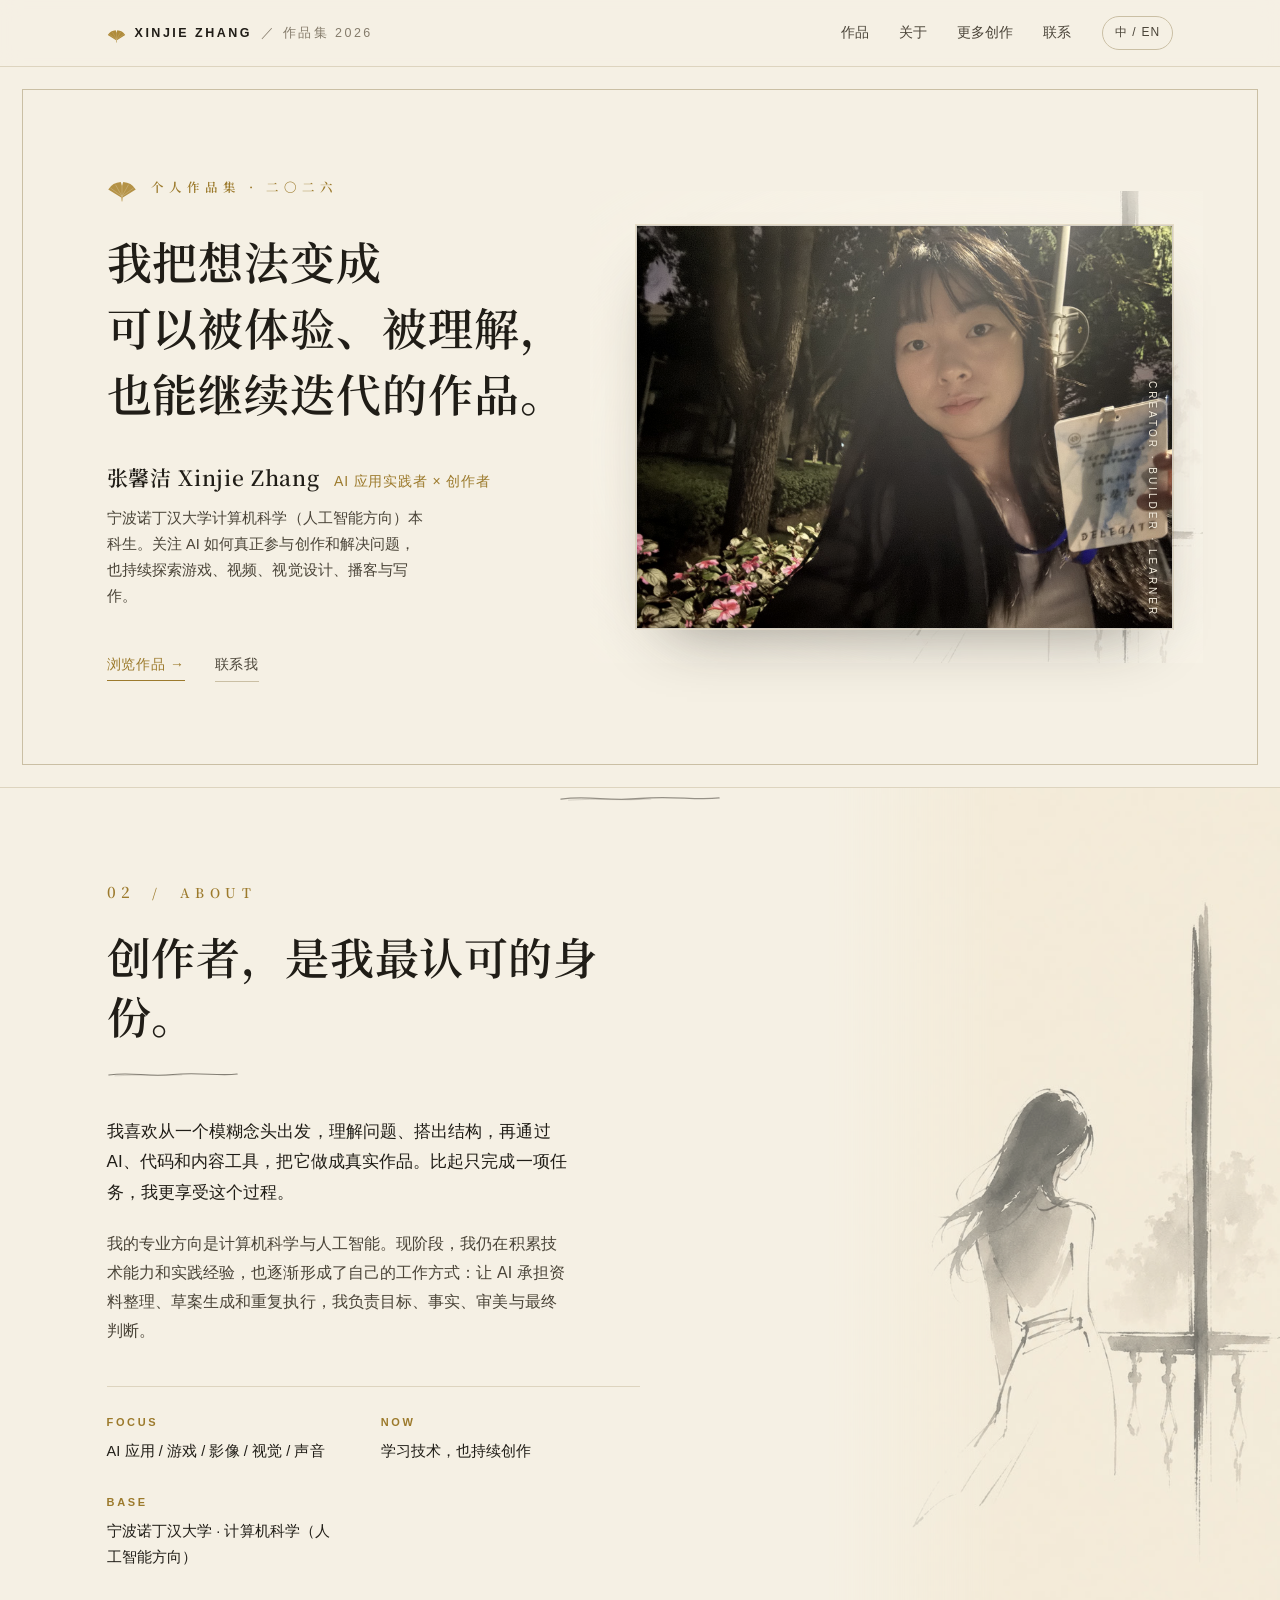
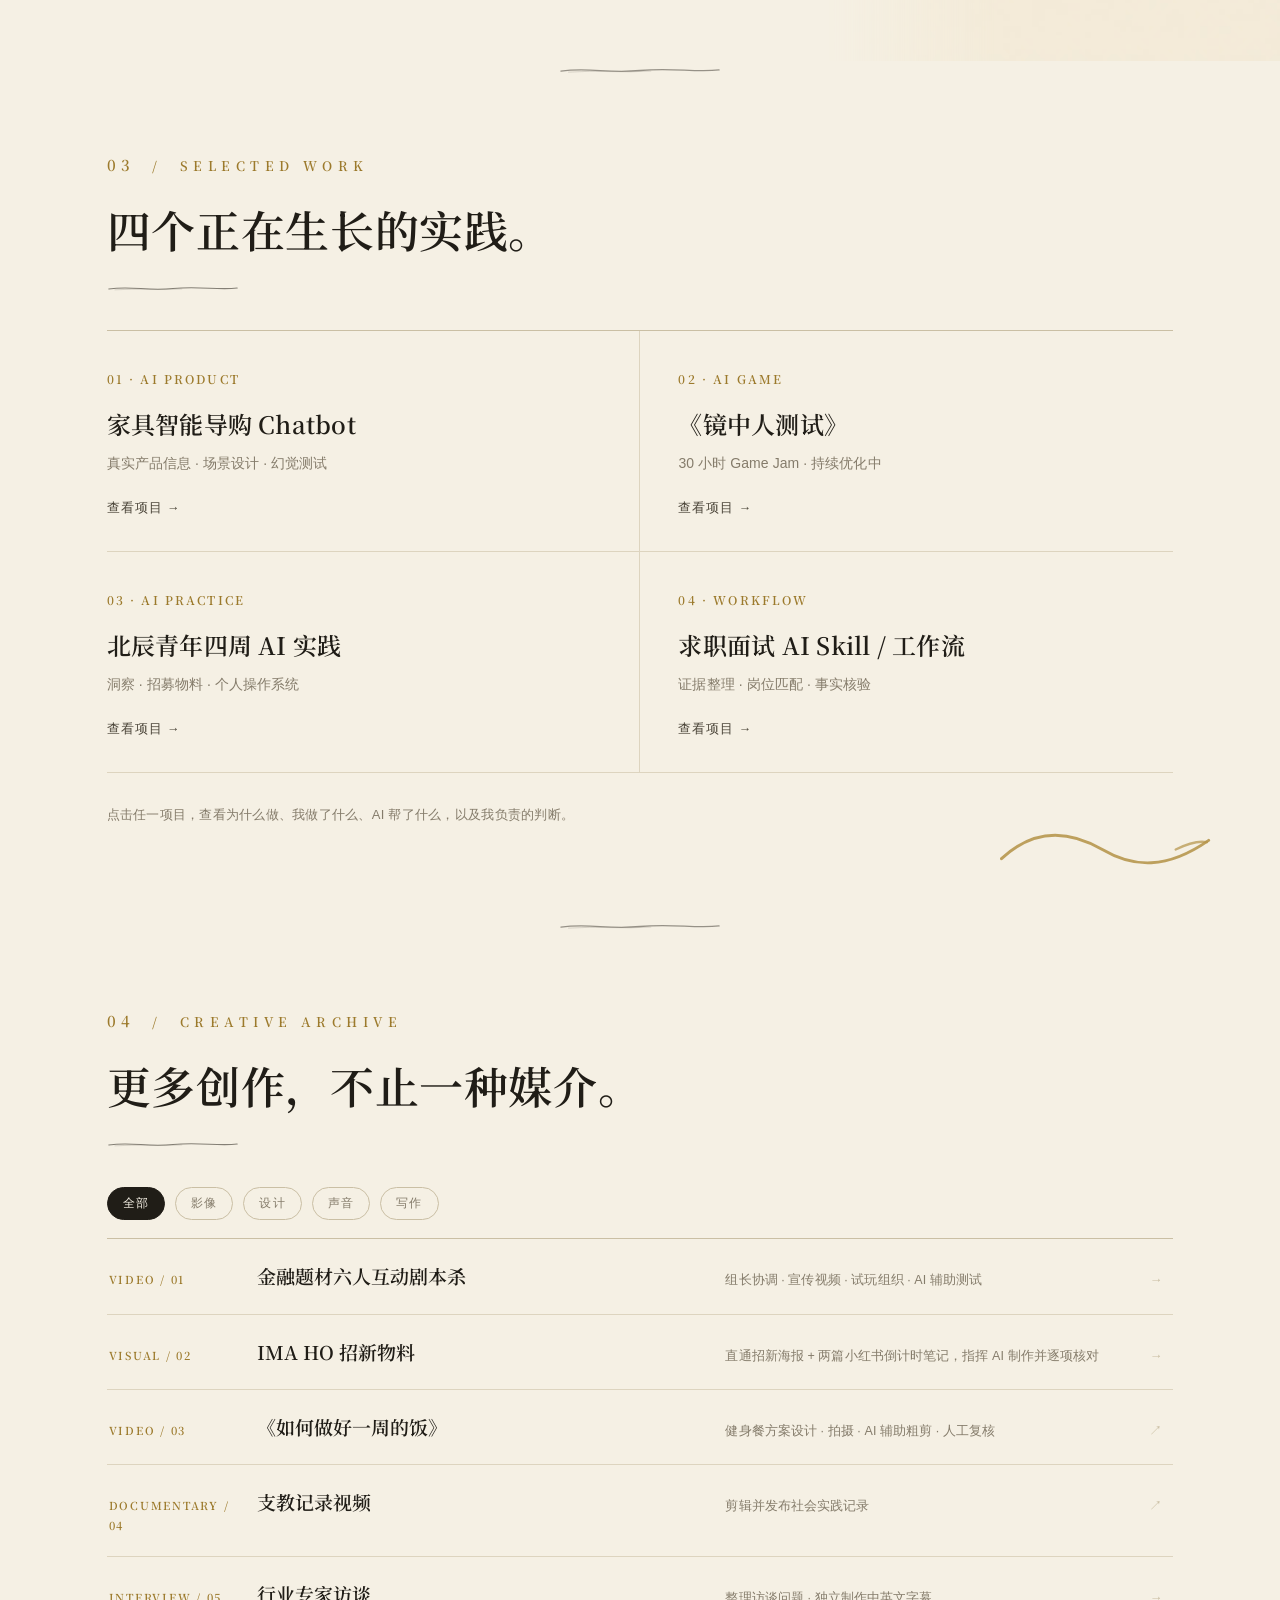
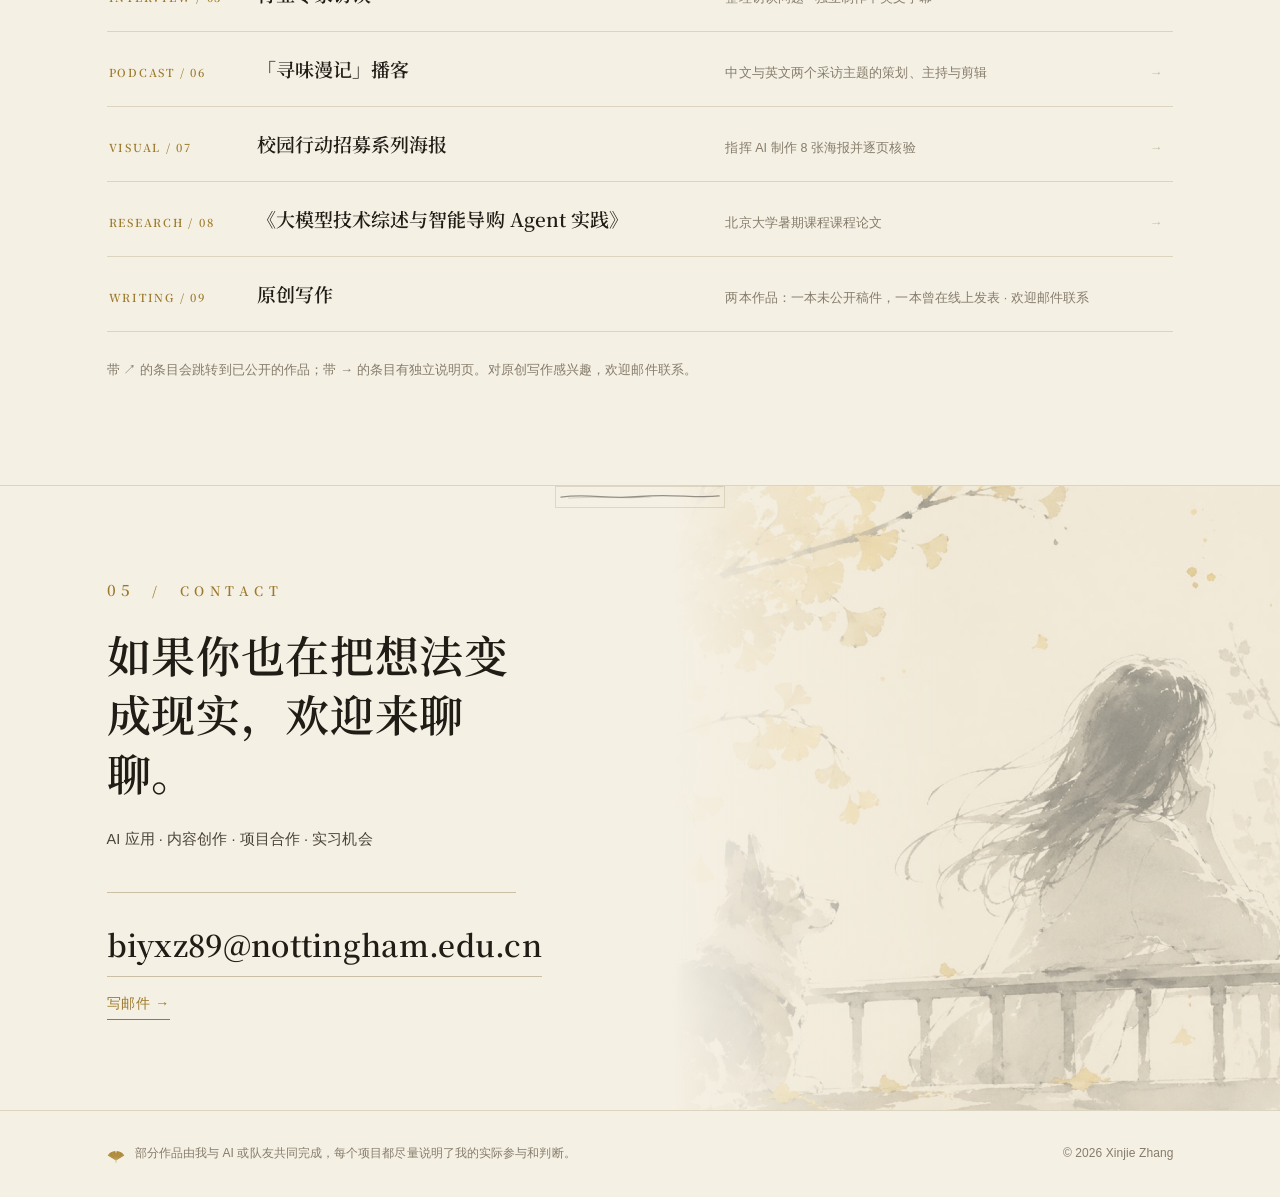
==== commit 5b9bcf3a: "Add IMA HO recruitment materials page; redact student ID from LLM report - New projects/ima-ho-recru" ====
--- a/index.html
+++ b/index.html
@@ -179,11 +179,11 @@
           <span class="meta"><span class="zh">组长协调 · 宣传视频 · 试玩组织 · AI 辅助测试</span><span class="en">Coordination · promo video · playtesting · AI-assisted testing</span></span>
           <span class="chev">→</span>
         </a>
-        <a class="archive-row" data-cat="design" href="https://xhslink.cn/o/7ZqcuuLYZUQ" target="_blank" rel="noopener">
-          <span class="idx">Social / 02</span>
-          <span class="name"><span class="zh">IMA HO 小红书倒计时招新</span><span class="en">IMA HO Xiaohongshu recruitment campaign</span></span>
-          <span class="meta"><span class="zh">围绕招新目标制作并发布两篇倒计时笔记</span><span class="en">Two countdown posts created and published</span></span>
-          <span class="chev">↗</span>
+        <a class="archive-row" data-cat="design" href="projects/ima-ho-recruitment.html">
+          <span class="idx">Visual / 02</span>
+          <span class="name"><span class="zh">IMA HO 招新物料</span><span class="en">IMA HO recruitment materials</span></span>
+          <span class="meta"><span class="zh">直通招新海报 + 两篇小红书倒计时笔记，指挥 AI 制作并逐项核对</span><span class="en">A fast-track poster plus two Xiaohongshu countdown posts, AI-directed and checked page by page</span></span>
+          <span class="chev">→</span>
         </a>
         <a class="archive-row" data-cat="video" href="https://t.bilibili.com/1207416921573556226" target="_blank" rel="noopener">
           <span class="idx">Video / 03</span>
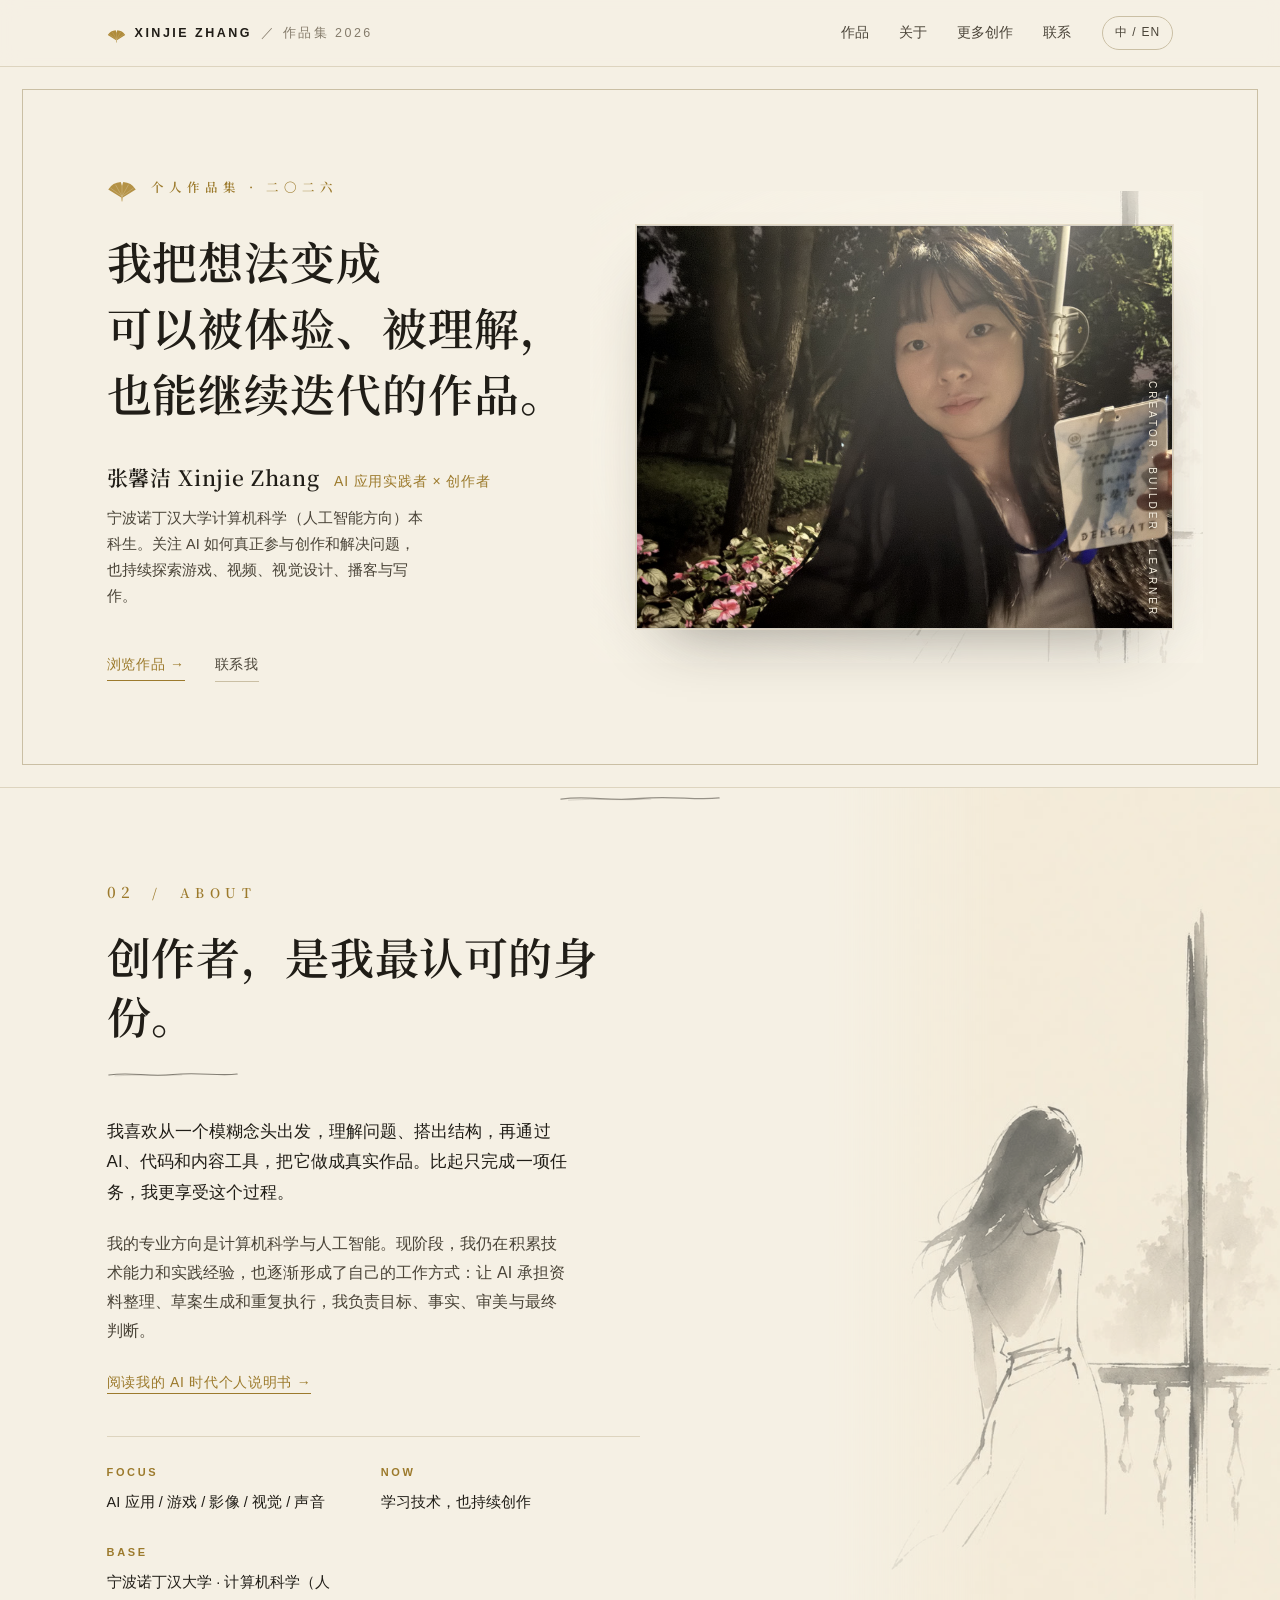
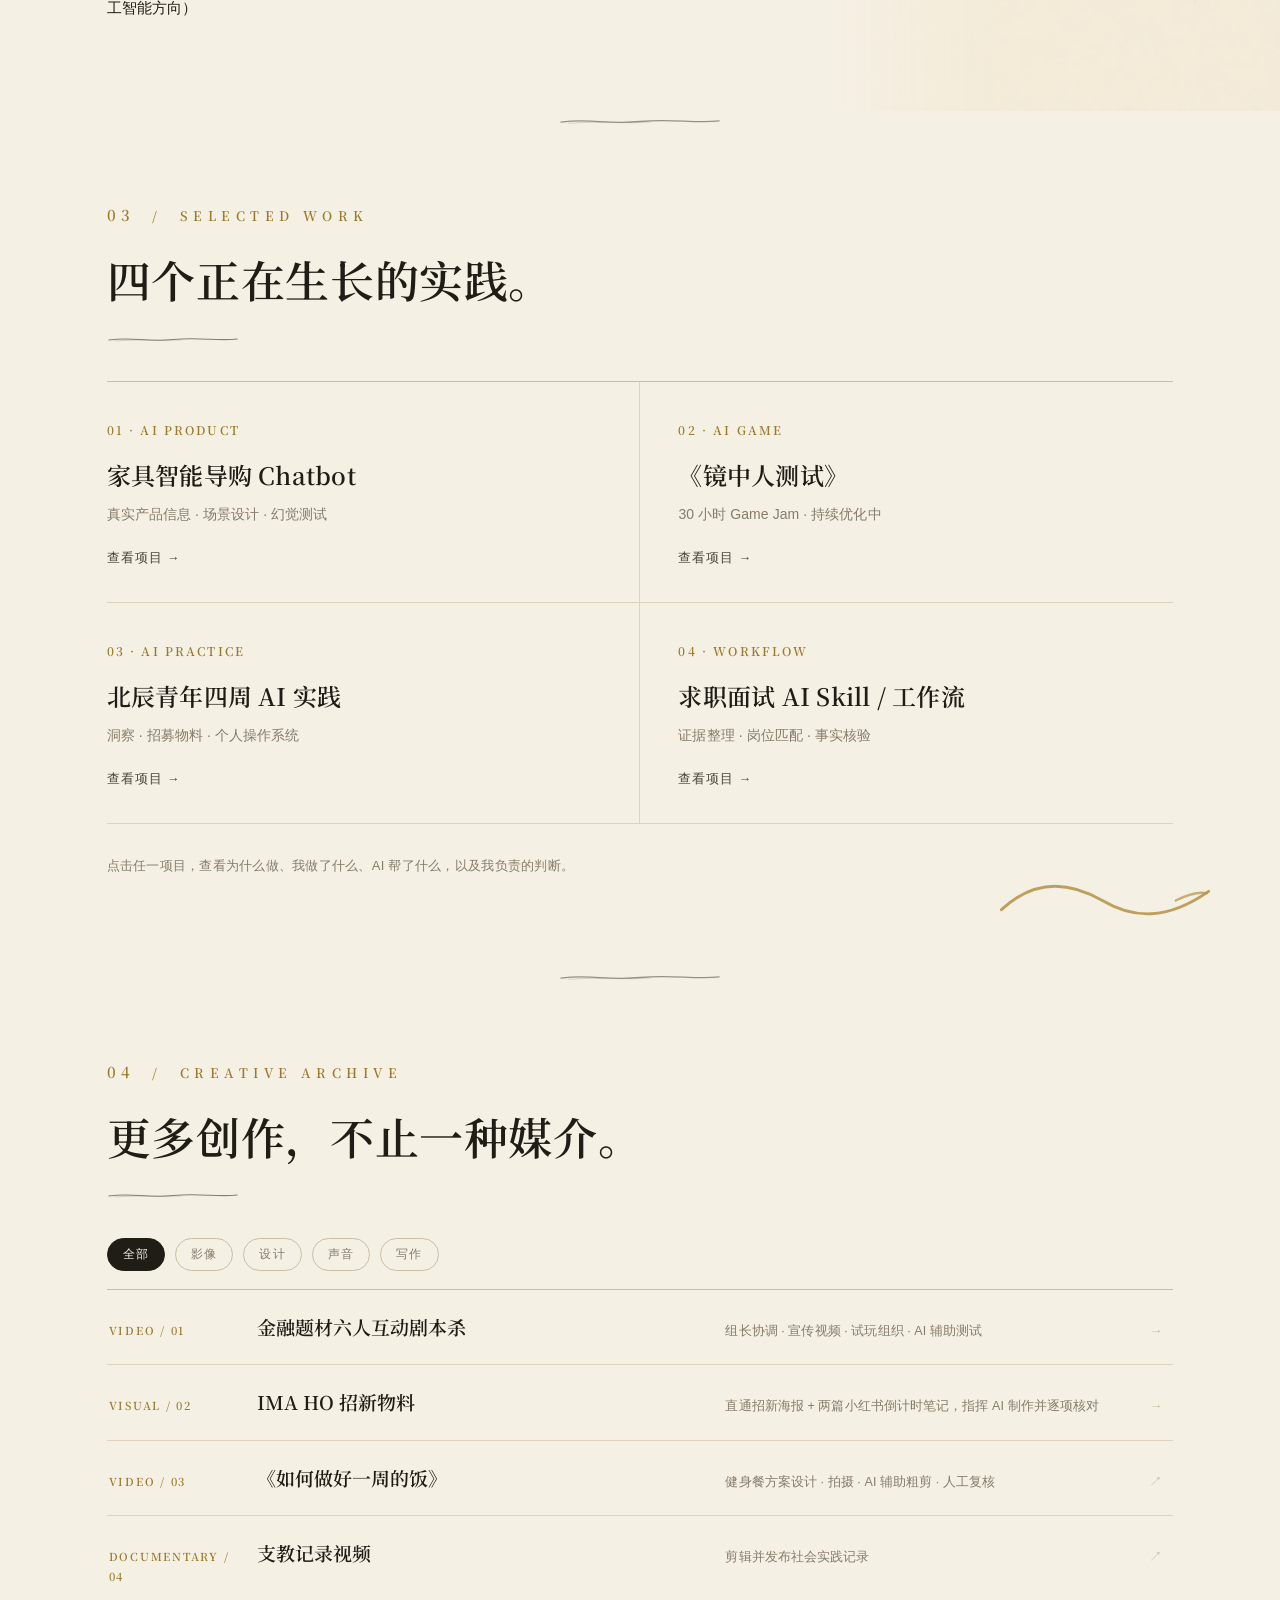
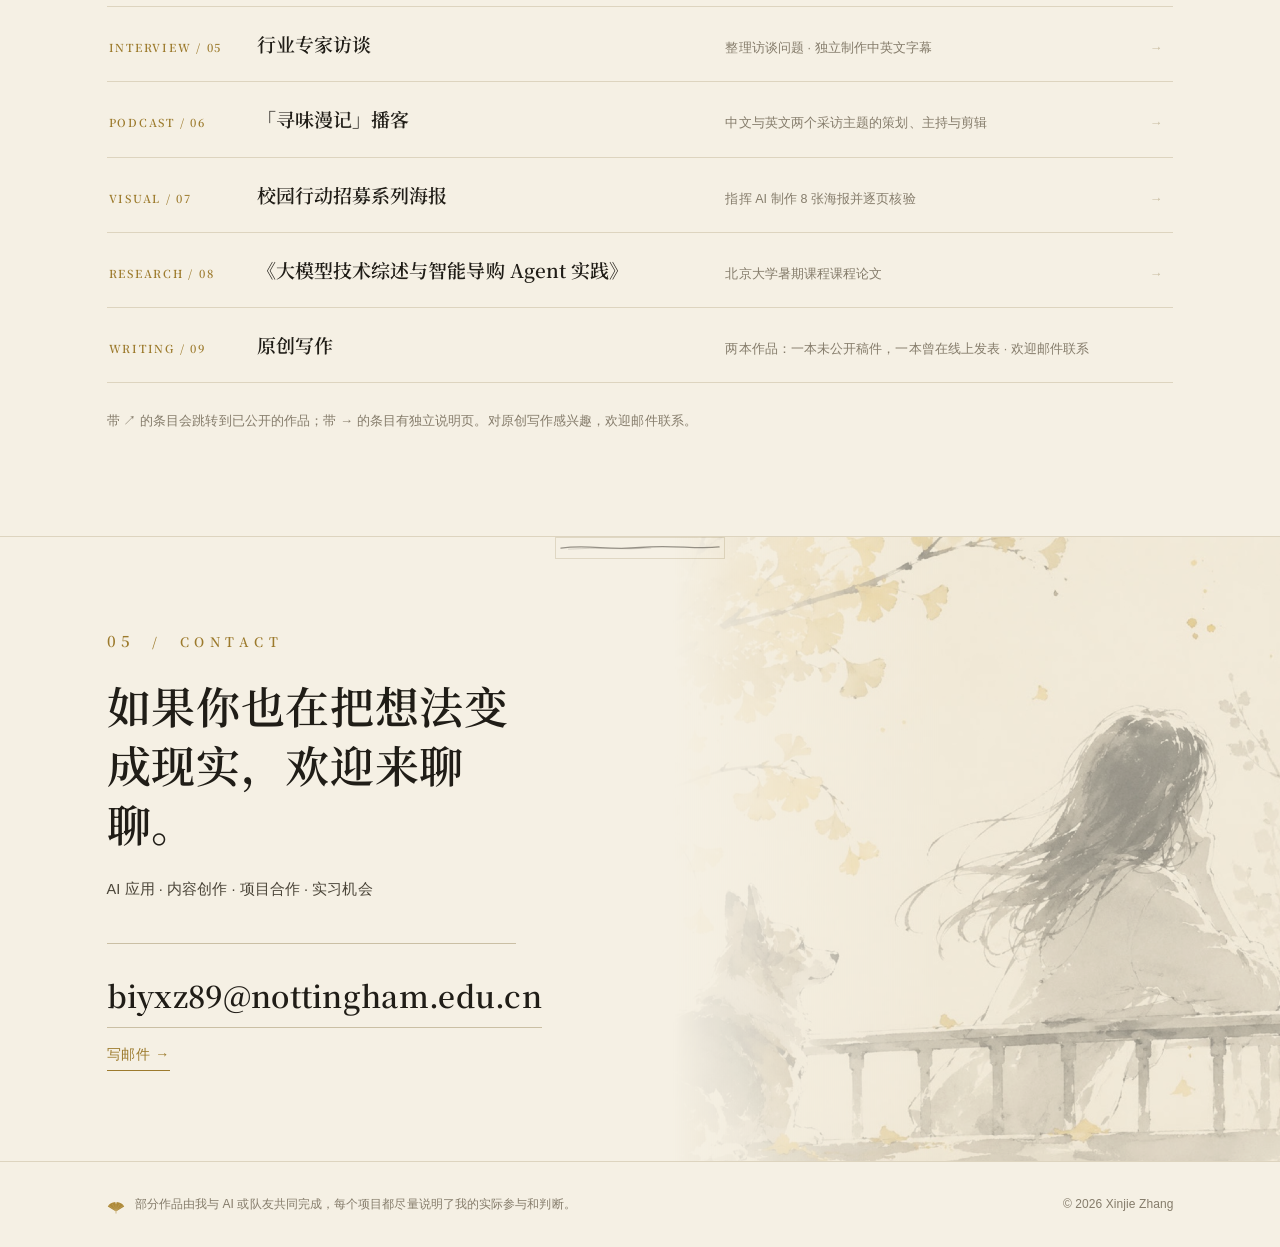
==== commit 44439665: "Add personal-guide link in About; honour ?lang= for résumé deep-links - About section links out to t" ====
--- a/index.html
+++ b/index.html
@@ -92,6 +92,11 @@
             <span class="zh">我的专业方向是计算机科学与人工智能。现阶段，我仍在积累技术能力和实践经验，也逐渐形成了自己的工作方式：让 AI 承担资料整理、草案生成和重复执行，我负责目标、事实、审美与最终判断。</span>
             <span class="en">I study Computer Science with Artificial Intelligence. I am still building technical depth and practical experience, while developing a clear way of working: AI supports research, drafting, and repetitive execution; I remain responsible for the goal, facts, creative direction, and final decisions.</span>
           </p>
+          <p>
+            <a class="link-arrow" href="https://lcnx9svabzzo.feishu.cn/wiki/IhE8wQypQiJHKnkeKPkcx9dRnuh" target="_blank" rel="noopener">
+              <span class="zh">阅读我的 AI 时代个人说明书 →</span><span class="en">Read my AI-era personal guide →</span>
+            </a>
+          </p>
         </div>
         <div class="about-meta">
           <div>
